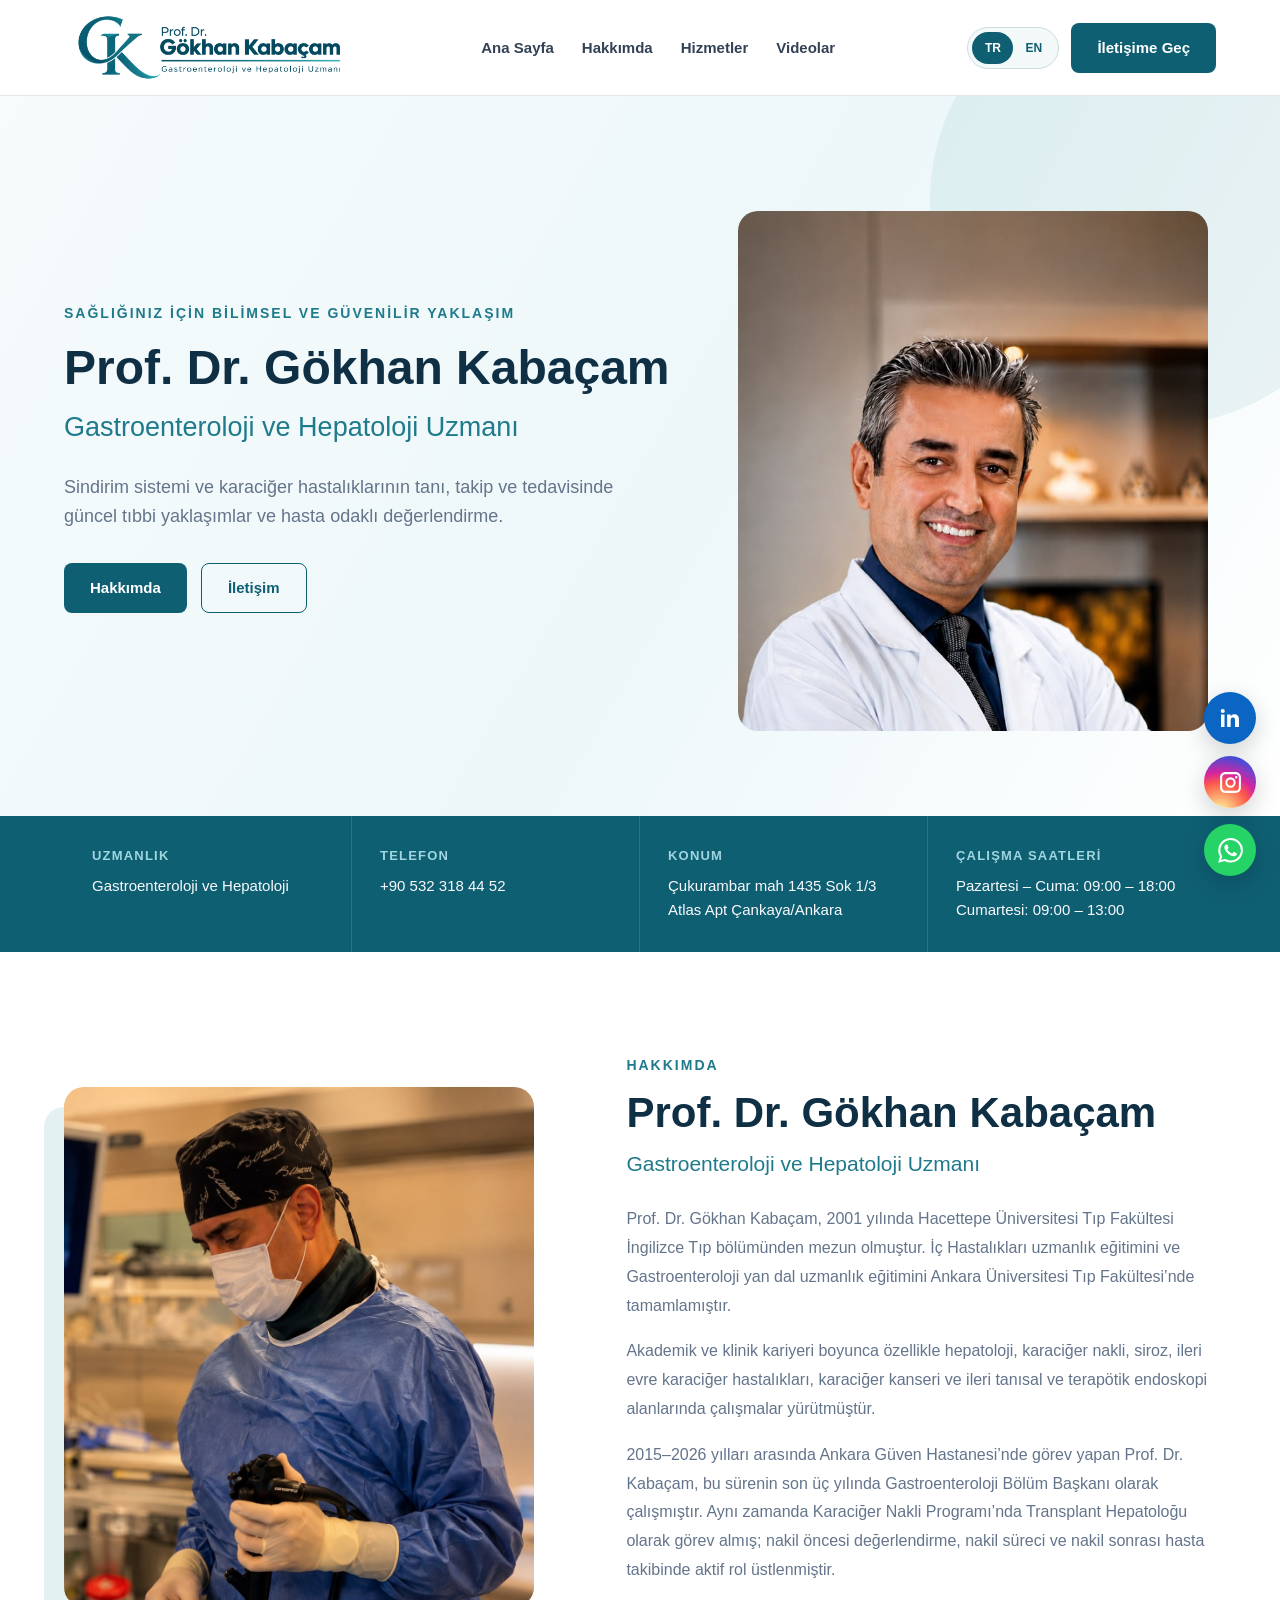
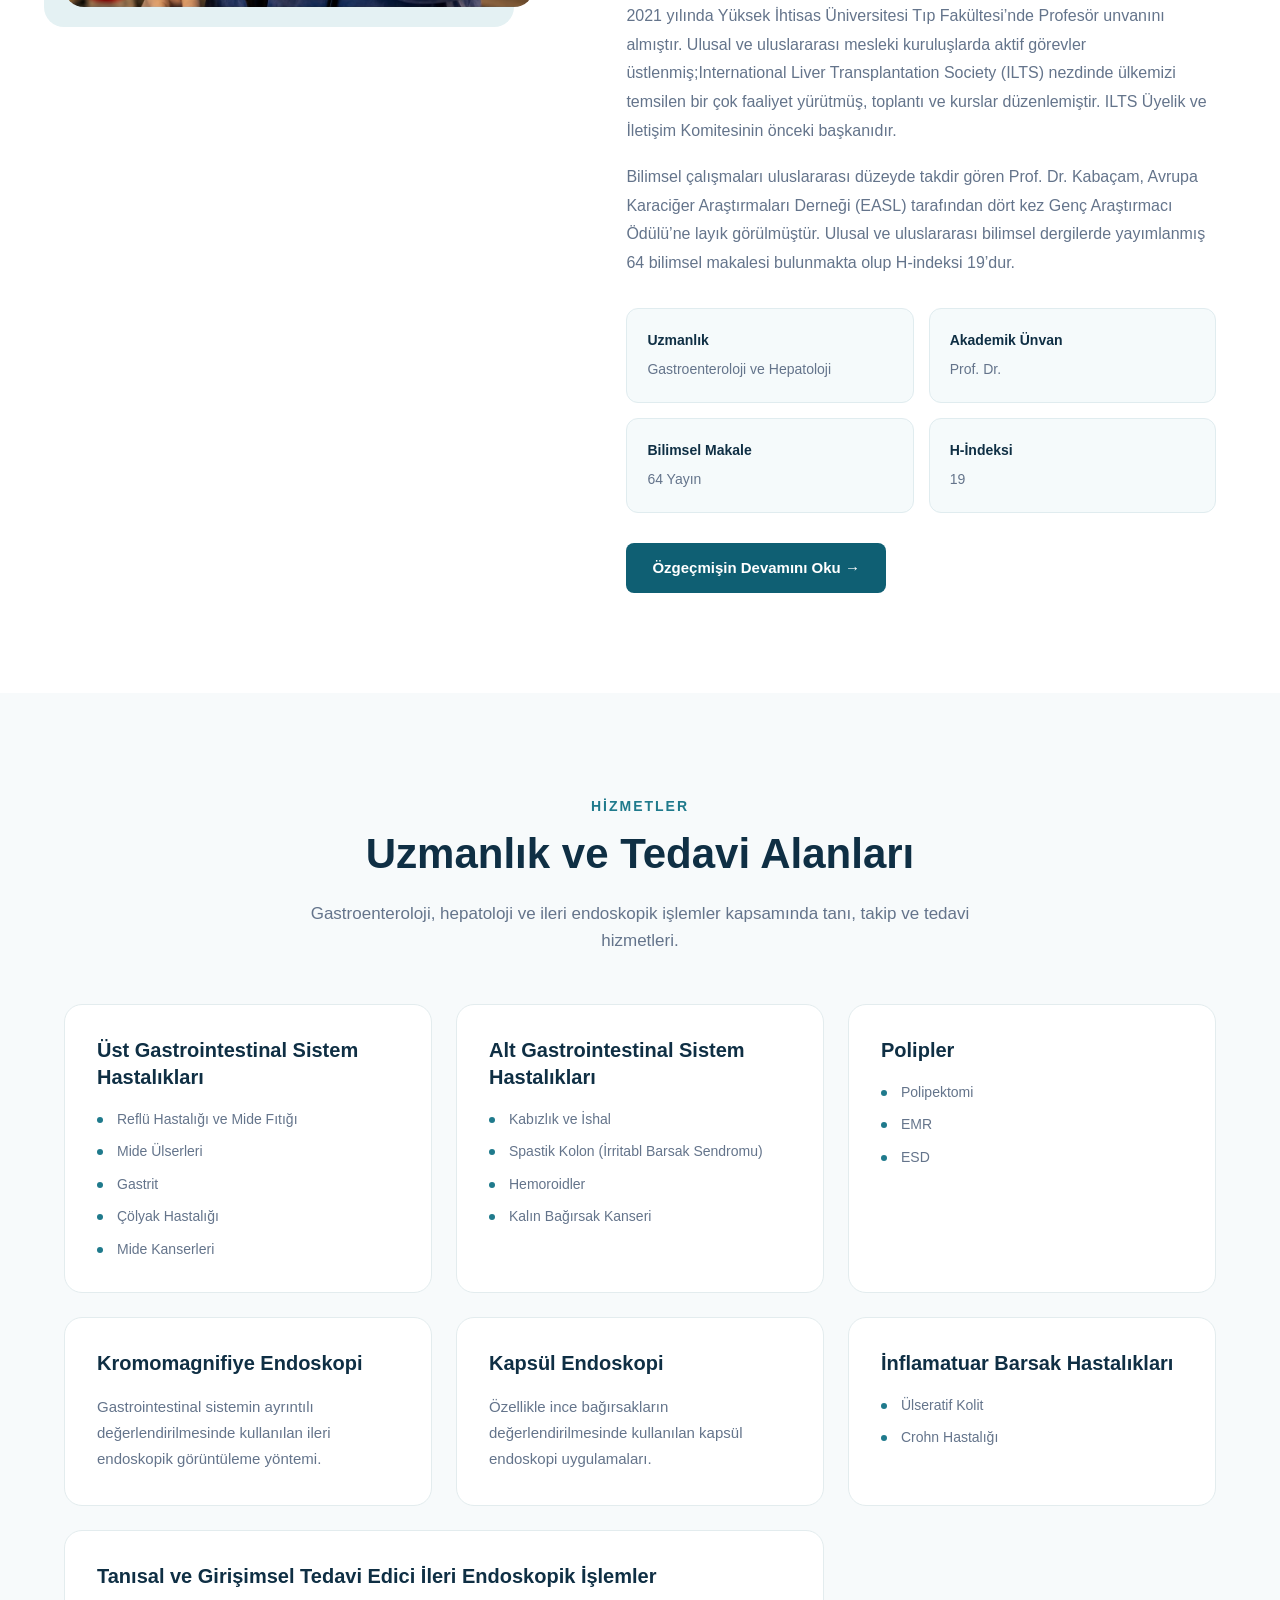
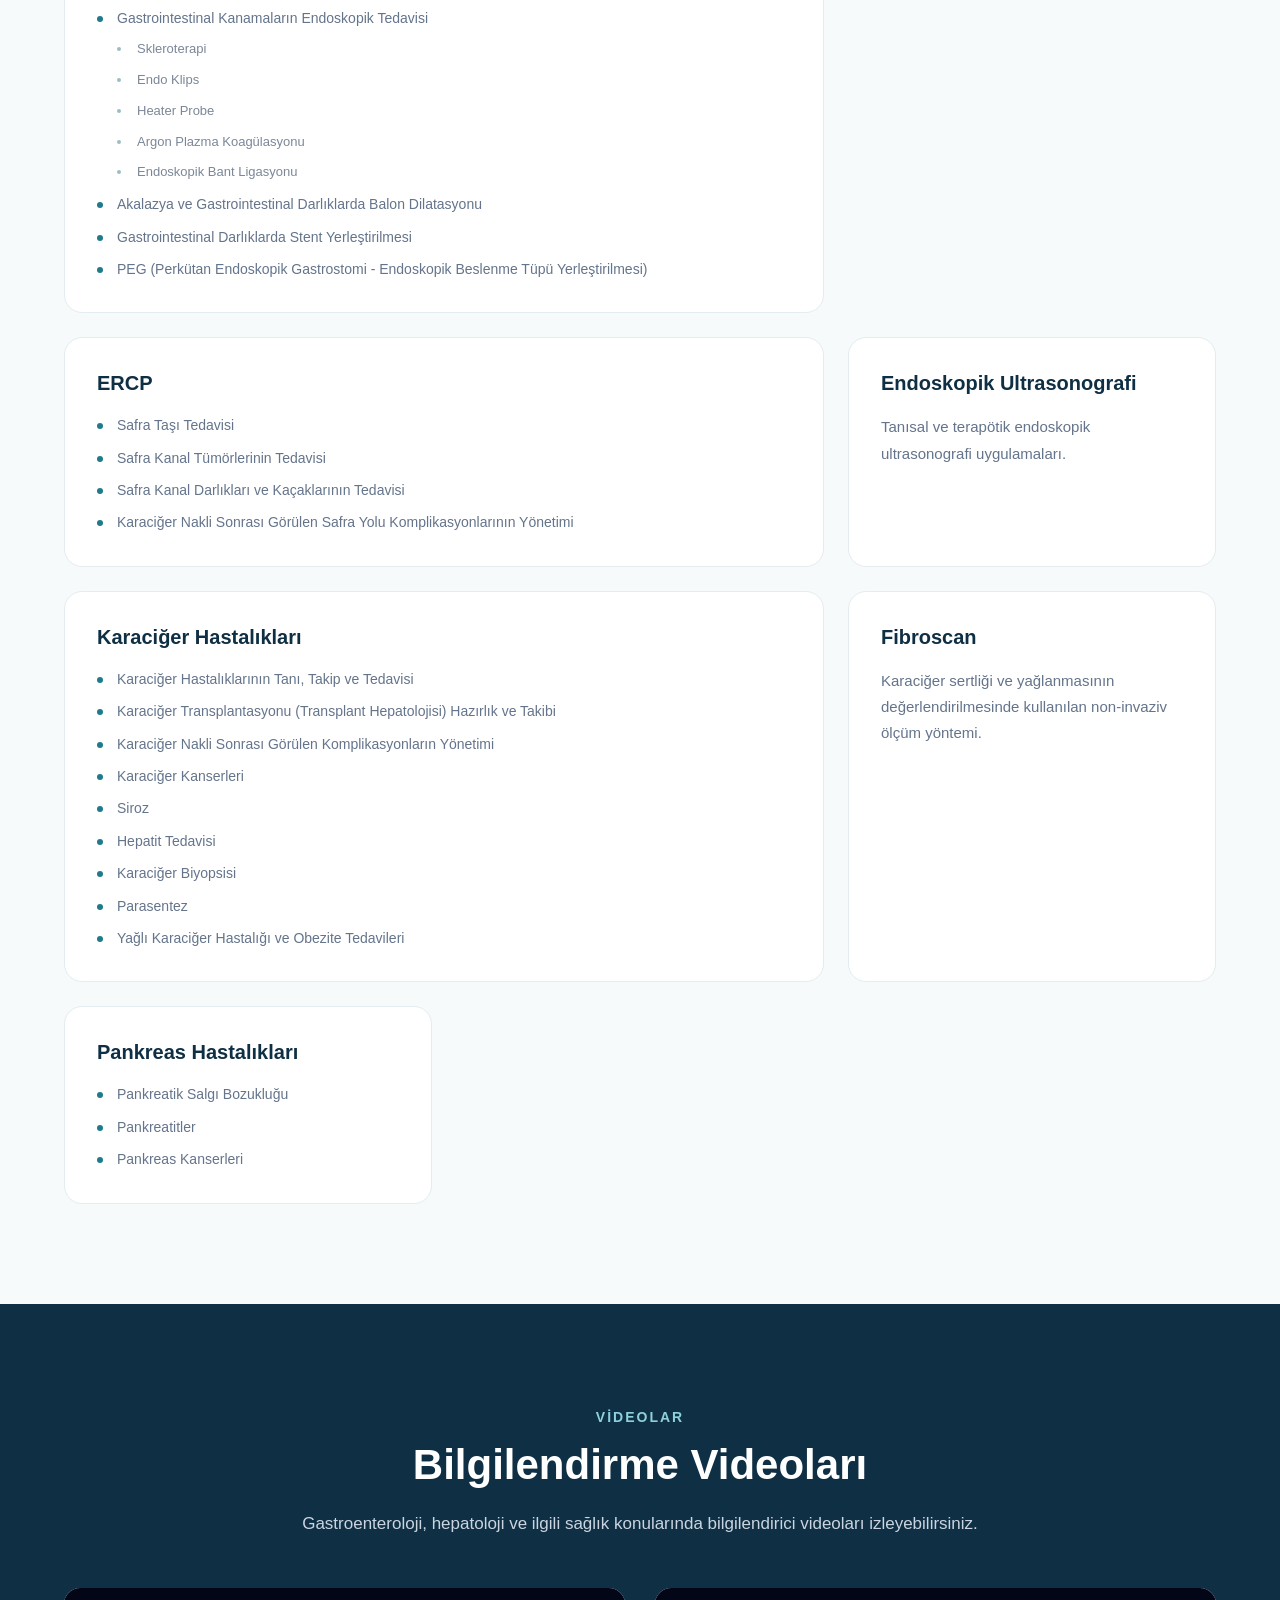
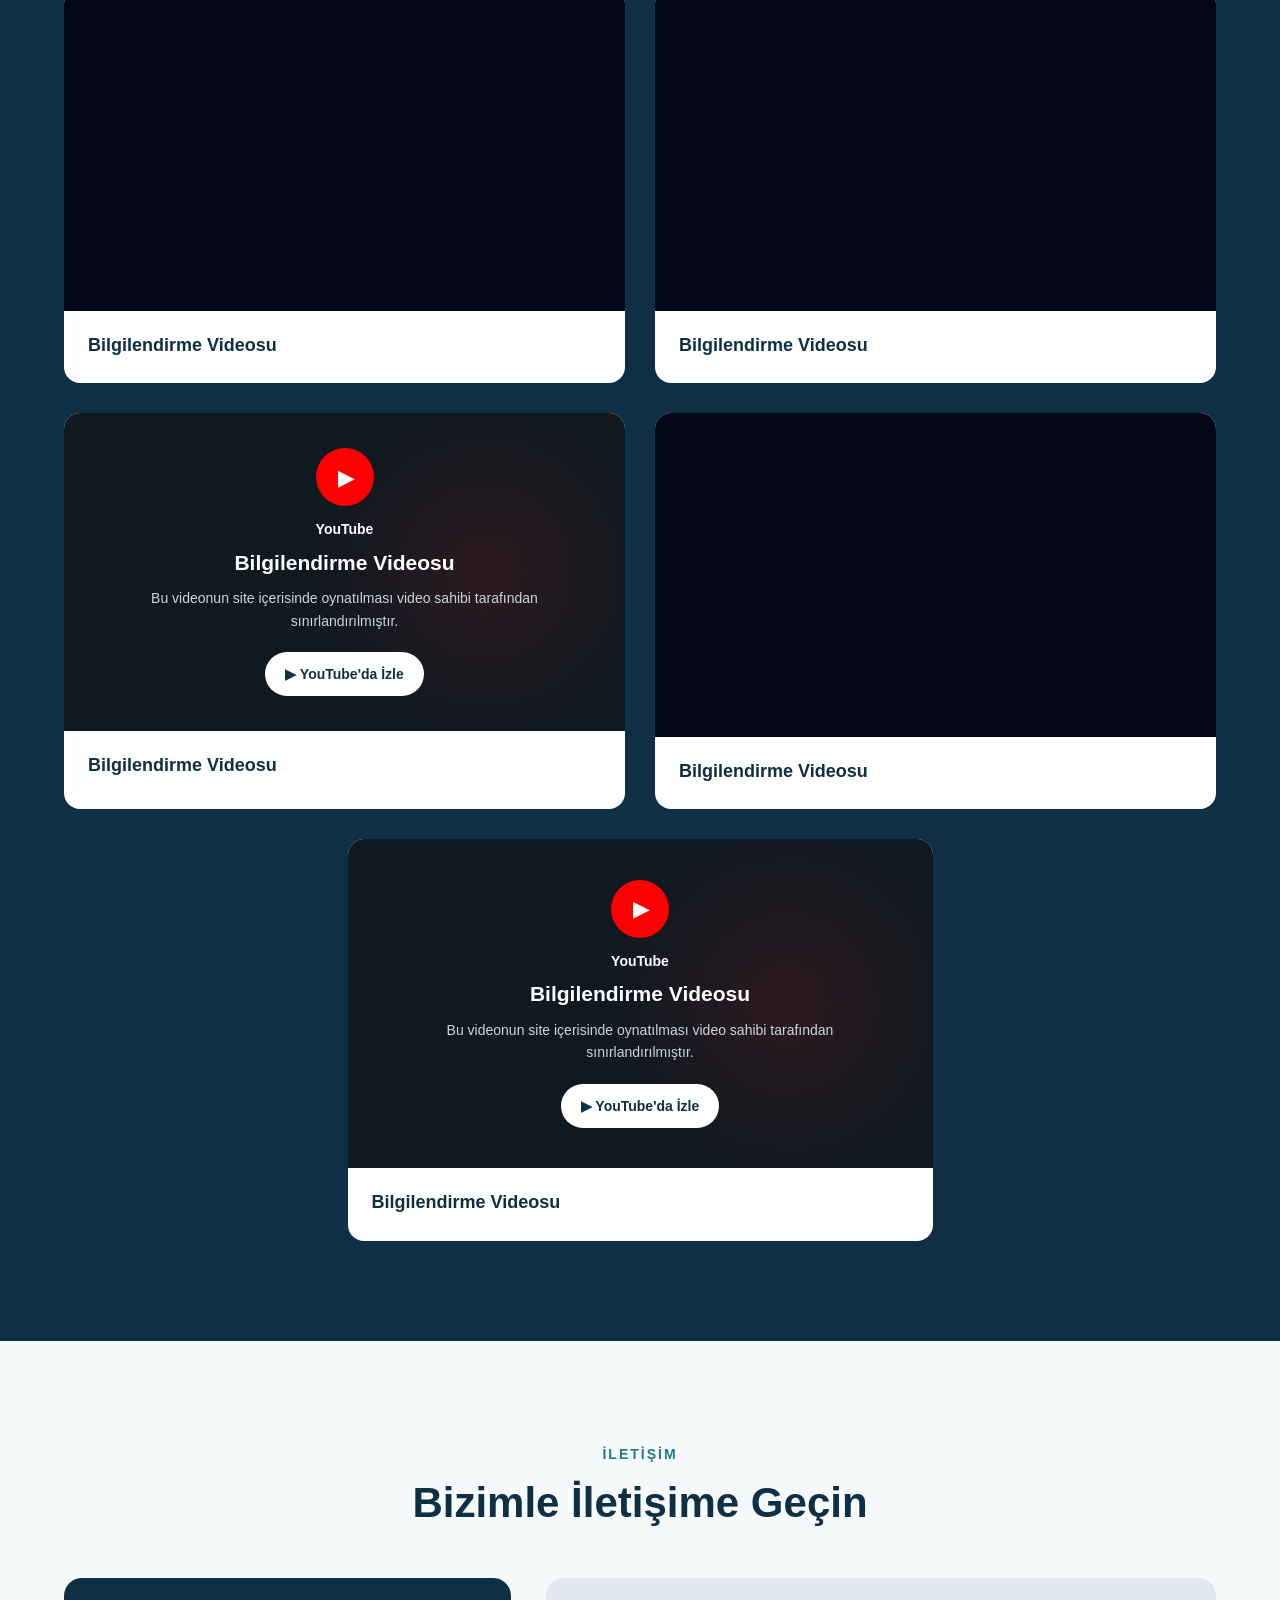
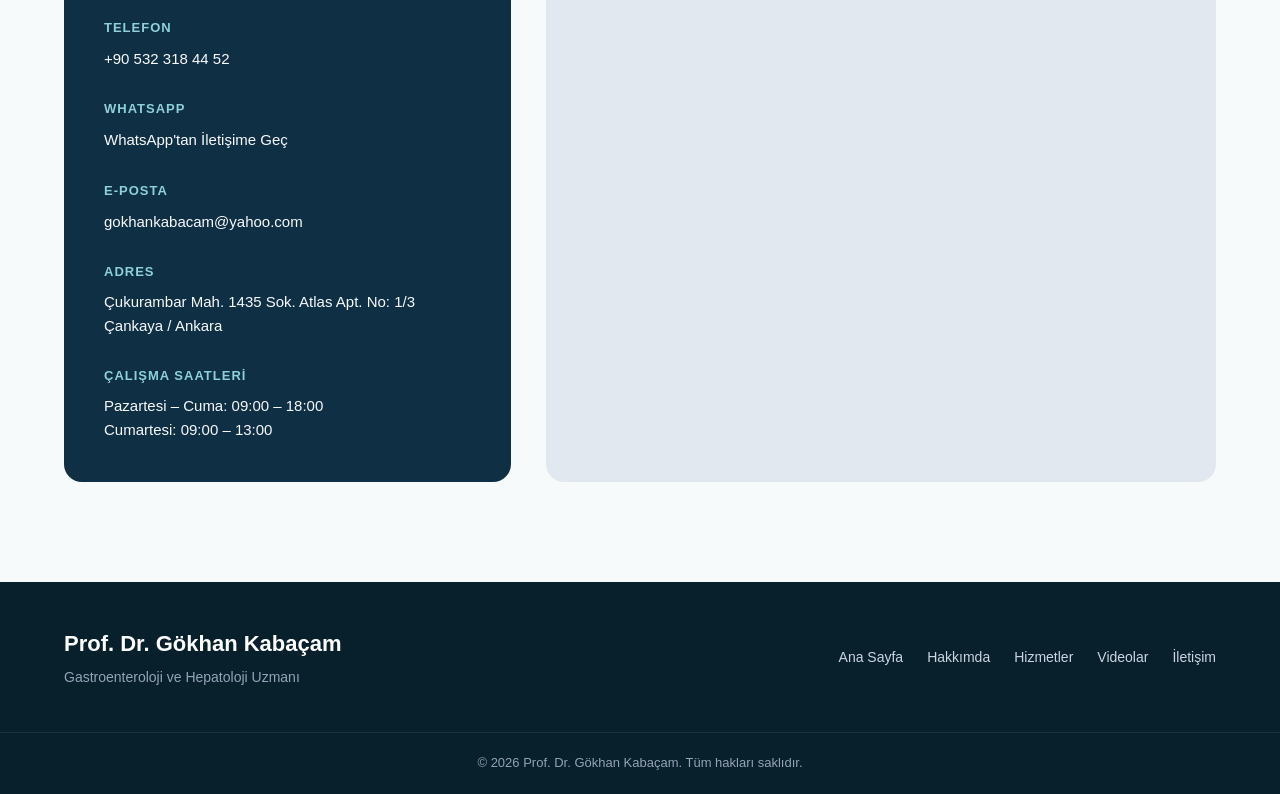
==== index.html @ c4853027 "Add files via upload" ====
<!DOCTYPE html>

<html lang="tr">
<head>
<meta charset="utf-8"/>
<meta content="width=device-width, initial-scale=1.0" name="viewport"/>
<meta content="Prof. Dr. Gökhan Kabaçam; gastroenteroloji, hepatoloji, karaciğer nakli, siroz, karaciğer kanseri ve ileri endoskopi alanlarında hizmet vermektedir. ERCP, Endosonografi, ESD, EMR, Fibroscan, kolonoskopi ve karaciğer biyopsisi hakkında bilgi alın." name="description"/>
<title>Prof. Dr. Gökhan Kabaçam | Gastroenteroloji, Hepatoloji ve İleri Endoskopi </title>
<link href="css/style.css" rel="stylesheet"/>
<link href="css/responsive.css" rel="stylesheet"/>
</head>
<body>
<!-- HEADER / NAVBAR -->
<header class="header">
<div class="container navbar">
<a class="logo" href="#home">
<img alt="Prof. Dr. Gökhan Kabaçam" src="images/logo.png"/>
</a>
<nav class="nav-menu" id="navMenu">
<a href="#home">Ana Sayfa</a>
<a href="#about">Hakkımda</a>
<a href="#services">Hizmetler</a>
<a href="#videos">Videolar</a>

</nav>

<div class="navbar-actions"><button aria-label="Dili değiştir" aria-pressed="false" class="language-switch" id="languageSwitch" type="button"><span aria-hidden="true" class="language-switch-slider"></span><span class="language-label language-tr">TR</span><span class="language-label language-en">EN</span></button><a class="nav-contact-button" href="#contact">
                İletişime Geç
            </a></div><button class="mobile-menu-button" id="mobileMenuButton">
                ☰
            </button>
</div>
</header>
<main>
<!-- HERO -->
<section class="hero" id="home">
<div class="container hero-wrapper">
<div class="hero-content">
<span class="hero-small-title">
                  SAĞLIĞINIZ İÇİN BİLİMSEL VE GÜVENİLİR YAKLAŞIM
                    </span>
<h1>
                                 Prof. Dr. Gökhan Kabaçam
                            </h1>
<h2>
                                 Gastroenteroloji ve Hepatoloji Uzmanı
                            </h2>
<p>
                                 Sindirim sistemi ve karaciğer hastalıklarının tanı,
                                takip ve tedavisinde güncel tıbbi yaklaşımlar ve
                                  hasta odaklı değerlendirme.
                            </p>
<div class="hero-buttons">
<a class="primary-button" href="#about">
                            Hakkımda
                        </a>
<a class="secondary-button" href="#contact">
                            İletişim
                        </a>
</div>
</div>
<div class="hero-image">
<img alt="Prof. Dr. Gökhan Kabaçam" src="images/doctor.jpg"/>
</div>
</div>
</section>
<!-- KISA BİLGİLER -->
<section class="quick-info">
<div class="container quick-info-wrapper">
<div class="info-item">
<h3>Uzmanlık</h3>
<p>Gastroenteroloji ve Hepatoloji</p>
</div>
<div class="info-item">
<h3>Telefon</h3>
<p>+90 532 318 44 52</p>
</div>
<div class="info-item">
<h3>Konum</h3>
<p>Çukurambar mah 1435 Sok 1/3 Atlas Apt Çankaya/Ankara</p>
</div>
<div class="info-item">
<h3>Çalışma Saatleri</h3>
<p>Pazartesi – Cuma: 09:00 – 18:00
Cumartesi: 09:00 – 13:00</p>
</div>
</div>
</section>
<!-- HAKKIMDA -->
<!-- HAKKIMDA -->
<section class="about section" id="about">
<div class="container about-wrapper">
<div class="about-image">
<img alt="Prof. Dr. Gökhan Kabaçam" src="images/doctor-about.jpg"/>
</div>
<div class="about-content">
<span class="section-small-title">
                Hakkımda
            </span>
<h2>
                Prof. Dr. Gökhan Kabaçam
            </h2>
<h3 class="about-specialty">
                Gastroenteroloji ve Hepatoloji Uzmanı
            </h3>
<p>
    Prof. Dr. Gökhan Kabaçam, 2001 yılında Hacettepe Üniversitesi
    Tıp Fakültesi İngilizce Tıp bölümünden mezun olmuştur. İç Hastalıkları uzmanlık
    eğitimini ve Gastroenteroloji yan dal uzmanlık eğitimini
    Ankara Üniversitesi Tıp Fakültesi’nde tamamlamıştır.
</p>
<p>
    Akademik ve klinik kariyeri boyunca özellikle hepatoloji,
    karaciğer nakli, siroz, ileri evre karaciğer hastalıkları,
    karaciğer kanseri ve ileri tanısal ve terapötik endoskopi
    alanlarında çalışmalar yürütmüştür.
</p>
<p>
    2015–2026 yılları arasında Ankara Güven Hastanesi’nde görev
    yapan Prof. Dr. Kabaçam, bu sürenin son üç yılında
    Gastroenteroloji Bölüm Başkanı olarak çalışmıştır. Aynı zamanda
    Karaciğer Nakli Programı’nda Transplant Hepatoloğu olarak görev
    almış; nakil öncesi değerlendirme, nakil süreci ve nakil sonrası
    hasta takibinde aktif rol üstlenmiştir.
</p>
<p>
    2021 yılında Yüksek İhtisas Üniversitesi Tıp Fakültesi’nde
    Profesör unvanını almıştır. Ulusal ve uluslararası mesleki
    kuruluşlarda aktif görevler üstlenmiş;International Liver Transplantation Society (ILTS) nezdinde ülkemizi temsilen bir çok faaliyet yürütmüş, toplantı ve kurslar düzenlemiştir. ILTS Üyelik ve İletişim Komitesinin önceki başkanıdır.
</p>
<p>
    Bilimsel çalışmaları uluslararası düzeyde takdir gören
    Prof. Dr. Kabaçam, Avrupa Karaciğer Araştırmaları Derneği
    (EASL) tarafından dört kez Genç Araştırmacı Ödülü’ne layık
    görülmüştür. Ulusal ve uluslararası bilimsel dergilerde
    yayımlanmış 64 bilimsel makalesi bulunmakta olup H-indeksi 19’dur.
</p>
<div class="about-summary">
<div class="about-summary-item">
<strong>Uzmanlık</strong>
<span>Gastroenteroloji ve Hepatoloji</span>
</div>
<div class="about-summary-item">
<strong>Akademik Ünvan</strong>
<span>Prof. Dr.</span>
</div>
<div class="about-summary-item">
<strong>Bilimsel Makale</strong>
<span>64 Yayın</span>
</div>
<div class="about-summary-item">
<strong>H-İndeksi</strong>
<span>19</span>
</div>
</div>
<a class="primary-button" href="about.html">
    Özgeçmişin Devamını Oku →
</a>
</div></div></section>
<!-- =========================
     HİZMETLER
========================= -->
<section class="services section" id="services">
<div class="container">
<div class="section-heading">
<span class="section-small-title">
                Hizmetler
            </span>
<h2>
                Uzmanlık ve Tedavi Alanları
            </h2>
<p>
                Gastroenteroloji, hepatoloji ve ileri endoskopik işlemler
                kapsamında tanı, takip ve tedavi hizmetleri.
            </p>
</div>
<div class="services-grid">
<!-- 01 -->
<article class="service-card">
<h3>
                    Üst Gastrointestinal Sistem Hastalıkları
                </h3>
<ul class="service-list">
<li>
                        Reflü Hastalığı ve Mide Fıtığı
                    </li>
<li>
                        Mide Ülserleri
                    </li>
<li>
                        Gastrit
                    </li>
<li>
                        Çölyak Hastalığı
                    </li>
<li>
                        Mide Kanserleri
                    </li>
</ul>
</article>
<!-- 02 -->
<article class="service-card">
<h3>
                    Alt Gastrointestinal Sistem Hastalıkları
                </h3>
<ul class="service-list">
<li>
                        Kabızlık ve İshal
                    </li>
<li>
                        Spastik Kolon
                        (İrritabl Barsak Sendromu)
                    </li>
<li>
                        Hemoroidler
                    </li>
<li>
                        Kalın Bağırsak Kanseri
                    </li>
</ul>
</article>
<!-- 03 -->
<article class="service-card">
<h3>
                    Polipler
                </h3>
<ul class="service-list">
<li>
                        Polipektomi
                    </li>
<li>
                        EMR
                    </li>
<li>
                        ESD
                    </li>
</ul>
</article>
<!-- 04 -->
<article class="service-card">
<h3>
                    Kromomagnifiye Endoskopi
                </h3>
<p class="service-description">
                    Gastrointestinal sistemin ayrıntılı değerlendirilmesinde
                    kullanılan ileri endoskopik görüntüleme yöntemi.
                </p>
</article>
<!-- 05 -->
<article class="service-card">
<h3>
                    Kapsül Endoskopi
                </h3>
<p class="service-description">
                    Özellikle ince bağırsakların değerlendirilmesinde
                    kullanılan kapsül endoskopi uygulamaları.
                </p>
</article>
<!-- 06 -->
<article class="service-card">
<h3>
                    İnflamatuar Barsak Hastalıkları
                </h3>
<ul class="service-list">
<li>
                        Ülseratif Kolit
                    </li>
<li>
                        Crohn Hastalığı
                    </li>
</ul>
</article>
<!-- 07 -->
<article class="service-card service-card-wide">
<h3>
                    Tanısal ve Girişimsel Tedavi Edici
                    İleri Endoskopik İşlemler
                </h3>
<ul class="service-list">
<li>
                        Gastrointestinal Kanamaların
                        Endoskopik Tedavisi
                    </li>
<li class="service-sub-item">
                        Skleroterapi
                    </li>
<li class="service-sub-item">
                        Endo Klips
                    </li>
<li class="service-sub-item">
                        Heater Probe
                    </li>
<li class="service-sub-item">
                        Argon Plazma Koagülasyonu
                    </li>
<li class="service-sub-item">
                        Endoskopik Bant Ligasyonu
                    </li>
<li>
                        Akalazya ve Gastrointestinal Darlıklarda
                        Balon Dilatasyonu
                    </li>
<li>
                        Gastrointestinal Darlıklarda
                        Stent Yerleştirilmesi
                    </li>
<li>
                        PEG
                        (Perkütan Endoskopik Gastrostomi -
                        Endoskopik Beslenme Tüpü Yerleştirilmesi)
                    </li>
</ul>
</article>
<!-- 08 -->
<article class="service-card service-card-wide">
<h3>
                    ERCP
                </h3>
<ul class="service-list">
<li>
                        Safra Taşı Tedavisi
                    </li>
<li>
                        Safra Kanal Tümörlerinin Tedavisi
                    </li>
<li>
                        Safra Kanal Darlıkları ve
                        Kaçaklarının Tedavisi
                    </li>
<li>
                        Karaciğer Nakli Sonrası Görülen
                        Safra Yolu Komplikasyonlarının Yönetimi
                    </li>
</ul>
</article>
<!-- 09 -->
<article class="service-card">
<h3>
                    Endoskopik Ultrasonografi
                </h3>
<p class="service-description">
                    Tanısal ve terapötik endoskopik
                    ultrasonografi uygulamaları.
                </p>
</article>
<!-- 10 -->
<article class="service-card service-card-wide">
<h3>
                    Karaciğer Hastalıkları
                </h3>
<ul class="service-list">
<li>
                        Karaciğer Hastalıklarının
                        Tanı, Takip ve Tedavisi
                    </li>
<li>
                        Karaciğer Transplantasyonu
                        (Transplant Hepatolojisi)
                        Hazırlık ve Takibi
                    </li>
<li>
                        Karaciğer Nakli Sonrası Görülen
                        Komplikasyonların Yönetimi
                    </li>
<li>
                        Karaciğer Kanserleri
                    </li>
<li>
                        Siroz
                    </li>
<li>
                        Hepatit Tedavisi
                    </li>
<li>
                        Karaciğer Biyopsisi
                    </li>
<li>
                        Parasentez
                    </li>
<li>
                        Yağlı Karaciğer Hastalığı
                        ve Obezite Tedavileri
                    </li>
</ul>
</article>
<!-- 11 -->
<article class="service-card">
<h3>
                    Fibroscan
                </h3>
<p class="service-description">
                    Karaciğer sertliği ve yağlanmasının
                    değerlendirilmesinde kullanılan
                    non-invaziv ölçüm yöntemi.
                </p>
</article>
<!-- 12 -->
<article class="service-card">
<h3>
                    Pankreas Hastalıkları
                </h3>
<ul class="service-list">
<li>
                        Pankreatik Salgı Bozukluğu
                    </li>
<li>
                        Pankreatitler
                    </li>
<li>
                        Pankreas Kanserleri
                    </li>
</ul>
</article>
</div>
</div>
</section>

<!-- KLİNİK -->

<!-- =========================
     VİDEOLAR
========================= -->
<section class="videos section" id="videos">
<div class="container">
<div class="section-heading">
<span class="section-small-title">
                Videolar
            </span>
<h2>
                Bilgilendirme Videoları
            </h2>
<p>
                Gastroenteroloji, hepatoloji ve ilgili sağlık konularında
                bilgilendirici videoları izleyebilirsiniz.
            </p>
</div>
<div class="videos-grid">
<!-- VIDEO 1 - SİTE İÇİNDE OYNUYOR -->
<article class="video-card">
<div class="video-wrapper">
<iframe allow="accelerometer; autoplay; clipboard-write; encrypted-media; gyroscope; picture-in-picture; web-share" allowfullscreen="" loading="lazy" referrerpolicy="strict-origin-when-cross-origin" src="https://www.youtube.com/embed/Z7I0paHWc9M" title="Bilgilendirme Videosu 1">
</iframe>
</div>
<h3>
                    Bilgilendirme Videosu
                </h3>
</article>
<!-- VIDEO 2 - SİTE İÇİNDE OYNUYOR -->
<article class="video-card">
<div class="video-wrapper">
<iframe allow="accelerometer; autoplay; clipboard-write; encrypted-media; gyroscope; picture-in-picture; web-share" allowfullscreen="" loading="lazy" referrerpolicy="strict-origin-when-cross-origin" src="https://www.youtube.com/embed/Ah2cKz8bl5M" title="Bilgilendirme Videosu 2">
</iframe>
</div>
<h3>
                    Bilgilendirme Videosu
                </h3>
</article>
<!-- VIDEO 3 - EMBED KAPALI -->
<article class="video-card">
<div class="video-external-card">
<div class="video-external-icon">
                        ▶
                    </div>
<span class="video-external-label">
                        YouTube
                    </span>
<h3>
                        Bilgilendirme Videosu
                    </h3>
<p>
                        Bu videonun site içerisinde oynatılması
                        video sahibi tarafından sınırlandırılmıştır.
                    </p>
<a class="video-youtube-button" href="https://youtu.be/-DAQrNzc30g" rel="noopener noreferrer" target="_blank">
                        ▶ YouTube'da İzle
                    </a>
</div>
<h3 class="video-card-title">
                    Bilgilendirme Videosu
                </h3>
</article>
<!-- VIDEO 4 - SİTE İÇİNDE OYNUYOR -->
<article class="video-card">
<div class="video-wrapper">
<iframe allow="accelerometer; autoplay; clipboard-write; encrypted-media; gyroscope; picture-in-picture; web-share" allowfullscreen="" loading="lazy" referrerpolicy="strict-origin-when-cross-origin" src="https://www.youtube.com/embed/IPCVziuyAxE" title="Bilgilendirme Videosu 4">
</iframe>
</div>
<h3>
                    Bilgilendirme Videosu
                </h3>
</article>
<!-- VIDEO 5 - EMBED KAPALI -->
<article class="video-card">
<div class="video-external-card">
<div class="video-external-icon">
                        ▶
                    </div>
<span class="video-external-label">
                        YouTube
                    </span>
<h3>
                        Bilgilendirme Videosu
                    </h3>
<p>
                        Bu videonun site içerisinde oynatılması
                        video sahibi tarafından sınırlandırılmıştır.
                    </p>
<a class="video-youtube-button" href="https://youtu.be/R8i_RCQdVRA" rel="noopener noreferrer" target="_blank">
                        ▶ YouTube'da İzle
                    </a>
</div>
<h3 class="video-card-title">
                    Bilgilendirme Videosu
                </h3>
</article>
</div>
</div>
</section>

<!-- İLETİŞİM -->
<section class="contact section" id="contact">
<div class="container">
<div class="section-heading">
<span class="section-small-title">
                        İletişim
                    </span>
<h2>
                        Bizimle İletişime Geçin
                    </h2>
</div>
<div class="contact-wrapper">
<div class="contact-info">
<div class="contact-item">
<h3>Telefon</h3>
<a href="tel:+905323184452">+90 532 318 44 52</a>
</div>
<div class="contact-item">
<h3>WhatsApp</h3>
<a href="https://wa.me/905323184452" target="_blank">
                                WhatsApp'tan İletişime Geç
                            </a>
</div>
<div class="contact-item">
<h3>E-Posta</h3>
<a href="mailto:gokhankabacam@yahoo.com">gokhankabacam@yahoo.com</a>
</div>
<div class="contact-item">
<h3>Adres</h3>
<p>Çukurambar Mah. 1435 Sok. Atlas Apt. No: 1/3 Çankaya / Ankara</p>
</div>
<div class="contact-item">
<h3>Çalışma Saatleri</h3>
<p>
                                Pazartesi – Cuma: 09:00 – 18:00<br>
Cumartesi: 09:00 – 13:00
                            </p>
</div>
</div>
<div class="contact-map">
<iframe src="https://www.google.com/maps/embed?pb=!1m18!1m12!1m3!1d3060.712622062172!2d32.805715899999996!3d39.903065999999995!2m3!1f0!2f0!3f0!3m2!1i1024!2i768!4f13.1!3m3!1m2!1s0x14d349cbf86bff85%3A0x5d261319b64fec1d!2sAtlas%20Apartman%C4%B1!5e0!3m2!1str!2str!4v1787495798401!5m2!1str!2str" width="600" height="450" style="border:0;" allowfullscreen="" loading="lazy" referrerpolicy="strict-origin-when-cross-origin"></iframe>

</div>
</div>
</div>
</section>
</main>
<!-- INSTAGRAM -->
<a aria-label="Instagram" class="instagram-floating-button" href="https://www.instagram.com/drgokhankabacam/" rel="noopener noreferrer" target="_blank">
<svg aria-hidden="true" viewbox="0 0 24 24">
<path d="M7 2C4.24 2 2 4.24 2 7v10c0 2.76 2.24 5 5 5h10c2.76 0 5-2.24 5-5V7c0-2.76-2.24-5-5-5H7zm10 2c1.66 0 3 1.34 3 3v10c0 1.66-1.34 3-3 3H7c-1.66 0-3-1.34-3-3V7c0-1.66 1.34-3 3-3h10zm-5 3a5 5 0 100 10 5 5 0 000-10zm0 2a3 3 0 110 6 3 3 0 010-6zm5.5-3.25a1.25 1.25 0 100 2.5 1.25 1.25 0 000-2.5z"></path>
</svg>
</a>
<!-- LINKEDIN -->
<a aria-label="LinkedIn" class="linkedin-floating-button" href="https://www.linkedin.com/in/gokhan-kabacam-b1a57033" rel="noopener noreferrer" target="_blank">
<svg aria-hidden="true" viewbox="0 0 24 24">
<path d="M6.5 8.5H3V21h3.5V8.5zM4.75 3A2.05 2.05 0 104.75 7.1 2.05 2.05 0 004.75 3zM21 13.8c0-3.77-2.01-5.52-4.69-5.52a4.05 4.05 0 00-3.66 2.01V8.5H9.15V21h3.5v-6.19c0-1.63.31-3.21 2.33-3.21 1.99 0 2.02 1.86 2.02 3.32V21H21v-7.2z"></path>
</svg>
</a>
<a aria-label="WhatsApp" class="whatsapp-button" href="https://wa.me/905323184452" rel="noopener noreferrer" target="_blank">
<svg aria-hidden="true" viewbox="0 0 24 24">
<path d="M20.52 3.48A11.82 11.82 0 0012.08 0C5.56 0 .25 5.3.25 11.82c0 2.08.54 4.11 1.57 5.9L.15 23.82l6.24-1.64a11.8 11.8 0 005.68 1.45h.01c6.52 0 11.83-5.3 11.83-11.82a11.76 11.76 0 00-3.39-8.33zM12.08 21.63h-.01a9.79 9.79 0 01-4.99-1.37l-.36-.21-3.7.97.99-3.61-.23-.37a9.78 9.78 0 01-1.5-5.22c0-5.42 4.41-9.82 9.83-9.82a9.76 9.76 0 016.95 2.88 9.76 9.76 0 012.87 6.95c-.01 5.41-4.42 9.81-9.85 9.81zm5.39-7.35c-.3-.15-1.75-.86-2.02-.96-.27-.1-.47-.15-.67.15-.2.3-.76.96-.93 1.16-.17.2-.34.22-.64.07-.3-.15-1.25-.46-2.38-1.47-.88-.78-1.47-1.75-1.64-2.05-.17-.3-.02-.46.13-.61.13-.13.3-.34.44-.52.15-.17.2-.3.3-.49.1-.2.05-.37-.02-.52-.07-.15-.67-1.61-.91-2.2-.24-.58-.49-.5-.67-.51h-.57c-.2 0-.52.07-.79.37-.27.3-1.04 1.01-1.04 2.47 0 1.46 1.06 2.87 1.21 3.07.15.2 2.09 3.19 5.06 4.47.71.31 1.26.49 1.69.63.71.23 1.36.2 1.87.12.57-.08 1.75-.72 2-1.41.25-.69.25-1.29.17-1.41-.07-.12-.27-.2-.57-.35z"></path>
</svg>
</a>
<!-- FOOTER -->
<footer class="footer">
<div class="container footer-wrapper">
<div class="footer-brand">
<h3>Prof. Dr. Gökhan Kabaçam</h3>
<p>Gastroenteroloji ve Hepatoloji Uzmanı</p>
</div>
<div class="footer-links">
<a href="#home">Ana Sayfa</a>
<a href="#about">Hakkımda</a>
<a href="#services">Hizmetler</a>
<a href="#videos">Videolar</a>
<a href="#contact">İletişim</a>
</div>
</div>
<div class="footer-bottom">
<p>© 2026 Prof. Dr. Gökhan Kabaçam. Tüm hakları saklıdır.</p>
</div>
</footer>
<script src="js/script.js"></script>
</body>
</html>
---- css/style.css ----
/* =========================
   GENEL AYARLAR
========================= */

* {
    margin: 0;
    padding: 0;
    box-sizing: border-box;
}

:root {
    /* Sticky navbar yüksekliği. Anchor linkler bu değeri hesaba katar. */
    --header-offset: 96px;
}

html {
    scroll-behavior: smooth;
}

/* Sticky navbar, anchor hedeflerinin üstünü kapatmasın. */
section[id] {
    scroll-margin-top: var(--header-offset);
}

body {
    font-family: Arial, Helvetica, sans-serif;
    background-color: #ffffff;
    color: #1f2937;
    line-height: 1.6;
}

img {
    width: 100%;
    display: block;
}

a {
    text-decoration: none;
    color: inherit;
}

button {
    font-family: inherit;
}

.container {
    width: 90%;
    max-width: 1200px;
    margin: 0 auto;
}

.section {
    padding: 100px 0;
}


/* =========================
   ORTAK BAŞLIKLAR
========================= */

.section-heading {
    max-width: 700px;
    margin: 0 auto 50px;
    text-align: center;
}

.section-heading h2,
.about-content h2,
.clinic-content h2 {
    font-size: 42px;
    line-height: 1.2;
    color: #0f2f44;
    margin-bottom: 20px;
}

.section-heading p {
    color: #64748b;
    font-size: 17px;
}

.section-small-title {
    display: inline-block;
    color: #1f7a8c;
    font-size: 14px;
    font-weight: 700;
    letter-spacing: 2px;
    text-transform: uppercase;
    margin-bottom: 12px;
}


/* =========================
   BUTONLAR
========================= */

.primary-button,
.secondary-button,
.nav-contact-button {
    display: inline-flex;
    align-items: center;
    justify-content: center;
    min-height: 50px;
    padding: 0 26px;
    border-radius: 8px;
    font-size: 15px;
    font-weight: 700;
    transition: 0.3s ease;
}

.primary-button,
.nav-contact-button {
    background-color: #0f5f73;
    color: white;
}

.primary-button:hover,
.nav-contact-button:hover {
    background-color: #0b4857;
    transform: translateY(-2px);
}

.secondary-button {
    border: 1px solid #0f5f73;
    color: #0f5f73;
    background-color: transparent;
}

.secondary-button:hover {
    background-color: #0f5f73;
    color: white;
}


/* =========================
   HEADER / NAVBAR
========================= */

.header {
    width: 100%;
    background-color: rgba(255, 255, 255, 0.96);
    border-bottom: 1px solid #e5e7eb;
    position: sticky;
    top: 0;
    z-index: 1000;
    backdrop-filter: blur(10px);
}

.navbar {
    min-height: 90px;
    display: flex;
    align-items: center;
    justify-content: space-between;
    gap: 25px;
}


.logo {
    display: flex;
    align-items: center;
}

.logo img {
    width: auto;
    height: 95px;
    object-fit: contain;
    display: block;
}

.nav-menu {
    display: flex;
    align-items: center;
    gap: 28px;
}

.nav-menu a {
    font-size: 15px;
    font-weight: 600;
    color: #334155;
    transition: 0.25s ease;
    position: relative;
}

.nav-menu a::after {
    content: "";
    position: absolute;
    width: 0;
    height: 2px;
    left: 0;
    bottom: -7px;
    background-color: #1f7a8c;
    transition: 0.25s ease;
}

.nav-menu a:hover {
    color: #0f5f73;
}

.nav-menu a:hover::after {
    width: 100%;
}

.mobile-menu-button {
    display: none;
    border: none;
    background: none;
    font-size: 28px;
    color: #0f2f44;
    cursor: pointer;
}


/* =========================
   HERO
========================= */

.hero {
    position: relative;
    overflow: hidden;
    background:
        linear-gradient(
            120deg,
            #f6fbfc 0%,
            #edf7f9 55%,
            #ffffff 100%
        );
    padding: 70px 0 0;
}

.hero::before {
    content: "";
    position: absolute;
    width: 450px;
    height: 450px;
    border-radius: 50%;
    background-color: rgba(31, 122, 140, 0.08);
    right: -100px;
    top: -120px;
}

.hero-wrapper {
    display: grid;
    grid-template-columns: 1fr 0.8fr;
    align-items: center;
    gap: 60px;
    min-height: 650px;
}

.hero-content {
    position: relative;
    z-index: 2;
    padding-bottom: 70px;
}

.hero-small-title {
    display: inline-block;
    color: #1f7a8c;
    font-size: 14px;
    font-weight: 700;
    text-transform: uppercase;
    letter-spacing: 2px;
    margin-bottom: 18px;
}

.hero-content h1 {
    font-size: 48px;
    line-height: 1.08;
    color: #0f2f44;
    margin-bottom: 12px;
    max-width: 650px;
}

.hero-content h2 {
    color: #1f7a8c;
    font-size: 27px;
    font-weight: 500;
    margin-bottom: 24px;
}

.hero-content p {
    max-width: 620px;
    color: #64748b;
    font-size: 18px;
    margin-bottom: 32px;
}

.hero-buttons {
    display: flex;
    gap: 14px;
}

.hero-image {
    position: relative;
    z-index: 2;
    display: flex;
    align-items: center;
    justify-content: center;
    height: 100%;
    padding-bottom: 40px;
}

.hero-image img {
    width: 470px;
    height: 520px;
    object-fit: cover;
    object-position: center top;
    border-radius: 20px;
    display: block;
}


/* =========================
   KISA BİLGİLER
========================= */

.quick-info {
    background-color: #0f5f73;
    color: white;
}

.quick-info-wrapper {
    display: grid;
    grid-template-columns: repeat(4, 1fr);
}

.info-item {
    padding: 30px 28px;
    border-right: 1px solid rgba(255, 255, 255, 0.12);
}

.info-item:last-child {
    border-right: none;
}

.info-item h3 {
    color: #9fd6df;
    font-size: 13px;
    text-transform: uppercase;
    letter-spacing: 1.2px;
    margin-bottom: 7px;
}

.info-item p {
    font-size: 15px;
    color: #f8fafc;
}


/* =========================
   HAKKIMDA
========================= */

/* =========================
   HAKKIMDA
========================= */

.about {
    background-color: #ffffff;
}

.about-wrapper {
    display: grid;
    grid-template-columns: 0.9fr 1.1fr;
    gap: 80px;
    align-items: start;
}

.about-image {
    position: relative;
    max-width: 470px;
    margin-top: 35px;
}

.about-image::before {
    content: "";
    position: absolute;
    width: 100%;
    height: 100%;
    left: -20px;
    top: 20px;
    background-color: #e4f1f3;
    border-radius: 20px;
    z-index: 0;
}

.about-image img {
    position: relative;
    z-index: 1;

    width: 100%;
    height: 520px;

    object-fit: cover;
    object-position: center top;

    border-radius: 20px;
}

.about-content h2 {
    margin-bottom: 8px;
}

.about-specialty {
    color: #1f7a8c;
    font-size: 21px;
    font-weight: 500;
    margin-bottom: 25px;
}

.about-content > p {
    color: #64748b;
    font-size: 16px;
    line-height: 1.8;
    margin-bottom: 17px;
}

.about-summary {
    display: grid;
    grid-template-columns: 1fr 1fr;
    gap: 15px;

    margin-top: 30px;
    margin-bottom: 30px;
}

.about-summary-item {
    padding: 20px;

    background-color: #f5fafb;

    border: 1px solid #e0ecef;
    border-radius: 12px;
}

.about-summary-item strong {
    display: block;

    color: #0f2f44;

    font-size: 14px;

    margin-bottom: 5px;
}

.about-summary-item span {
    color: #64748b;
    font-size: 14px;
}


/* =========================
   KLİNİK
========================= */

.clinic {
    background-color: white;
}

.clinic-wrapper {
    display: grid;
    grid-template-columns: 0.9fr 1.1fr;
    gap: 70px;
    align-items: center;
}

.clinic-content p {
    color: #64748b;
    margin-bottom: 18px;
}

.clinic-content .primary-button {
    margin-top: 15px;
}

.clinic-images {
    display: grid;
    grid-template-columns: 1.2fr 0.8fr;
    gap: 18px;
    align-items: end;
}

.clinic-images img {
    object-fit: cover;
    border-radius: 16px;
}

.clinic-images img:first-child {
    height: 460px;
}

.clinic-images img:last-child {
    height: 340px;
}


/* =========================
   VİDEOLAR
========================= */

.videos {
    background-color: #0f2f44;
}

.videos .section-small-title {
    color: #8ed0dc;
}

.videos .section-heading h2 {
    color: white;
}

.videos .section-heading p {
    color: #cbd5e1;
}

.videos-grid {
    display: grid;
    grid-template-columns: repeat(2, 1fr);
    gap: 30px;
}

.videos-grid .video-card:last-child {
    grid-column: 1 / -1;
    width: 100%;
    max-width: 585px;
    justify-self: center;
}

.video-card {
    background-color: white;
    border-radius: 16px;
    overflow: hidden;
}

.video-wrapper {
    position: relative;
    width: 100%;
    aspect-ratio: 16 / 9;
    background-color: #020617;
}

.video-wrapper iframe {
    width: 100%;
    height: 100%;
    border: none;
}

.video-card h3 {
    color: #0f2f44;
    padding: 20px 24px 24px;
    font-size: 18px;
}


/* =========================
   MAKALELER
========================= */

.articles {
    background-color: #f7fafb;
}

.articles-grid {
    display: grid;
    grid-template-columns: repeat(3, 1fr);
    gap: 25px;
}

.article-card {
    background-color: white;
    border-radius: 16px;
    overflow: hidden;
    border: 1px solid #e7edef;
    transition: 0.3s ease;
}

.article-card:hover {
    transform: translateY(-6px);
    box-shadow: 0 18px 40px rgba(15, 47, 68, 0.08);
}

.article-card img {
    height: 220px;
    object-fit: cover;
}

.article-content {
    padding: 26px;
}

.article-content > span {
    display: inline-block;
    color: #1f7a8c;
    font-size: 12px;
    font-weight: 700;
    text-transform: uppercase;
    letter-spacing: 1px;
    margin-bottom: 10px;
}

.article-content h3 {
    color: #0f2f44;
    font-size: 20px;
    margin-bottom: 12px;
}

.article-content p {
    color: #64748b;
    font-size: 15px;
    margin-bottom: 18px;
}

.article-content a {
    color: #0f5f73;
    font-weight: 700;
    font-size: 14px;
}


/* =========================
   SSS
========================= */

.faq {
    background-color: white;
}

.faq-list {
    max-width: 850px;
    margin: 0 auto;
}

.faq-item {
    border-bottom: 1px solid #e2e8f0;
}

.faq-question {
    width: 100%;
    border: none;
    background: transparent;
    padding: 24px 0;
    text-align: left;
    font-size: 17px;
    font-weight: 700;
    color: #0f2f44;
    display: flex;
    align-items: center;
    justify-content: space-between;
    cursor: pointer;
}

.faq-question span {
    font-size: 24px;
    color: #1f7a8c;
}

.faq-answer {
    display: none;
    padding: 0 0 24px;
}

.faq-answer p {
    color: #64748b;
}


/* =========================
   İLETİŞİM
========================= */

.contact {
    background-color: #f7fafb;
}

.contact-wrapper {
    display: grid;
    grid-template-columns: 0.8fr 1.2fr;
    gap: 35px;
    align-items: stretch;
}

.contact-info {
    background-color: #0f2f44;
    border-radius: 18px;
    padding: 40px;
    color: white;
}

.contact-item {
    margin-bottom: 28px;
}

.contact-item:last-child {
    margin-bottom: 0;
}

.contact-item h3 {
    color: #8ed0dc;
    font-size: 13px;
    text-transform: uppercase;
    letter-spacing: 1px;
    margin-bottom: 7px;
}

.contact-item a,
.contact-item p {
    color: #f8fafc;
    font-size: 15px;
}

.contact-map {
    border-radius: 18px;
    overflow: hidden;
    min-height: 450px;
    background-color: #e2e8f0;
}

.contact-map iframe {
    display: block;
}


/* =========================
   WHATSAPP
========================= */

.whatsapp-button {
    position: fixed;

    right: 24px;
    bottom: 24px;

    z-index: 999;

    width: 52px;
    height: 52px;

    display: flex;
    align-items: center;
    justify-content: center;

    border-radius: 50%;

    background-color: #25d366;
    color: #ffffff;

    box-shadow: 0 8px 25px rgba(0, 0, 0, 0.18);

    transition: 0.3s ease;
}

.whatsapp-button svg {
    width: 25px;
    height: 25px;

    fill: currentColor;
}

.whatsapp-button:hover {
    transform: translateY(-4px);
}


/* =========================
   FOOTER
========================= */

.footer {
    background-color: #081f2c;
    color: white;
}

.footer-wrapper {
    min-height: 150px;
    display: flex;
    align-items: center;
    justify-content: space-between;
    gap: 30px;
}

.footer-brand h3 {
    font-size: 22px;
    margin-bottom: 5px;
}

.footer-brand p {
    color: #94a3b8;
    font-size: 14px;
}

.footer-links {
    display: flex;
    flex-wrap: wrap;
    gap: 24px;
}

.footer-links a {
    color: #cbd5e1;
    font-size: 14px;
    transition: 0.2s ease;
}

.footer-links a:hover {
    color: white;
}

.footer-bottom {
    border-top: 1px solid rgba(255, 255, 255, 0.08);
    text-align: center;
    padding: 20px;
}

.footer-bottom p {
    color: #94a3b8;
    font-size: 13px;
}


/* =========================
   SEÇİM RENGİ
========================= */

::selection {
    background-color: #0f5f73;
    color: white;
}
/* =========================
   HİZMETLER
========================= */

/* =====================================================
   HİZMETLER
===================================================== */

.services {
    background-color: #f7fafb;
}


/* KART GRID */

.services-grid {
    display: grid;

    grid-template-columns:
        repeat(3, minmax(0, 1fr));

    gap: 24px;

    align-items: stretch;
}


/* KART */

.service-card {
    display: flex;
    flex-direction: column;

    padding: 32px;

    background-color: #ffffff;

    border: 1px solid #e3ecee;
    border-radius: 18px;

    transition:
        transform 0.3s ease,
        box-shadow 0.3s ease,
        border-color 0.3s ease;
}


.service-card:hover {
    transform: translateY(-6px);

    border-color: #bddde3;

    box-shadow:
        0 18px 45px rgba(15, 47, 68, 0.08);
}


/* BÜYÜK KART */

.service-card-wide {
    grid-column: span 2;
}


/* NUMARA */

.service-icon {
    width: 50px;
    height: 50px;

    display: flex;
    align-items: center;
    justify-content: center;

    flex-shrink: 0;

    margin-bottom: 20px;

    border-radius: 12px;

    background-color: #e3f1f3;

    color: #0f5f73;

    font-size: 13px;
    font-weight: 800;
}


/* BAŞLIK */

.service-card h3 {
    color: #0f2f44;

    font-size: 20px;
    line-height: 1.35;

    margin-bottom: 17px;
}


/* AÇIKLAMA */

.service-description {
    color: #64748b;

    font-size: 15px;
    line-height: 1.75;

    margin: 0;
}


/* HİZMET LİSTESİ */

.service-list {
    list-style: none;

    padding: 0;
    margin: 0;

    display: flex;
    flex-direction: column;

    gap: 10px;
}


.service-list li {
    position: relative;

    padding-left: 20px;

    color: #64748b;

    font-size: 14px;
    line-height: 1.6;
}


.service-list li::before {
    content: "";

    position: absolute;

    left: 0;
    top: 9px;

    width: 6px;
    height: 6px;

    border-radius: 50%;

    background-color: #1f7a8c;
}


/* ALT DETAYLAR */

.service-list .service-sub-item {
    margin-left: 20px;

    color: #7b8798;

    font-size: 13px;
}


.service-list .service-sub-item::before {
    width: 4px;
    height: 4px;

    top: 8px;

    background-color: #9bbec5;
}


/* =====================================================
   ABOUT HERO
===================================================== */

.about-page-hero {
    background:
        linear-gradient(
            120deg,
            #f2f9fa 0%,
            #ffffff 100%
        );

    min-height: calc(100vh - 220px);

    display: flex;
    align-items: center;

    padding: 35px 0;
}

.about-page-hero-wrapper {
    display: grid;
    grid-template-columns: 1.1fr 0.9fr;
    align-items: center;

    gap: 70px;

    max-width: 1100px;
    width: 90%;
    margin: 0 auto;
}


/* SOL YAZILAR */

.about-page-hero-content {
    max-width: 600px;
}

.about-page-hero-content h1 {
    color: #0f2f44;

    font-size: 50px;
    line-height: 1.08;

    margin-bottom: 16px;
}

.about-page-hero-content h2 {
    color: #1f7a8c;

    font-size: 23px;
    font-weight: 500;

    margin-bottom: 22px;
}

.about-page-hero-content p {
    max-width: 560px;

    color: #64748b;

    font-size: 16px;
    line-height: 1.8;

    margin-bottom: 28px;
}

.cv-hero-buttons {
    display: flex;
    gap: 14px;
}


/* SAĞ FOTOĞRAF */

.about-page-hero-image {
    display: flex;
    justify-content: center;
    align-items: center;
}

.about-page-hero-image img {
    width: 360px;
    height: 440px;

    object-fit: cover;
    object-position: center top;

    border-radius: 22px;

    box-shadow:
        0 18px 45px rgba(15, 47, 68, 0.12);
}


/* =====================================================
   AKADEMİK İSTATİSTİKLER
===================================================== */

.cv-stats {
    background-color: #0f5f73;
}

.cv-stats-grid {
    display: grid;
    grid-template-columns: repeat(4, 1fr);

    max-width: 1100px;

    text-align: center;
}

.cv-stat-item {
    padding: 32px 20px;

    border-right:
        1px solid rgba(255, 255, 255, 0.15);
}

.cv-stat-item:last-child {
    border-right: none;
}

.cv-stat-item strong {
    display: block;

    color: #ffffff;

    font-size: 33px;

    margin-bottom: 5px;
}

.cv-stat-item span {
    color: #c6e6eb;

    font-size: 13px;
}


/* =====================================================
   ORTAK CV BÖLÜMLERİ
===================================================== */

.cv-section {
    padding: 90px 0;

    background-color: #ffffff;
}

.cv-light-section {
    background-color: #f6fafb;
}

.cv-page-container {
    max-width: 1100px;
}


/* BÖLÜM BAŞLIKLARI */

.cv-section-heading {
    display: flex;
    align-items: center;

    gap: 20px;

    max-width: 1100px;

    margin: 0 auto 45px;
}

.cv-section-heading > span {
    width: 52px;
    height: 52px;

    flex-shrink: 0;

    display: flex;
    align-items: center;
    justify-content: center;

    border-radius: 12px;

    background-color: #e3f1f3;

    color: #0f5f73;

    font-weight: 800;
}

.cv-section-heading h2 {
    color: #0f2f44;

    font-size: 35px;

    margin: 0;
}

.cv-section-heading .section-small-title {
    margin-bottom: 5px;
}


/* =====================================================
   GENEL PROFİL KARTLARI
===================================================== */

.cv-profile-grid {
    display: grid;
    grid-template-columns: repeat(2, 1fr);

    gap: 18px;
}

.cv-profile-card {
    padding: 25px 28px;

    background-color: #f8fbfc;

    border: 1px solid #e1ecef;
    border-radius: 14px;
}

.cv-profile-card span {
    display: block;

    color: #1f7a8c;

    font-size: 12px;
    font-weight: 700;

    text-transform: uppercase;
    letter-spacing: 1px;

    margin-bottom: 7px;
}

.cv-profile-card strong {
    color: #0f2f44;

    font-size: 17px;
}


/* =====================================================
   EĞİTİM ZAMAN ÇİZELGESİ
===================================================== */

.cv-timeline {
    max-width: 950px;

    margin: 0 auto;
}

.cv-timeline-item {
    display: grid;

    grid-template-columns: 150px 1fr;

    gap: 30px;

    position: relative;

    padding-bottom: 38px;
}

.cv-timeline-item:last-child {
    padding-bottom: 0;
}

.cv-timeline-year {
    color: #0f5f73;

    font-size: 15px;
    font-weight: 800;

    padding-top: 4px;

    text-align: right;
}

.cv-timeline-content {
    position: relative;

    padding-left: 30px;

    border-left: 2px solid #dcebed;
}

.cv-timeline-content::before {
    content: "";

    position: absolute;

    width: 12px;
    height: 12px;

    border-radius: 50%;

    background-color: #0f5f73;

    left: -7px;
    top: 7px;
}

.cv-timeline-content h3 {
    color: #0f2f44;

    font-size: 20px;

    margin-bottom: 6px;
}

.cv-timeline-content strong {
    color: #334155;

    font-size: 16px;
}

.cv-timeline-content p {
    color: #64748b;

    margin-top: 5px;
}

.cv-timeline-content small {
    display: block;

    color: #1f7a8c;

    margin-top: 5px;
}


/* =====================================================
   İŞ TECRÜBESİ
===================================================== */

.experience-list {
    display: grid;
    grid-template-columns: repeat(2, 1fr);

    gap: 18px;
}

.experience-card {
    padding: 26px;

    background-color: #ffffff;

    border: 1px solid #e1eaed;
    border-radius: 15px;

    transition: 0.3s ease;
}

.experience-card:hover {
    transform: translateY(-4px);

    box-shadow:
        0 15px 35px rgba(15, 47, 68, 0.07);
}

.experience-date {
    display: inline-block;

    color: #0f5f73;

    font-size: 13px;
    font-weight: 800;

    margin-bottom: 10px;
}

.experience-card h3 {
    color: #0f2f44;

    font-size: 18px;

    margin-bottom: 7px;
}

.experience-card p {
    color: #64748b;

    font-size: 14px;
}


/* =====================================================
   ÜYELİKLER
===================================================== */

.membership-grid {
    display: grid;
    grid-template-columns: repeat(2, 1fr);

    gap: 18px;
}

.membership-card {
    padding: 24px;

    background-color: #ffffff;

    border: 1px solid #dfeaec;
    border-radius: 14px;

    color: #0f2f44;

    font-weight: 600;
}

.membership-card strong {
    display: block;

    margin-bottom: 5px;
}

.membership-card span {
    display: block;

    color: #64748b;

    font-size: 14px;
}

.membership-card small {
    display: block;

    color: #1f7a8c;

    margin-top: 7px;
}


/* =====================================================
   ÖDÜLLER
===================================================== */

.award-list {
    display: grid;

    grid-template-columns: repeat(2, 1fr);

    gap: 18px;
}

.award-card {
    display: flex;

    gap: 20px;

    padding: 24px;

    border: 1px solid #e1eaed;
    border-radius: 14px;

    background-color: #ffffff;
}

.award-card > span {
    min-width: 60px;

    color: #0f5f73;

    font-size: 16px;
    font-weight: 800;
}

.award-card h3 {
    color: #0f2f44;

    font-size: 17px;

    margin-bottom: 6px;
}

.award-card p {
    color: #64748b;

    font-size: 14px;
}


/* =====================================================
   AKADEMİK ÇALIŞMALAR
===================================================== */

.cv-academic-section {
    background-color: #f8fbfc;
}

.academic-intro {
    max-width: 850px;

    margin: 0 auto 35px;

    text-align: center;
}

.academic-intro p {
    color: #64748b;

    font-size: 16px;
    line-height: 1.8;
}

.academic-stat-grid {
    display: grid;

    grid-template-columns: repeat(3, 1fr);

    gap: 18px;

    max-width: 800px;

    margin: 0 auto 55px;
}

.academic-stat-grid > div {
    padding: 25px;

    background-color: #ffffff;

    border: 1px solid #dfeaec;
    border-radius: 14px;

    text-align: center;
}

.academic-stat-grid strong {
    display: block;

    color: #0f5f73;

    font-size: 30px;
}

.academic-stat-grid span {
    color: #64748b;

    font-size: 13px;
}


/* SEÇİLİ YAYINLAR */

.selected-publications {
    max-width: 900px;

    margin: 0 auto;
}

.selected-publications > h3 {
    color: #0f2f44;

    font-size: 24px;

    margin-bottom: 25px;

    text-align: center;
}

.publication-item {
    display: grid;

    grid-template-columns: 70px 1fr;

    gap: 20px;

    padding: 20px 0;

    border-bottom: 1px solid #dde8ea;
}

.publication-item > span {
    color: #0f5f73;

    font-weight: 800;
}

.publication-item p {
    color: #64748b;

    line-height: 1.7;
}

.publication-content {
    display: flex;
    flex-direction: column;
    gap: 10px;
}

.publication-links {
    display: flex;
    flex-wrap: wrap;
    gap: 12px;
}

.publication-links a {
    color: #0f5f73;
    font-size: 13px;
    font-weight: 700;
}

.publication-links a:hover {
    text-decoration: underline;
}


/* =====================================================
   KİTAP BÖLÜMLERİ
===================================================== */

.book-list {
    max-width: 900px;

    margin: 0 auto;
}

.book-list article {
    display: grid;

    grid-template-columns: 80px 1fr;

    gap: 20px;

    padding: 20px;

    background-color: #ffffff;

    border-bottom: 1px solid #e0e9eb;
}

.book-list article span {
    color: #0f5f73;

    font-weight: 800;
}

.book-list article p {
    color: #334155;
}


/* =====================================================
   EDİTÖRLÜK
===================================================== */

.academic-role-grid {
    display: grid;

    grid-template-columns: repeat(3, 1fr);

    gap: 18px;

    margin-bottom: 45px;
}

.academic-role-grid article {
    padding: 24px;

    border: 1px solid #e0eaec;
    border-radius: 14px;

    background-color: #ffffff;
}

.academic-role-grid article > span {
    display: block;

    color: #1f7a8c;

    font-size: 12px;
    font-weight: 700;

    margin-bottom: 9px;
}

.academic-role-grid h3 {
    color: #0f2f44;

    font-size: 17px;

    margin-bottom: 6px;
}

.academic-role-grid p {
    color: #64748b;

    font-size: 14px;
}


/* HAKEMLİK */

.reviewer-box {
    max-width: 900px;

    margin: 0 auto;

    padding: 30px;

    background-color: #f6fafb;

    border-radius: 16px;
}

.reviewer-box h3 {
    color: #0f2f44;

    margin-bottom: 20px;

    text-align: center;
}

.reviewer-tags {
    display: flex;

    flex-wrap: wrap;

    justify-content: center;

    gap: 10px;
}

.reviewer-tags span {
    padding: 9px 14px;

    border-radius: 50px;

    background-color: #e4f1f3;

    color: #0f5f73;

    font-size: 13px;
    font-weight: 600;
}


/* =====================================================
   KONGRELER
===================================================== */

.event-timeline {
    max-width: 900px;

    margin: 0 auto;
}

.event-timeline article {
    display: grid;

    grid-template-columns: 80px 1fr;

    gap: 24px;

    padding: 22px 0;

    border-bottom: 1px solid #dfe8ea;
}

.event-timeline article > span {
    color: #0f5f73;

    font-weight: 800;
}

.event-timeline h3 {
    color: #0f2f44;

    font-size: 17px;

    margin-bottom: 5px;
}

.event-timeline p {
    color: #64748b;
}


/* =====================================================
   DAVETLİ KONUŞMALAR
===================================================== */

.talk-list {
    display: grid;

    grid-template-columns: repeat(2, 1fr);

    gap: 18px;
}

.talk-list article {
    padding: 24px;

    border: 1px solid #e0e9eb;
    border-radius: 14px;
}

.talk-list article > span {
    display: block;

    color: #0f5f73;

    font-weight: 800;

    margin-bottom: 9px;
}

.talk-list h3 {
    color: #0f2f44;

    font-size: 17px;

    margin-bottom: 7px;
}

.talk-list p {
    color: #64748b;

    font-size: 14px;
}


/* =====================================================
   İLETİŞİM CTA
===================================================== */

.cv-contact-cta {
    padding: 65px 0;

    background-color: #0f2f44;
}

.cv-contact-cta-wrapper {
    display: flex;

    align-items: center;
    justify-content: space-between;

    gap: 40px;

    max-width: 1100px;
}

.cv-contact-cta span {
    color: #8ed0dc;

    font-size: 13px;
    font-weight: 700;

    text-transform: uppercase;
    letter-spacing: 1.5px;
}

.cv-contact-cta h2 {
    color: #ffffff;

    font-size: 30px;

    margin: 7px 0;
}

.cv-contact-cta p {
    color: #cbd5e1;
}

.cv-contact-buttons {
    display: flex;

    gap: 12px;
}

.cv-contact-cta .secondary-button {
    border-color: #ffffff;

    color: #ffffff;
}

.cv-contact-cta .secondary-button:hover {
    background-color: #ffffff;

    color: #0f5f73;
}
/* =====================================================
   YOUTUBE'DA AÇILAN VİDEOLAR
===================================================== */

.video-external-card {
    width: 100%;
    aspect-ratio: 16 / 9;

    display: flex;
    flex-direction: column;

    align-items: center;
    justify-content: center;

    text-align: center;

    padding: 35px;

    background:
        radial-gradient(
            circle at 75% 50%,
            rgba(127, 29, 29, 0.25),
            transparent 38%
        ),
        #101820;

    color: #ffffff;
}


/* PLAY İKONU */

.video-external-icon {
    width: 58px;
    height: 58px;

    display: flex;
    align-items: center;
    justify-content: center;

    margin-bottom: 12px;

    border-radius: 50%;

    background-color: #ff0000;

    color: #ffffff;

    font-size: 22px;

    padding-left: 3px;
}


/* YOUTUBE YAZISI */

.video-external-label {
    color: #ffffff;

    font-size: 14px;
    font-weight: 700;

    margin-bottom: 5px;
}


/* İÇ BAŞLIK */

.video-external-card h3 {
    padding: 0;

    color: #ffffff;

    font-size: 21px;

    margin-bottom: 8px;
}


/* AÇIKLAMA */

.video-external-card p {
    max-width: 390px;

    color: #cbd5e1;

    font-size: 14px;
    line-height: 1.6;

    margin-bottom: 20px;
}


/* YOUTUBE BUTONU */

.video-youtube-button {
    display: inline-flex;

    align-items: center;
    justify-content: center;

    min-height: 44px;

    padding: 0 20px;

    border-radius: 50px;

    background-color: #ffffff;

    color: #0f2f44;

    font-size: 14px;
    font-weight: 700;

    transition: 0.3s ease;
}

.video-youtube-button:hover {
    transform: translateY(-2px);

    background-color: #edf7f9;

    color: #0f5f73;
}


/* KARTIN ALTINDAKİ BAŞLIK */

.video-card-title {
    padding: 20px 24px 24px !important;

    color: #0f2f44 !important;

    font-size: 18px !important;

    margin: 0 !important;
}
/* INSTAGRAM SABİT BUTON */

.instagram-floating-button {
    position: fixed;

    right: 24px;
    bottom: 92px;

    z-index: 999;

    width: 52px;
    height: 52px;

    display: flex;
    align-items: center;
    justify-content: center;

    border-radius: 50%;

    color: #ffffff;

    background:
        radial-gradient(
            circle at 30% 110%,
            #fdf497 0%,
            #fdf497 5%,
            #fd5949 45%,
            #d6249f 60%,
            #285aeb 90%
        );

    box-shadow: 0 8px 25px rgba(0, 0, 0, 0.18);

    transition: 0.3s ease;
}

.instagram-floating-button svg {
    width: 25px;
    height: 25px;

    fill: currentColor;
}

.instagram-floating-button:hover {
    transform: translateY(-4px);
}


/* LINKEDIN SABİT BUTON */

.linkedin-floating-button {
    position: fixed;

    right: 24px;
    bottom: 156px;

    z-index: 999;

    width: 52px;
    height: 52px;

    display: flex;
    align-items: center;
    justify-content: center;

    border-radius: 50%;

    background-color: #0a66c2;

    color: #ffffff;

    box-shadow: 0 8px 25px rgba(0, 0, 0, 0.18);

    transition: 0.3s ease;
}

.linkedin-floating-button svg {
    width: 24px;
    height: 24px;

    fill: currentColor;
}

.linkedin-floating-button:hover {
    transform: translateY(-4px);
}

/* =====================================================
   TR / EN DİL DEĞİŞTİRİCİ
===================================================== */

.navbar-actions { display:flex; align-items:center; gap:12px; flex-shrink:0; }
.language-switch { position:relative; width:92px; height:42px; display:grid; grid-template-columns:1fr 1fr; align-items:center; padding:4px; border:1px solid #cbdde1; border-radius:50px; background:#f3f8f9; cursor:pointer; overflow:hidden; transition:border-color .25s ease, background-color .25s ease; }
.language-switch-slider { position:absolute; top:4px; left:4px; width:calc(50% - 4px); height:calc(100% - 8px); border-radius:50px; background:#0f5f73; transition:transform .3s ease; }
.language-switch.is-en .language-switch-slider { transform:translateX(100%); }
.language-label { position:relative; z-index:2; display:flex; align-items:center; justify-content:center; font-size:12px; font-weight:800; line-height:1; user-select:none; transition:color .3s ease; }
.language-tr { color:#fff; }
.language-en { color:#0f5f73; }
.language-switch.is-en .language-tr { color:#0f5f73; }
.language-switch.is-en .language-en { color:#fff; }
.language-switch:hover, .language-switch:focus-visible { border-color:#0f5f73; }
.language-switch:focus-visible { outline:3px solid rgba(31,122,140,.22); outline-offset:2px; }


/* =====================================================
   UZUN LİSTELER / DEVAMINI OKU
===================================================== */

.collapsible-hidden {
    display: none !important;
}

.collapsible-toggle-wrap {
    width: 100%;
    margin-top: 28px;
    text-align: center;
}

.content-toggle-button {
    min-width: 180px;
    min-height: 46px;
    padding: 0 22px;

    display: inline-flex;
    align-items: center;
    justify-content: center;
    gap: 10px;

    border: 1px solid #0f5f73;
    border-radius: 999px;

    background-color: #ffffff;
    color: #0f5f73;

    font-size: 14px;
    font-weight: 700;

    cursor: pointer;
    transition:
        background-color 0.25s ease,
        color 0.25s ease,
        transform 0.25s ease;
}

.content-toggle-button:hover {
    background-color: #0f5f73;
    color: #ffffff;
    transform: translateY(-2px);
}

.content-toggle-button .toggle-arrow {
    display: inline-block;
    font-size: 14px;
    transition: transform 0.25s ease;
}

.content-toggle-button.is-open .toggle-arrow {
    transform: rotate(180deg);
}

.publication-content,
.publication-item p {
    min-width: 0;
    overflow-wrap: anywhere;
}

/* Doktor adının CV içerisindeki vurgusu */
.doctor-name-highlight {
    color: #0f5f73;
    font-weight: 700;
    text-decoration: underline;
    text-decoration-thickness: 1.5px;
    text-underline-offset: 3px;
}
---- css/responsive.css ----
/* =========================
   TABLET
========================= */

@media (max-width: 1024px) {

    .container {
        width: 92%;
    }

    .section {
        padding: 80px 0;
    }

    .section-heading h2,
    .about-content h2,
    .clinic-content h2 {
        font-size: 36px;
    }
    .services-grid {
    grid-template-columns: repeat(2, 1fr);
}

    /* NAVBAR */

    .nav-menu {
        gap: 18px;
    }

    .nav-menu a {
        font-size: 14px;
    }

    .nav-contact-button {
        padding: 0 18px;
    }

    /* HERO */

    .hero-wrapper {
        grid-template-columns: 1fr 1fr;
        gap: 30px;
        min-height: 580px;
    }

    .hero-content h1 {
        font-size: 43px;
    }

    .hero-content h2 {
        font-size: 24px;
    }

    .hero-content p {
        font-size: 16px;
    }

    /* QUICK INFO */

    .quick-info-wrapper {
        grid-template-columns: repeat(2, 1fr);
    }

    .info-item {
        border-bottom: 1px solid rgba(255, 255, 255, 0.12);
    }

    /* HAKKIMDA */

    .about-wrapper {
        gap: 45px;
    }

    .about-image img {
        height: 480px;
    }

    /* HİZMETLER */

    .services-grid {
        grid-template-columns: repeat(2, 1fr);
    }

    /* KLİNİK */

    .clinic-wrapper {
        gap: 40px;
    }

    /* MAKALELER */

    .articles-grid {
        grid-template-columns: repeat(2, 1fr);
    }

    /* İLETİŞİM */

    .contact-wrapper {
        grid-template-columns: 1fr 1fr;
    }

}


/* =========================
   MOBİL / KÜÇÜK TABLET
========================= */

@media (max-width: 768px) {

    :root {
        --header-offset: 72px;
    }

    body {
        overflow-x: hidden;
    }

    .container {
        width: 90%;
    }

    .section {
        padding: 65px 0;
    }

    .section-heading {
        margin-bottom: 35px;
    }

    .section-heading h2,
    .about-content h2,
    .clinic-content h2 {
        font-size: 31px;
    }

    .section-heading p {
        font-size: 15px;
    }

    /* =========================
       NAVBAR
    ========================= */

    .navbar {
        min-height: 72px;
        position: relative;
    }

    .logo img {
        height: 62px;
    }

    .logo-title {
        font-size: 19px;
    }

    .logo-subtitle {
        font-size: 11px;
    }

    .nav-menu {
        position: absolute;
        top: 72px;
        left: 0;

        width: 100%;

        background-color: white;

        display: none;
        flex-direction: column;
        align-items: flex-start;

        gap: 0;

        padding: 15px 5% 20px;

        border-top: 1px solid #e5e7eb;
        border-bottom: 1px solid #e5e7eb;

        box-shadow: 0 12px 20px rgba(0, 0, 0, 0.06);
    }

    .nav-menu.active {
        display: flex;
    }

    .nav-menu a {
        width: 100%;
        padding: 14px 0;
        font-size: 15px;
    }

    .nav-menu a::after {
        display: none;
    }

    .nav-contact-button {
        display: none;
    }

    .mobile-menu-button {
        display: block;
    }

    /* =========================
       HERO
    ========================= */

    .hero {
        padding-top: 50px;
    }

    .hero-wrapper {
        grid-template-columns: 1fr;
        min-height: auto;
        gap: 25px;
        text-align: center;
    }

    .hero-content {
        padding-bottom: 15px;
    }

    .hero-small-title {
        font-size: 12px;
    }

    .hero-content h1 {
        font-size: 42px;
    }

    .hero-content h2 {
        font-size: 22px;
    }

    .hero-content p {
        font-size: 16px;
        margin-left: auto;
        margin-right: auto;
    }

    .hero-buttons {
        justify-content: center;
        flex-wrap: wrap;
    }

    .hero-image {
        width: 100%;
        max-width: 500px;
        margin: 0 auto;
    }

    .hero-image img {
    width: 100%;
    max-width: 400px;
    height: 500px;
    object-fit: cover;
    object-position: center top;
    border-radius: 16px;
}

    /* =========================
       QUICK INFO
    ========================= */

    .quick-info-wrapper {
        grid-template-columns: 1fr 1fr;
    }

    .info-item {
        padding: 24px 20px;
    }

    .info-item:nth-child(2) {
        border-right: none;
    }

    /* =========================
       HAKKIMDA
    ========================= */

    .about-wrapper {
        grid-template-columns: 1fr;
        gap: 55px;
    }

    .about-image {
        max-width: 500px;
        margin: 0 auto;
    }

    .about-image img {
        height: 500px;
    }

    .about-content {
        text-align: center;
    }

    .about-features {
        grid-template-columns: repeat(3, 1fr);
    }

    /* =========================
       HİZMETLER
    ========================= */

    .services-grid {
        grid-template-columns: 1fr;
    }

    .service-card-wide {
        grid-column: span 1;
    }

    .service-card {
        padding: 28px;
    }

    /* =========================
       KLİNİK
    ========================= */

    .clinic-wrapper {
        grid-template-columns: 1fr;
        gap: 45px;
    }

    .clinic-content {
        text-align: center;
    }

    .clinic-images {
        max-width: 600px;
        margin: 0 auto;
    }

    /* =========================
       VİDEOLAR
    ========================= */

    .videos-grid {
        grid-template-columns: 1fr;
    }

    .videos-grid .video-card:last-child {
        grid-column: auto;
        max-width: none;
    }

    /* =========================
       MAKALELER
    ========================= */

    .articles-grid {
        grid-template-columns: 1fr 1fr;
    }

    /* =========================
       İLETİŞİM
    ========================= */

    .contact-wrapper {
        grid-template-columns: 1fr;
    }

    .contact-info {
        padding: 32px;
    }

    .contact-map {
        min-height: 380px;
    }

    /* =========================
       FOOTER
    ========================= */

    .footer-wrapper {
        flex-direction: column;
        justify-content: center;
        text-align: center;
        padding: 40px 0;
    }

    .footer-links {
        justify-content: center;
    }

}


/* =========================
   TELEFON
========================= */

@media (max-width: 576px) {

    .section {
        padding: 55px 0;
    }

    .section-heading h2,
    .about-content h2,
    .clinic-content h2 {
        font-size: 28px;
    }
    .services-grid {
    grid-template-columns: 1fr;
}

.service-card {
    padding: 26px;
}

    /* HERO */

    .hero {
        padding-top: 40px;
    }

    .hero-content h1 {
        font-size: 30px;
    }

    .hero-content h2 {
        font-size: 20px;
    }

    .hero-content p {
        font-size: 15px;
    }

    .hero-buttons {
        flex-direction: column;
    }

    .hero-buttons a {
        width: 100%;
    }

    .hero-image img {
    width: 100%;
    max-width: 340px;
    height: 430px;
}

    /* QUICK INFO */

    .quick-info-wrapper {
        grid-template-columns: 1fr;
    }

    .info-item {
        border-right: none;
        border-bottom: 1px solid rgba(255, 255, 255, 0.12);
        text-align: center;
    }

    .info-item:last-child {
        border-bottom: none;
    }

    /* HAKKIMDA */

    .about-image::before {
        left: -10px;
        top: 10px;
    }

    .about-image img {
        height: 420px;
    }

    .about-summary {
        grid-template-columns: 1fr;
    }

    .about-features {
        grid-template-columns: 1fr;
    }

    /* HİZMETLER */

    .services-grid {
        grid-template-columns: 1fr;
    }

    .service-card-wide {
        grid-column: span 1;
    }

    .service-card {
        padding: 26px;
    }

    /* KLİNİK */

    .clinic-images {
        grid-template-columns: 1fr;
    }

    .clinic-images img:first-child,
    .clinic-images img:last-child {
        height: 300px;
    }

    /* MAKALELER */

    .articles-grid {
        grid-template-columns: 1fr;
    }

    .article-card img {
        height: 210px;
    }

    /* SSS */

    .faq-question {
        font-size: 15px;
        padding: 20px 0;
    }

    /* İLETİŞİM */

    .contact-info {
        padding: 28px 24px;
    }

    .contact-map {
        min-height: 320px;
    }

    .contact-map iframe {
        height: 320px;
    }

    /* SABİT SOSYAL MEDYA BUTONLARI */

    .whatsapp-button,
    .instagram-floating-button,
    .linkedin-floating-button {
        right: 15px;
        width: 46px;
        height: 46px;
    }

    .whatsapp-button {
        bottom: 15px;
    }

    .instagram-floating-button {
        bottom: 71px;
    }

    .linkedin-floating-button {
        bottom: 127px;
    }

    .whatsapp-button svg,
    .instagram-floating-button svg,
    .linkedin-floating-button svg {
        width: 21px;
        height: 21px;
    }

    /* FOOTER */

    .footer-links {
        flex-direction: column;
        gap: 12px;
    }

}


/* =========================
   ÇOK KÜÇÜK TELEFON
========================= */

@media (max-width: 380px) {

    .hero-content h1 {
        font-size: 31px;
    }

    .hero-content h2 {
        font-size: 18px;
    }

    .section-heading h2,
    .about-content h2,
    .clinic-content h2 {
        font-size: 25px;
    }

    .about-image img {
        height: 360px;
    }

    .service-card {
        padding: 22px;
    }

}
/* =====================================================
   ABOUT.HTML - RESPONSIVE
===================================================== */


/* =====================================================
   1200px VE ALTI
===================================================== */

@media (max-width: 1200px) {

    .about-page-hero-wrapper,
    .cv-page-container,
    .cv-stats-grid,
    .cv-contact-cta-wrapper {
        width: 92%;
    }

    .about-page-hero-wrapper {
        gap: 50px;
    }

    .about-page-hero-content h1 {
        font-size: 46px;
    }

    .about-page-hero-image img {
        width: 340px;
        height: 420px;
    }

}


/* =====================================================
   1024px VE ALTI
===================================================== */

@media (max-width: 1024px) {

    /* HERO */

    .about-page-hero {
        padding: 60px 0;
    }

    .about-page-hero-wrapper {
        grid-template-columns: 1fr 0.8fr;
        gap: 40px;
    }

    .about-page-hero-content h1 {
        font-size: 42px;
    }

    .about-page-hero-content h2 {
        font-size: 21px;
    }

    .about-page-hero-content p {
        font-size: 15px;
    }

    .about-page-hero-image img {
        width: 310px;
        height: 390px;
    }


    /* İSTATİSTİKLER */

    .cv-stat-item {
        padding: 28px 15px;
    }

    .cv-stat-item strong {
        font-size: 29px;
    }


    /* BÖLÜMLER */

    .cv-section {
        padding: 75px 0;
    }

    .cv-section-heading h2 {
        font-size: 32px;
    }


    /* PROFİL */

    .cv-profile-grid {
        gap: 15px;
    }


    /* İŞ TECRÜBESİ */

    .experience-list {
        gap: 15px;
    }


    /* AKADEMİK ROL */

    .academic-role-grid {
        grid-template-columns: repeat(2, 1fr);
    }

}


/* =====================================================
   900px VE ALTI
===================================================== */

@media (max-width: 900px) {

    /* =========================
       HERO
    ========================= */

    .about-page-hero-wrapper {
        grid-template-columns: 1fr;
        gap: 45px;

        text-align: center;
    }

    .about-page-hero-content {
        max-width: 650px;
        margin: 0 auto;
    }

    .about-page-hero-content p {
        margin-left: auto;
        margin-right: auto;
    }

    .cv-hero-buttons {
        justify-content: center;
    }

    .about-page-hero-image {
        width: 100%;
    }

    .about-page-hero-image img {
        width: 320px;
        height: 400px;
    }


    /* =========================
       İSTATİSTİKLER
    ========================= */

    .cv-stats-grid {
        grid-template-columns: repeat(2, 1fr);
    }

    .cv-stat-item:nth-child(2) {
        border-right: none;
    }

    .cv-stat-item:nth-child(1),
    .cv-stat-item:nth-child(2) {
        border-bottom:
            1px solid rgba(255, 255, 255, 0.15);
    }


    /* =========================
       PROFİL
    ========================= */

    .cv-profile-grid {
        grid-template-columns: repeat(2, 1fr);
    }


    /* =========================
       EĞİTİM
    ========================= */

    .cv-timeline {
        max-width: 800px;
    }

    .cv-timeline-item {
        grid-template-columns: 125px 1fr;
        gap: 25px;
    }


    /* =========================
       İŞ TECRÜBESİ
    ========================= */

    .experience-list {
        grid-template-columns: 1fr;
    }


    /* =========================
       ÜYELİKLER
    ========================= */

    .membership-grid {
        grid-template-columns: 1fr;
    }


    /* =========================
       ÖDÜLLER
    ========================= */

    .award-list {
        grid-template-columns: 1fr;
    }


    /* =========================
       DAVETLİ KONUŞMALAR
    ========================= */

    .talk-list {
        grid-template-columns: 1fr;
    }


    /* =========================
       İLETİŞİM CTA
    ========================= */

    .cv-contact-cta-wrapper {
        flex-direction: column;

        text-align: center;
    }

    .cv-contact-buttons {
        justify-content: center;
    }

}


/* =====================================================
   768px VE ALTI
===================================================== */

@media (max-width: 768px) {

    /* =================================================
       GENEL
    ================================================= */

    .cv-page-container {
        width: 90%;
    }


    /* =================================================
       HERO
    ================================================= */

    .about-page-hero {
        padding: 50px 0;
    }

    .about-page-hero-wrapper {
        width: 90%;
        gap: 35px;
    }

    .about-page-hero-content h1 {
        font-size: 38px;
        line-height: 1.1;
    }

    .about-page-hero-content h2 {
        font-size: 20px;
    }

    .about-page-hero-content p {
        font-size: 15px;
        line-height: 1.7;
    }

    .cv-hero-buttons {
        flex-wrap: wrap;
    }

    .about-page-hero-image img {
        width: 300px;
        height: 375px;

        border-radius: 18px;
    }


    /* =================================================
       AKADEMİK SAYILAR
    ================================================= */

    .cv-stat-item {
        padding: 25px 15px;
    }

    .cv-stat-item strong {
        font-size: 27px;
    }

    .cv-stat-item span {
        font-size: 12px;
    }


    /* =================================================
       CV BÖLÜMLERİ
    ================================================= */

    .cv-section {
        padding: 65px 0;
    }

    .cv-section-heading {
        gap: 15px;
        margin-bottom: 35px;
    }

    .cv-section-heading > span {
        width: 46px;
        height: 46px;

        min-width: 46px;
    }

    .cv-section-heading h2 {
        font-size: 28px;
    }

    .cv-section-heading .section-small-title {
        font-size: 12px;
    }


    /* =================================================
       PROFİL
    ================================================= */

    .cv-profile-grid {
        grid-template-columns: 1fr;
    }

    .cv-profile-card {
        padding: 22px;
    }


    /* =================================================
       EĞİTİM TIMELINE
    ================================================= */

    .cv-timeline {
        width: 100%;
    }

    .cv-timeline-item {
        grid-template-columns: 110px 1fr;

        gap: 20px;

        padding-bottom: 32px;
    }

    .cv-timeline-year {
        font-size: 13px;
    }

    .cv-timeline-content {
        padding-left: 22px;
    }

    .cv-timeline-content h3 {
        font-size: 18px;
    }

    .cv-timeline-content strong {
        font-size: 15px;
    }

    .cv-timeline-content p {
        font-size: 14px;
    }


    /* =================================================
       İŞ TECRÜBESİ
    ================================================= */

    .experience-card {
        padding: 22px;
    }

    .experience-card h3 {
        font-size: 17px;
    }


    /* =================================================
       ÜYELİKLER
    ================================================= */

    .membership-card {
        padding: 21px;
    }


    /* =================================================
       ÖDÜLLER
    ================================================= */

    .award-card {
        padding: 21px;
    }


    /* =================================================
       AKADEMİK ÇALIŞMALAR
    ================================================= */

    .academic-intro {
        text-align: left;
    }

    .academic-stat-grid {
        width: 100%;
    }

    .selected-publications {
        width: 100%;
    }

    .publication-item {
        grid-template-columns: 60px 1fr;
    }


    /* =================================================
       KİTAP BÖLÜMLERİ
    ================================================= */

    .book-list {
        width: 100%;
    }


    /* =================================================
       EDİTÖRLÜK
    ================================================= */

    .academic-role-grid {
        grid-template-columns: 1fr;
    }


    /* =================================================
       HAKEMLİK
    ================================================= */

    .reviewer-box {
        padding: 25px 20px;
    }


    /* =================================================
       KONGRE
    ================================================= */

    .event-timeline {
        width: 100%;
    }


    /* =================================================
       CTA
    ================================================= */

    .cv-contact-cta {
        padding: 55px 0;
    }

    .cv-contact-cta h2 {
        font-size: 26px;
    }

}


/* =====================================================
   576px VE ALTI - TELEFON
===================================================== */

@media (max-width: 576px) {

    /* =================================================
       HERO
    ================================================= */

    .about-page-hero {
        padding: 42px 0 50px;
    }

    .about-page-hero-wrapper {
        width: 90%;

        gap: 30px;
    }

    .about-page-hero-content h1 {
        font-size: 34px;

        margin-bottom: 12px;
    }

    .about-page-hero-content h2 {
        font-size: 18px;

        margin-bottom: 18px;
    }

    .about-page-hero-content p {
        font-size: 14px;

        line-height: 1.7;

        margin-bottom: 25px;
    }


    /* BUTONLAR */

    .cv-hero-buttons {
        flex-direction: column;

        width: 100%;
    }

    .cv-hero-buttons a {
        width: 100%;
    }


    /* FOTOĞRAF */

    .about-page-hero-image img {
        width: 100%;

        max-width: 290px;

        height: auto;

        aspect-ratio: 4 / 5;

        object-fit: cover;
        object-position: center top;
    }


    /* =================================================
       İSTATİSTİKLER
    ================================================= */

    .cv-stats-grid {
        width: 100%;

        grid-template-columns: 1fr;
    }

    .cv-stat-item {
        border-right: none;

        border-bottom:
            1px solid rgba(255, 255, 255, 0.15);
    }

    .cv-stat-item:last-child {
        border-bottom: none;
    }

    .cv-stat-item strong {
        font-size: 28px;
    }


    /* =================================================
       BÖLÜMLER
    ================================================= */

    .cv-section {
        padding: 55px 0;
    }

    .cv-section-heading {
        align-items: flex-start;

        margin-bottom: 30px;
    }

    .cv-section-heading > span {
        width: 42px;
        height: 42px;

        min-width: 42px;

        font-size: 13px;
    }

    .cv-section-heading h2 {
        font-size: 25px;

        line-height: 1.2;
    }


    /* =================================================
       PROFİL KARTLARI
    ================================================= */

    .cv-profile-card {
        padding: 20px;
    }

    .cv-profile-card strong {
        font-size: 15px;
    }


    /* =================================================
       EĞİTİM TIMELINE
    ================================================= */

    .cv-timeline-item {
        grid-template-columns: 1fr;

        gap: 10px;

        padding-bottom: 35px;
    }

    .cv-timeline-year {
        text-align: left;

        font-size: 14px;
    }

    .cv-timeline-content {
        padding-left: 20px;
    }

    .cv-timeline-content h3 {
        font-size: 18px;
    }


    /* =================================================
       İŞ TECRÜBESİ
    ================================================= */

    .experience-list {
        gap: 14px;
    }

    .experience-card {
        padding: 20px;
    }


    /* =================================================
       ÜYELİKLER
    ================================================= */

    .membership-grid {
        gap: 14px;
    }

    .membership-card {
        padding: 20px;
    }


    /* =================================================
       ÖDÜLLER
    ================================================= */

    .award-list {
        gap: 14px;
    }

    .award-card {
        flex-direction: column;

        gap: 8px;

        padding: 20px;
    }

    .award-card > span {
        min-width: auto;
    }


    /* =================================================
       AKADEMİK İSTATİSTİKLER
    ================================================= */

    .academic-intro {
        margin-bottom: 30px;
    }

    .academic-intro p {
        font-size: 14px;
    }

    .academic-stat-grid {
        grid-template-columns: 1fr;

        gap: 12px;

        margin-bottom: 40px;
    }

    .academic-stat-grid > div {
        padding: 20px;
    }


    /* =================================================
       YAYINLAR
    ================================================= */

    .selected-publications > h3 {
        text-align: left;

        font-size: 21px;
    }

    .publication-item {
        grid-template-columns: 1fr;

        gap: 7px;

        padding: 18px 0;
    }

    .publication-item p {
        font-size: 14px;
    }

    .publication-links {
        flex-wrap: wrap;
    }


    /* =================================================
       KİTAP BÖLÜMLERİ
    ================================================= */

    .book-list article {
        grid-template-columns: 1fr;

        gap: 7px;

        padding: 18px;
    }


    /* =================================================
       EDİTÖRLÜK
    ================================================= */

    .academic-role-grid {
        gap: 14px;
    }

    .academic-role-grid article {
        padding: 20px;
    }


    /* =================================================
       HAKEMLİK
    ================================================= */

    .reviewer-box {
        padding: 22px 18px;
    }

    .reviewer-box h3 {
        text-align: left;
    }

    .reviewer-tags {
        justify-content: flex-start;
    }

    .reviewer-tags span {
        font-size: 12px;
    }


    /* =================================================
       KONGRELER
    ================================================= */

    .event-timeline article {
        grid-template-columns: 1fr;

        gap: 7px;
    }


    /* =================================================
       DAVETLİ KONUŞMALAR
    ================================================= */

    .talk-list {
        gap: 14px;
    }

    .talk-list article {
        padding: 20px;
    }


    /* =================================================
       İLETİŞİM
    ================================================= */

    .cv-contact-cta {
        padding: 48px 0;
    }

    .cv-contact-cta-wrapper {
        width: 90%;

        gap: 25px;
    }

    .cv-contact-cta h2 {
        font-size: 24px;
    }

    .cv-contact-buttons {
        width: 100%;

        flex-direction: column;
    }

    .cv-contact-buttons a {
        width: 100%;
    }

}


/* =====================================================
   420px VE ALTI - KÜÇÜK TELEFONLAR
===================================================== */

@media (max-width: 420px) {

    .about-page-hero-content h1 {
        font-size: 30px;
    }

    .about-page-hero-content h2 {
        font-size: 17px;
    }

    .about-page-hero-image img {
        max-width: 260px;
    }


    .cv-section-heading {
        gap: 12px;
    }

    .cv-section-heading > span {
        width: 38px;
        height: 38px;

        min-width: 38px;
    }

    .cv-section-heading h2 {
        font-size: 22px;
    }


    .cv-profile-card,
    .experience-card,
    .membership-card,
    .award-card,
    .academic-role-grid article,
    .talk-list article {
        padding: 18px;
    }


    .cv-timeline-content {
        padding-left: 18px;
    }


    .cv-contact-cta h2 {
        font-size: 22px;
    }

}
@media (max-width: 576px) {

    .video-external-card {
        padding: 25px 20px;
    }

    .video-external-icon {
        width: 50px;
        height: 50px;

        font-size: 19px;
    }

    .video-external-card h3 {
        font-size: 18px;
    }

    .video-external-card p {
        font-size: 13px;
    }

    .video-youtube-button {
        width: 100%;

        max-width: 240px;
    }

}

/* =====================================================
   DİL SWITCH / NAVBAR RESPONSIVE
===================================================== */
@media (max-width:1150px) and (min-width:769px) {
  .navbar { gap:14px; }
  .nav-menu { gap:15px; }
  .navbar-actions .nav-contact-button { display:none; }
  .language-switch { width:82px; height:40px; }
}
@media (max-width:768px) {
  .navbar-actions { margin-left:auto; gap:8px; }
  .navbar-actions .nav-contact-button { display:none; }
  .language-switch { width:78px; height:38px; }
  .language-label { font-size:11px; }
}
@media (max-width:420px) { .language-switch { width:72px; height:36px; } }


/* =====================================================
   UZUN LİSTE BUTONLARI - MOBİL
===================================================== */

@media (max-width: 576px) {
    .collapsible-toggle-wrap {
        margin-top: 22px;
    }

    .content-toggle-button {
        width: 100%;
        max-width: 280px;
    }
}
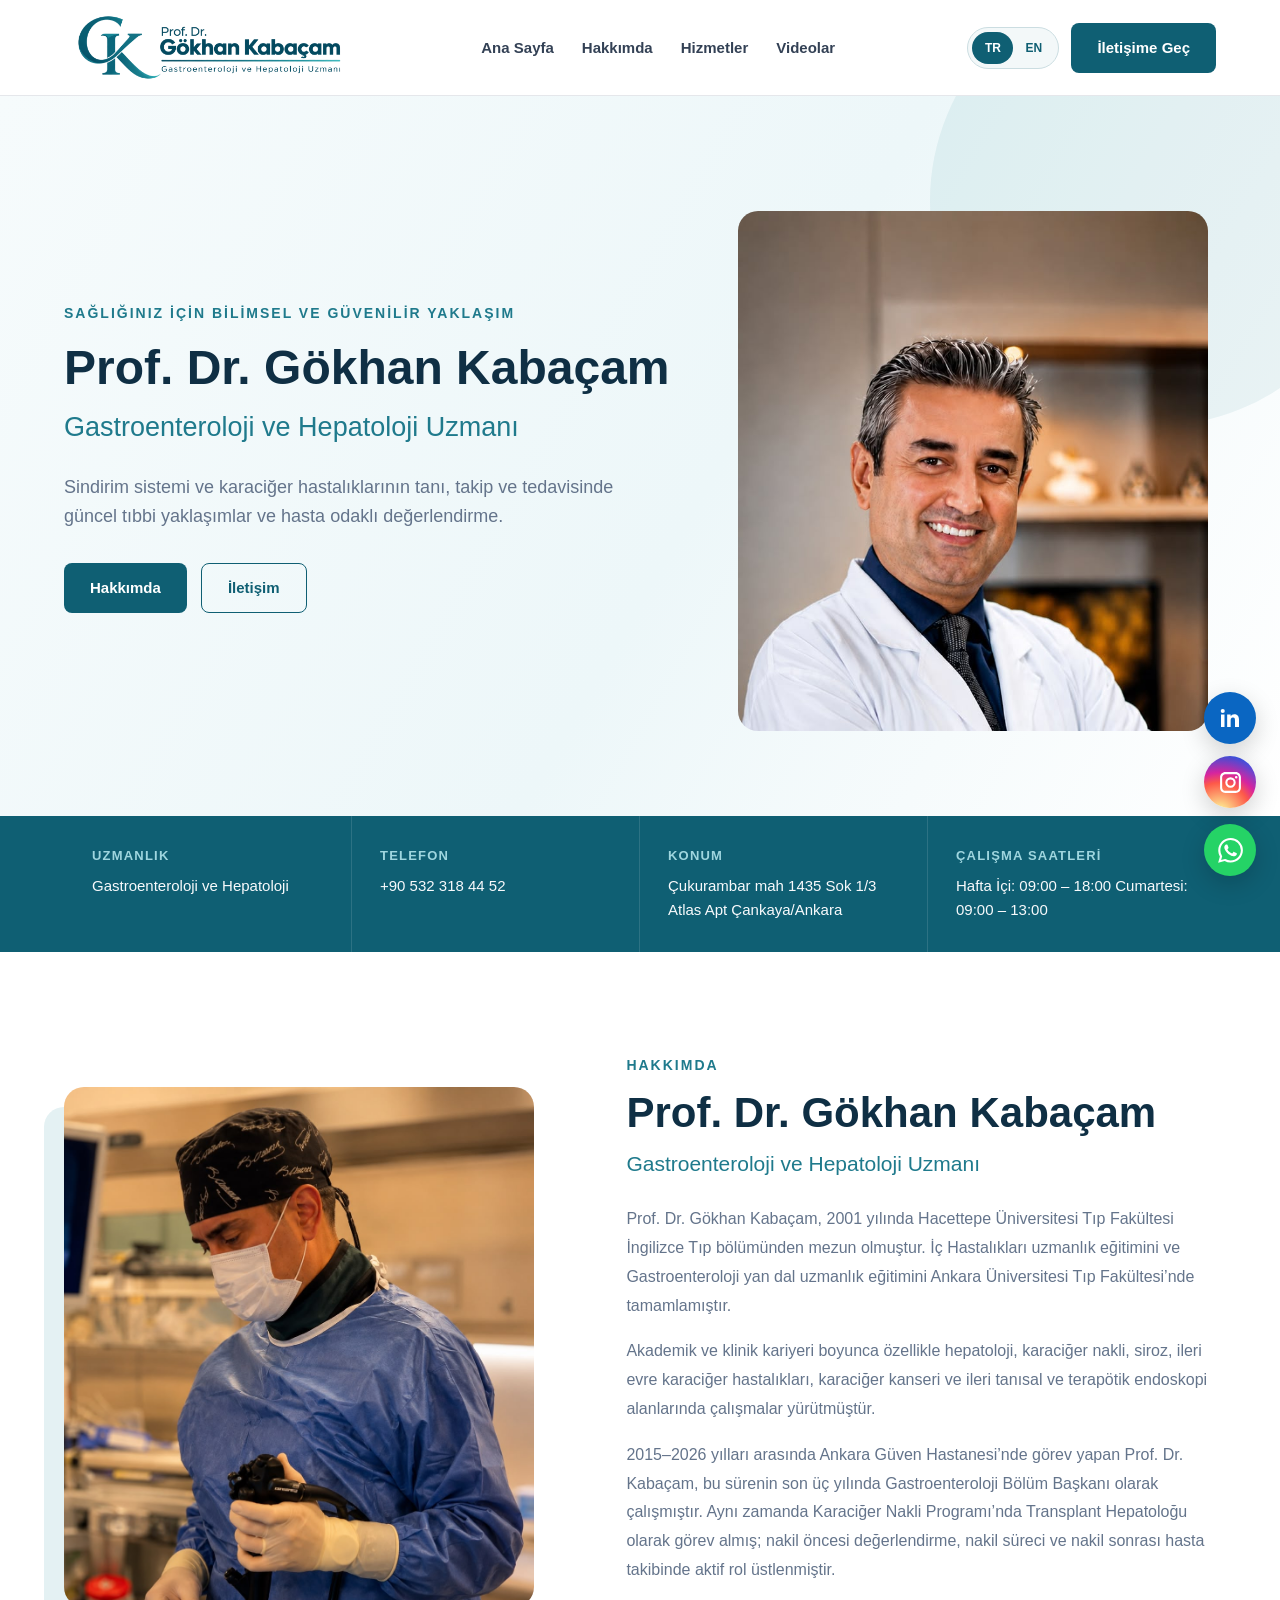
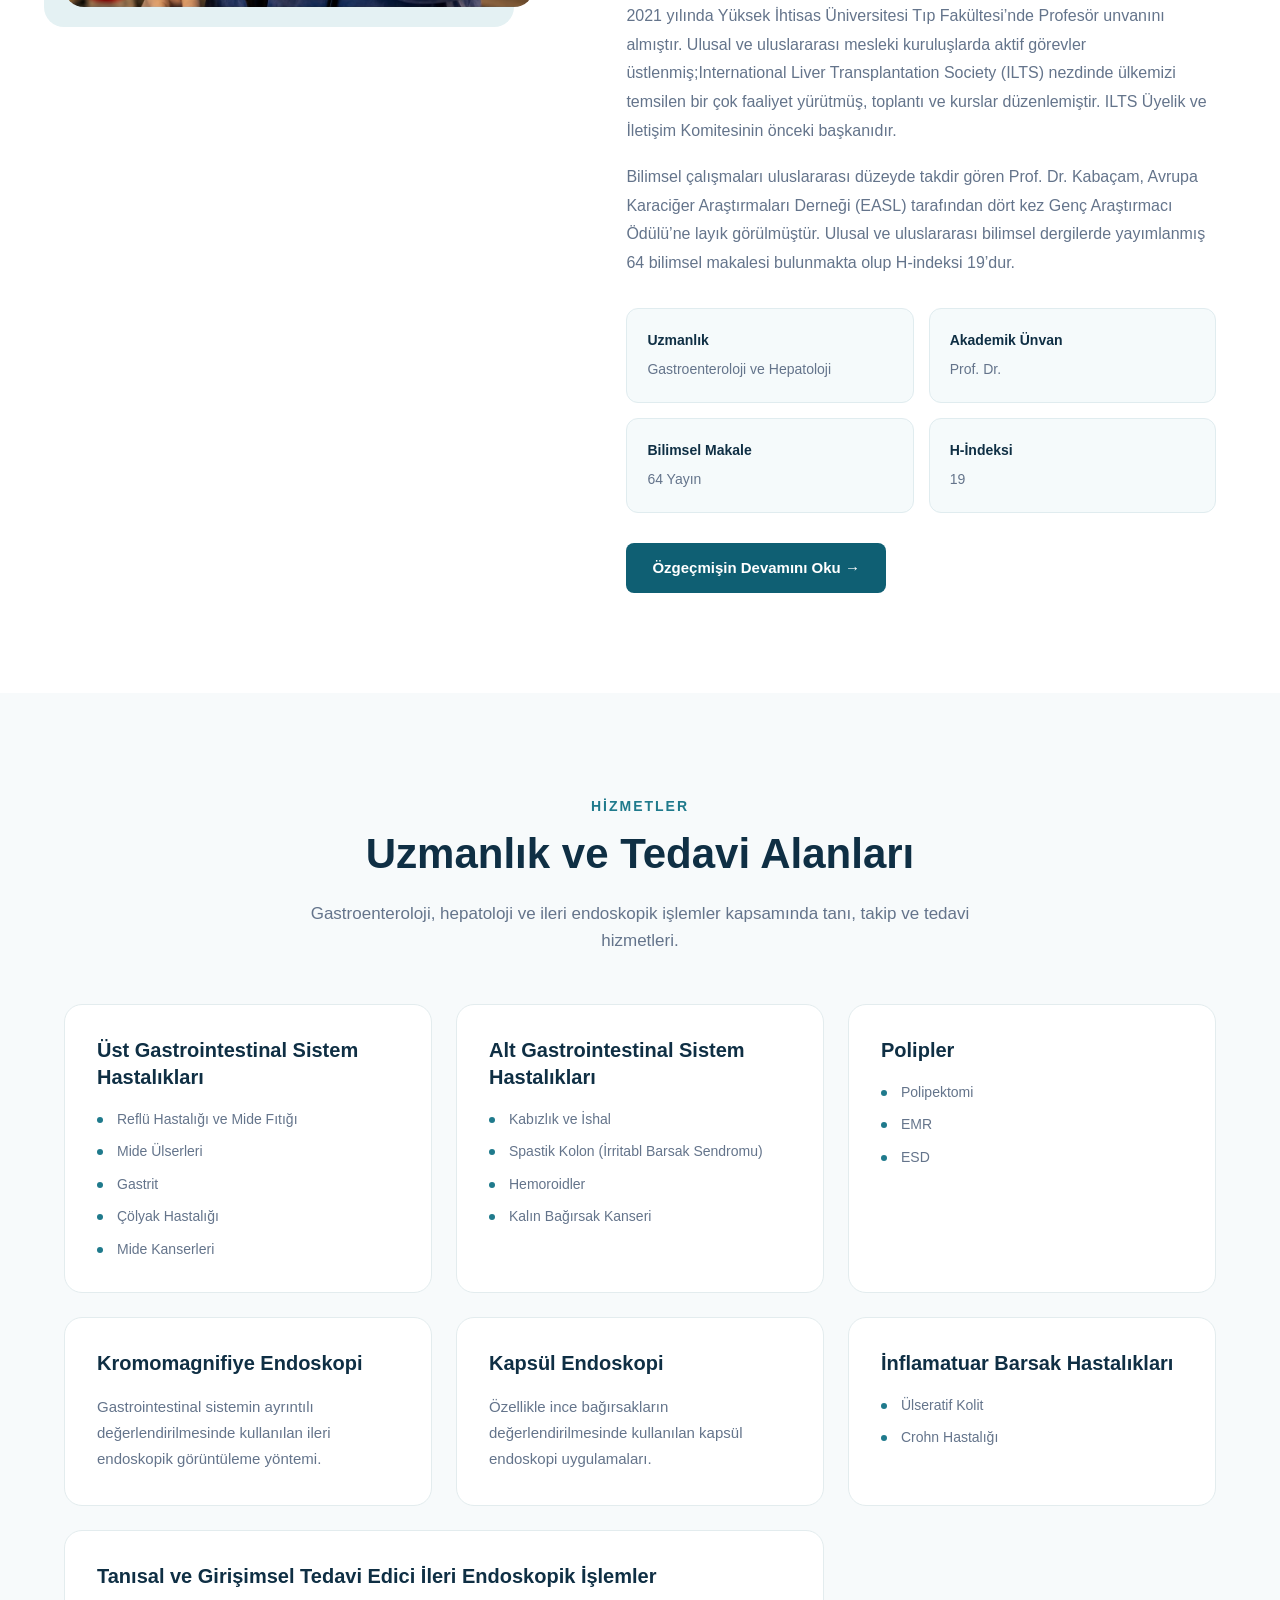
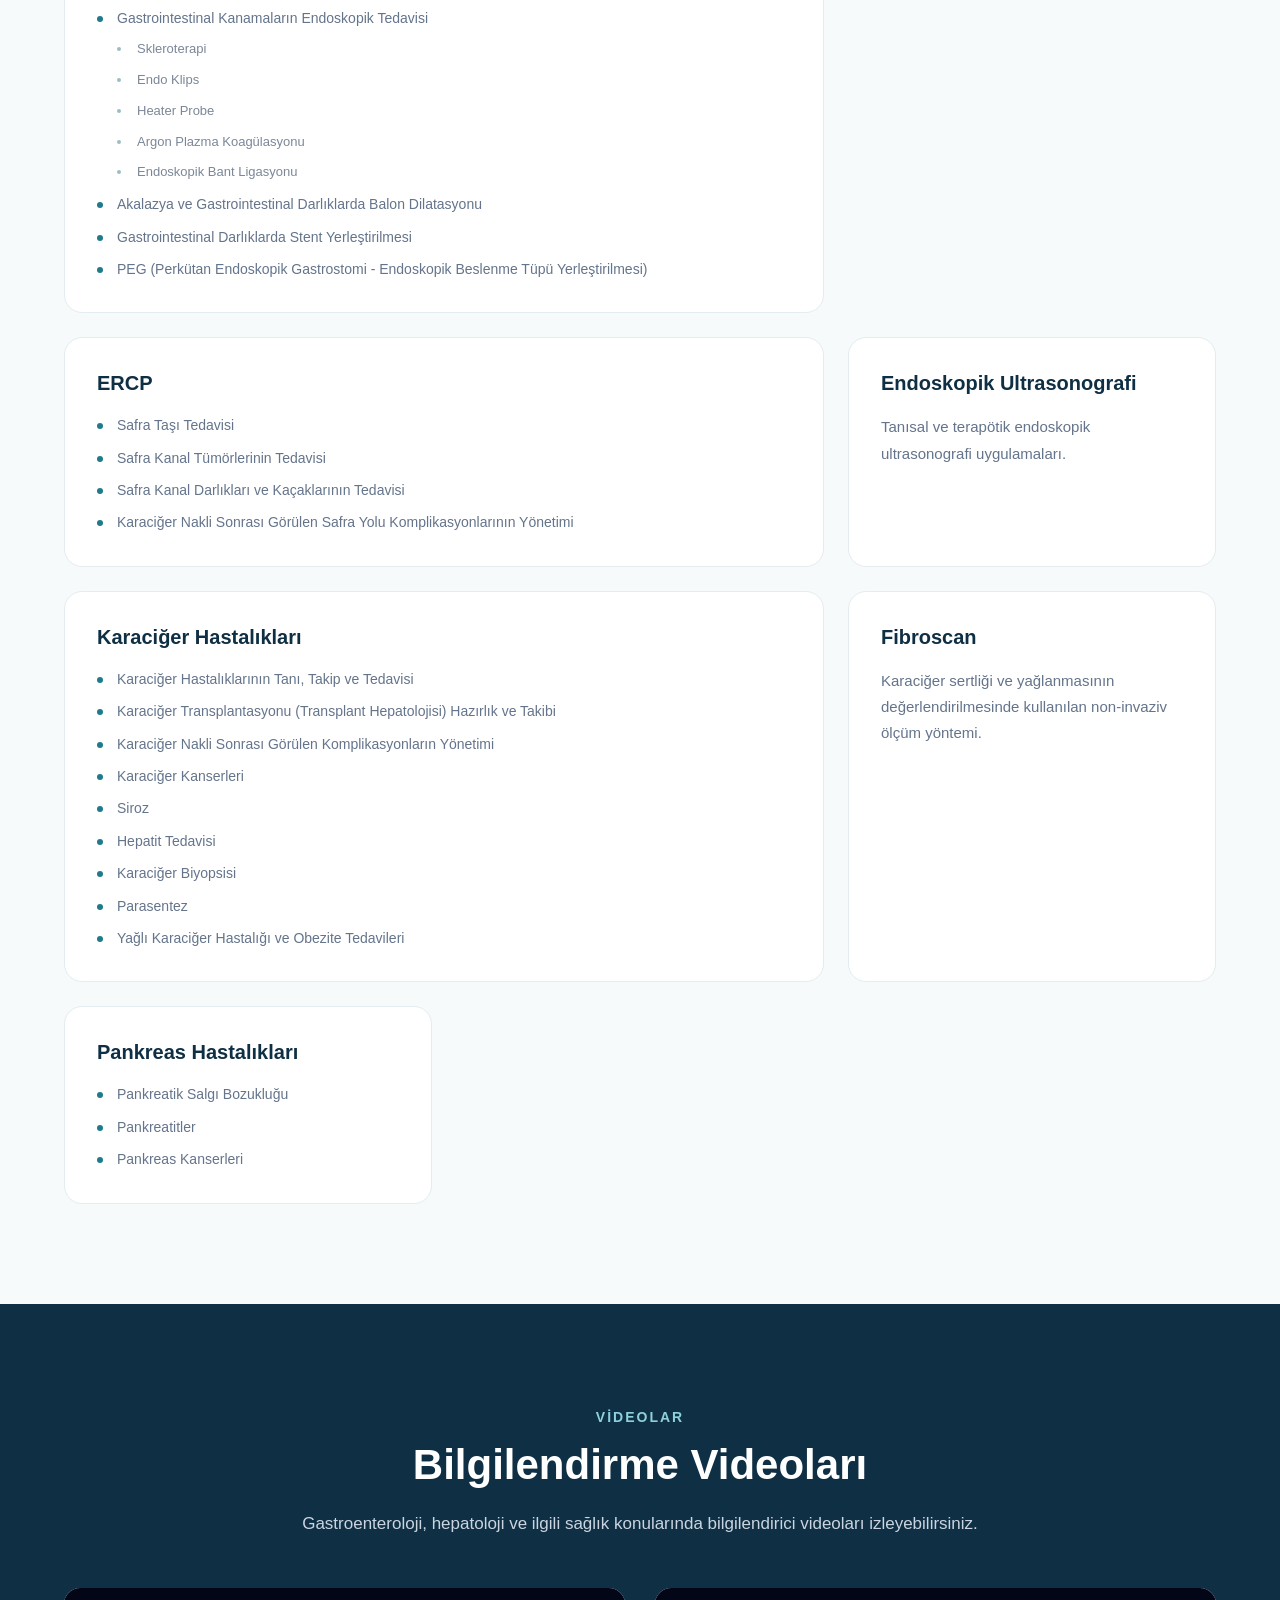
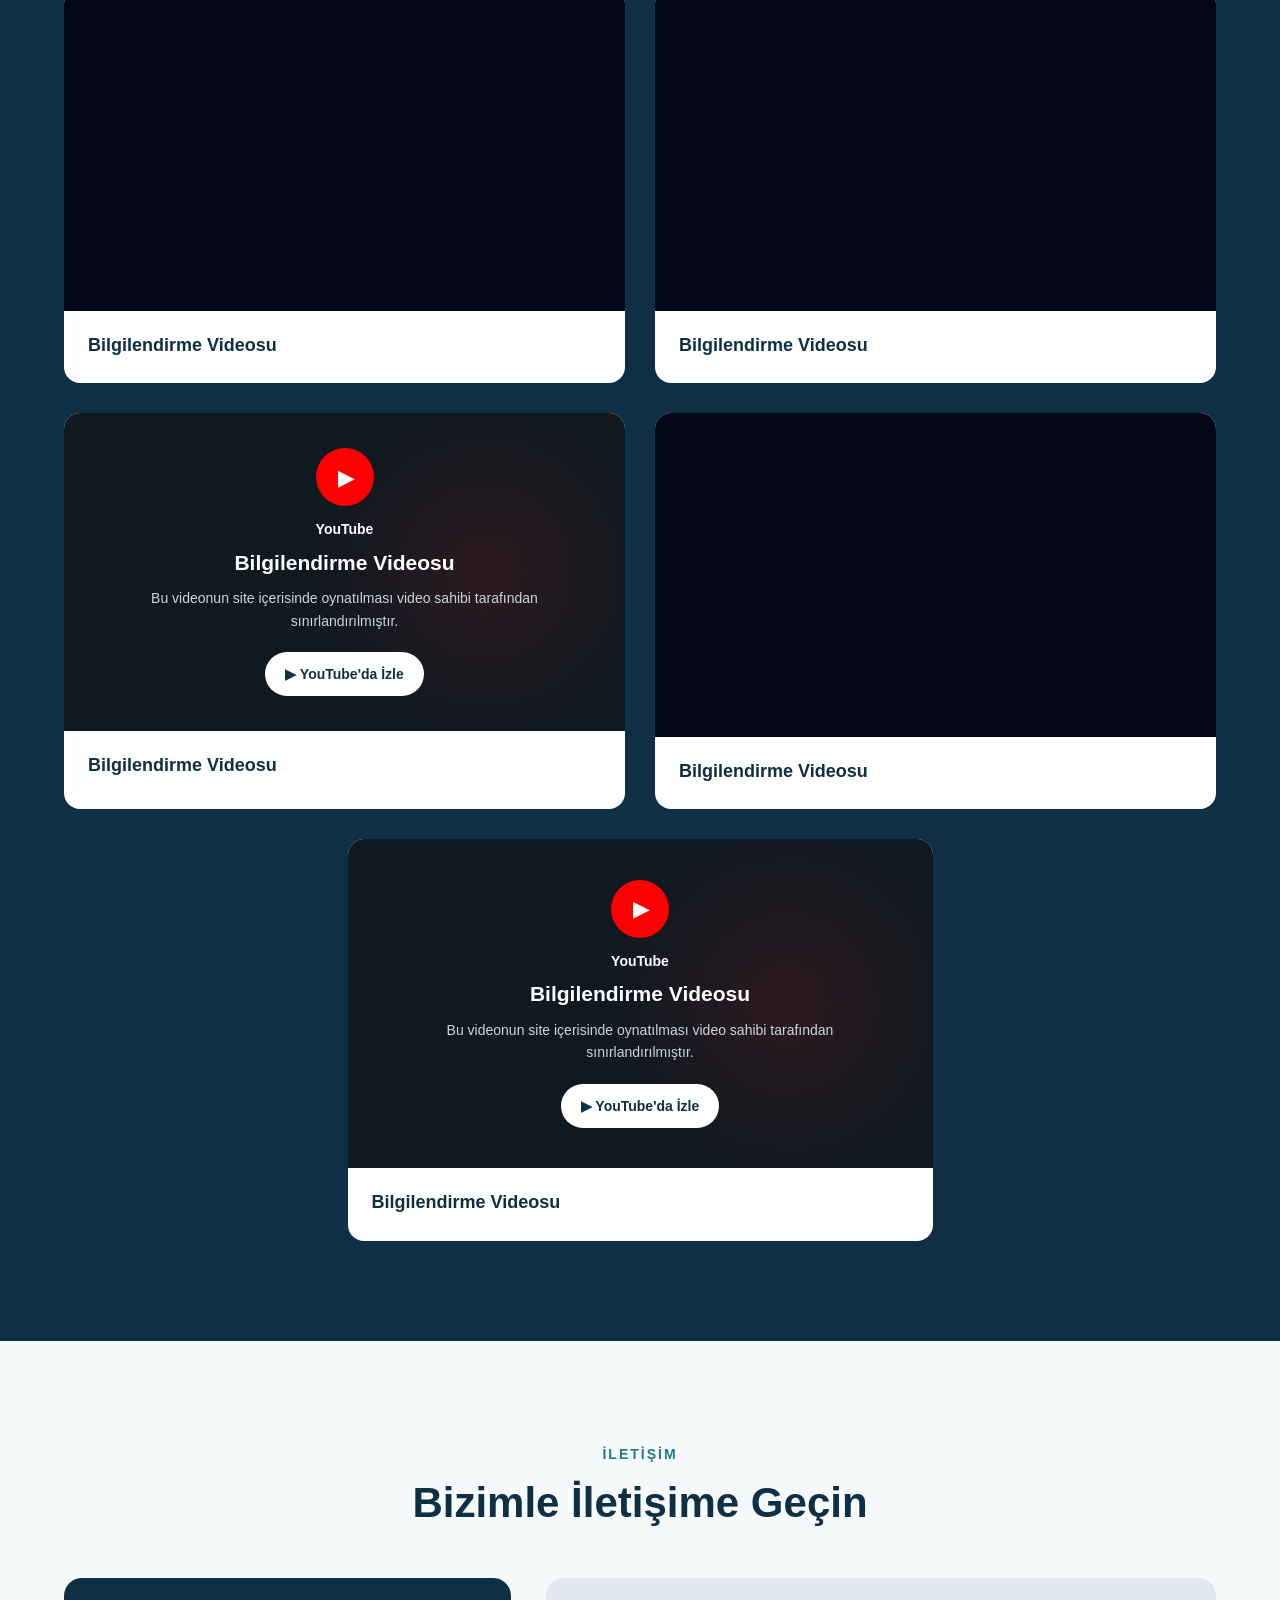
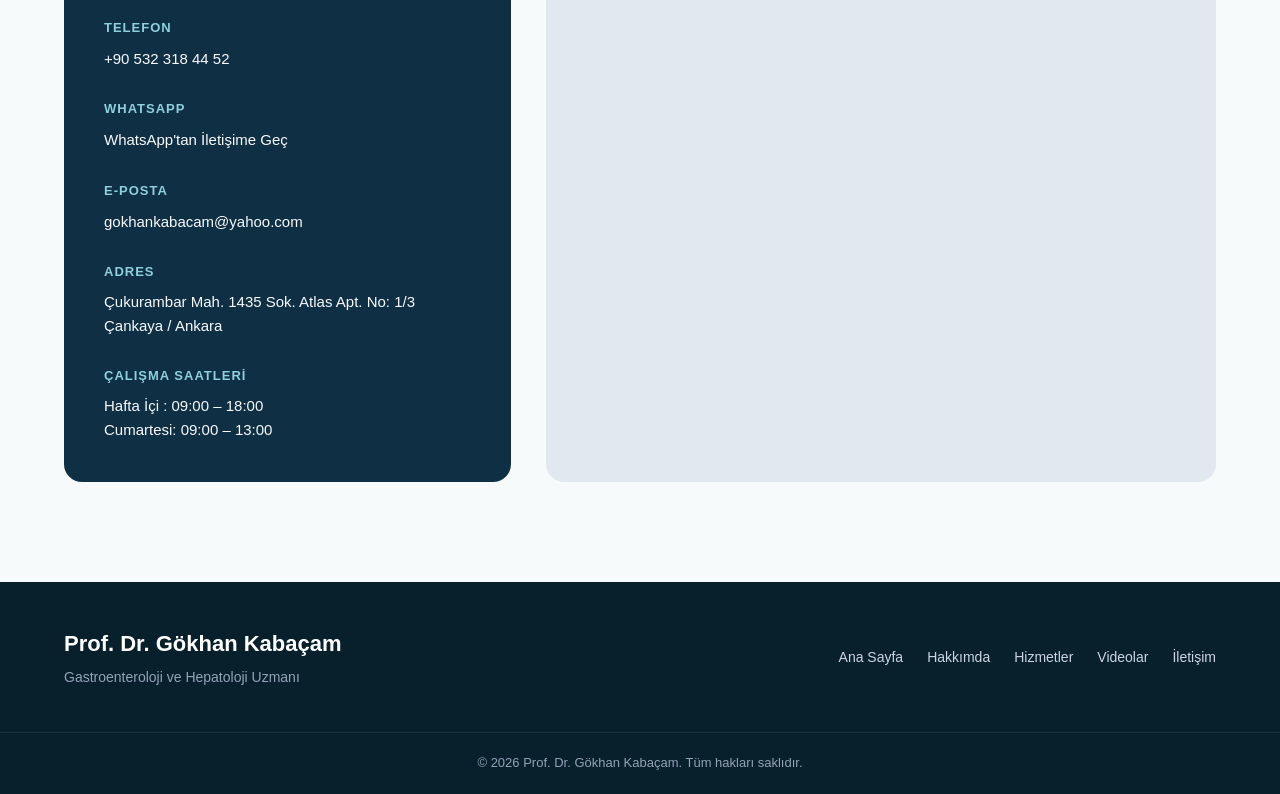
==== commit 1377baea: "Update working hours text in index.html" ====
--- a/index.html
+++ b/index.html
@@ -81,7 +81,7 @@
 </div>
 <div class="info-item">
 <h3>Çalışma Saatleri</h3>
-<p>Pazartesi – Cuma: 09:00 – 18:00
+<p>Hafta İçi: 09:00 – 18:00
 Cumartesi: 09:00 – 13:00</p>
 </div>
 </div>
@@ -551,7 +551,7 @@
 <div class="contact-item">
 <h3>Çalışma Saatleri</h3>
 <p>
-                                Pazartesi – Cuma: 09:00 – 18:00<br>
+                                Hafta İçi : 09:00 – 18:00<br>
 Cumartesi: 09:00 – 13:00
                             </p>
 </div>
@@ -602,4 +602,4 @@
 </footer>
 <script src="js/script.js"></script>
 </body>
-</html>+</html>
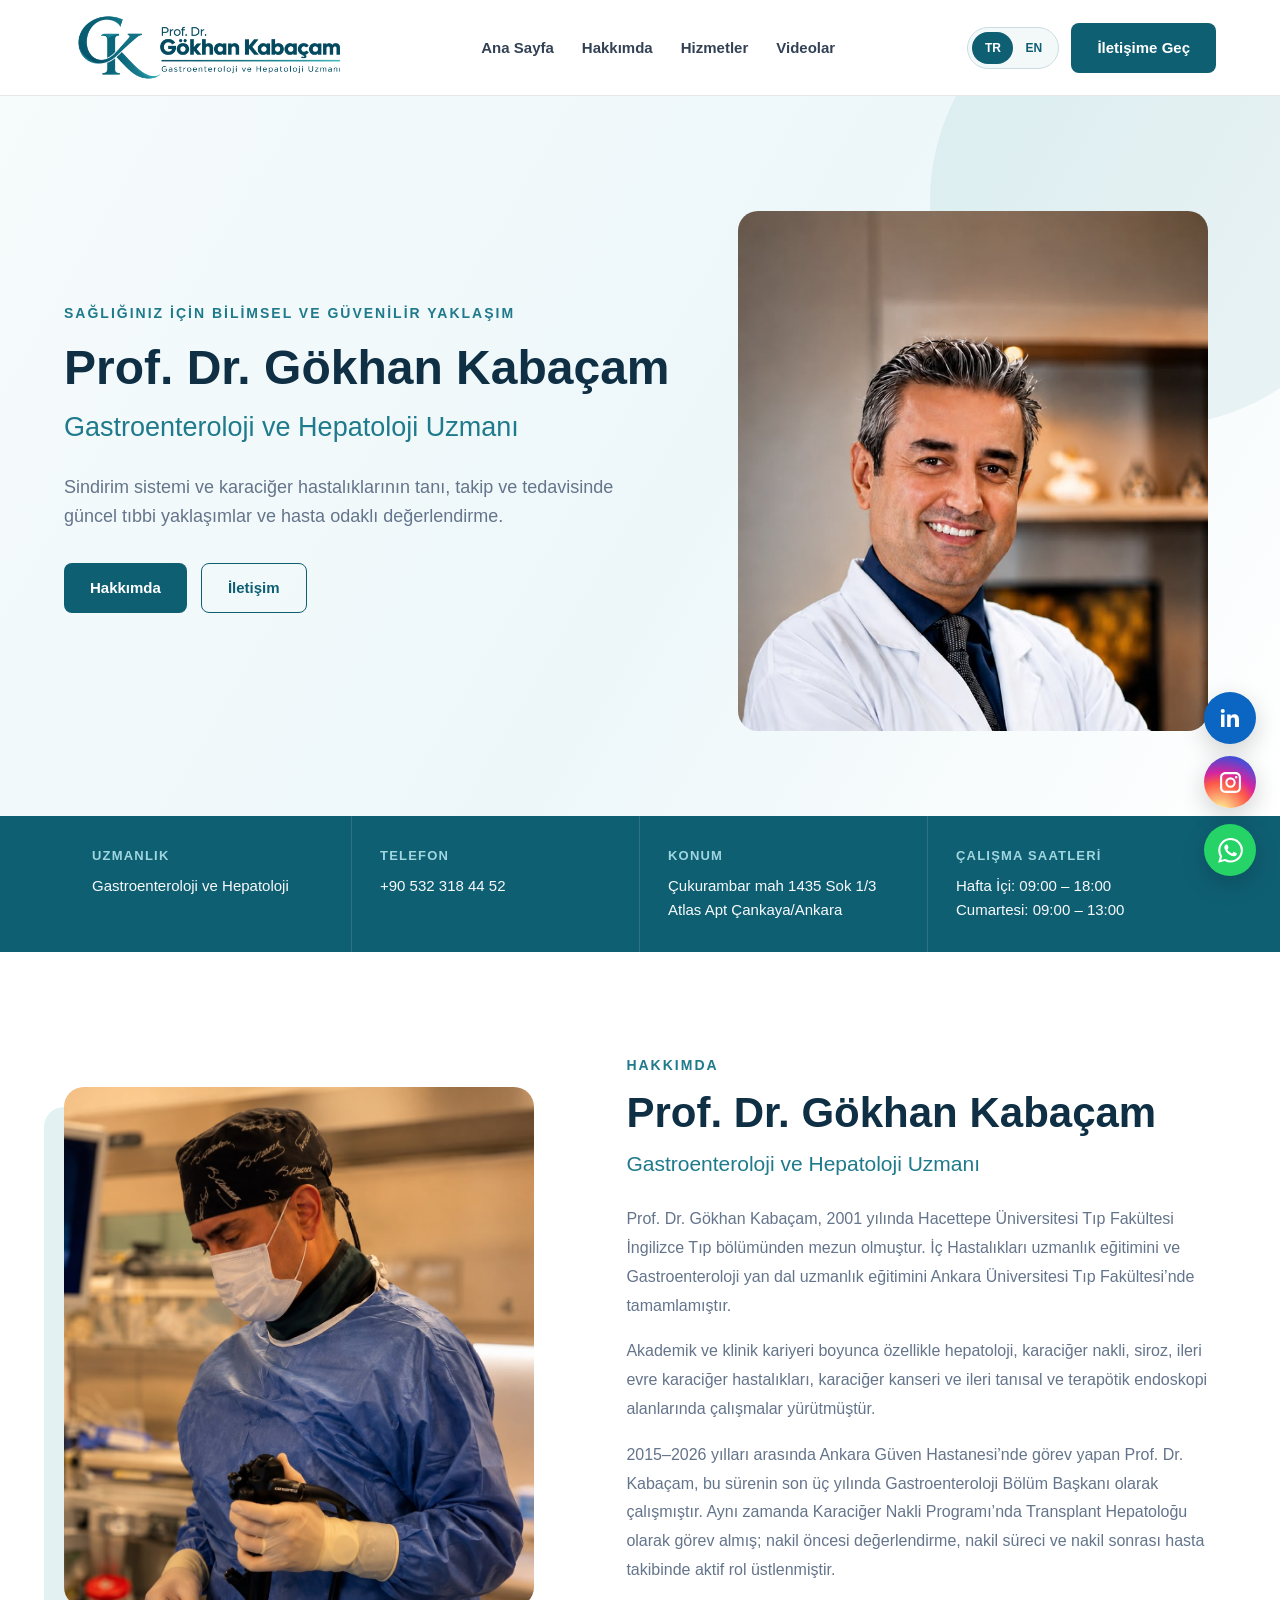
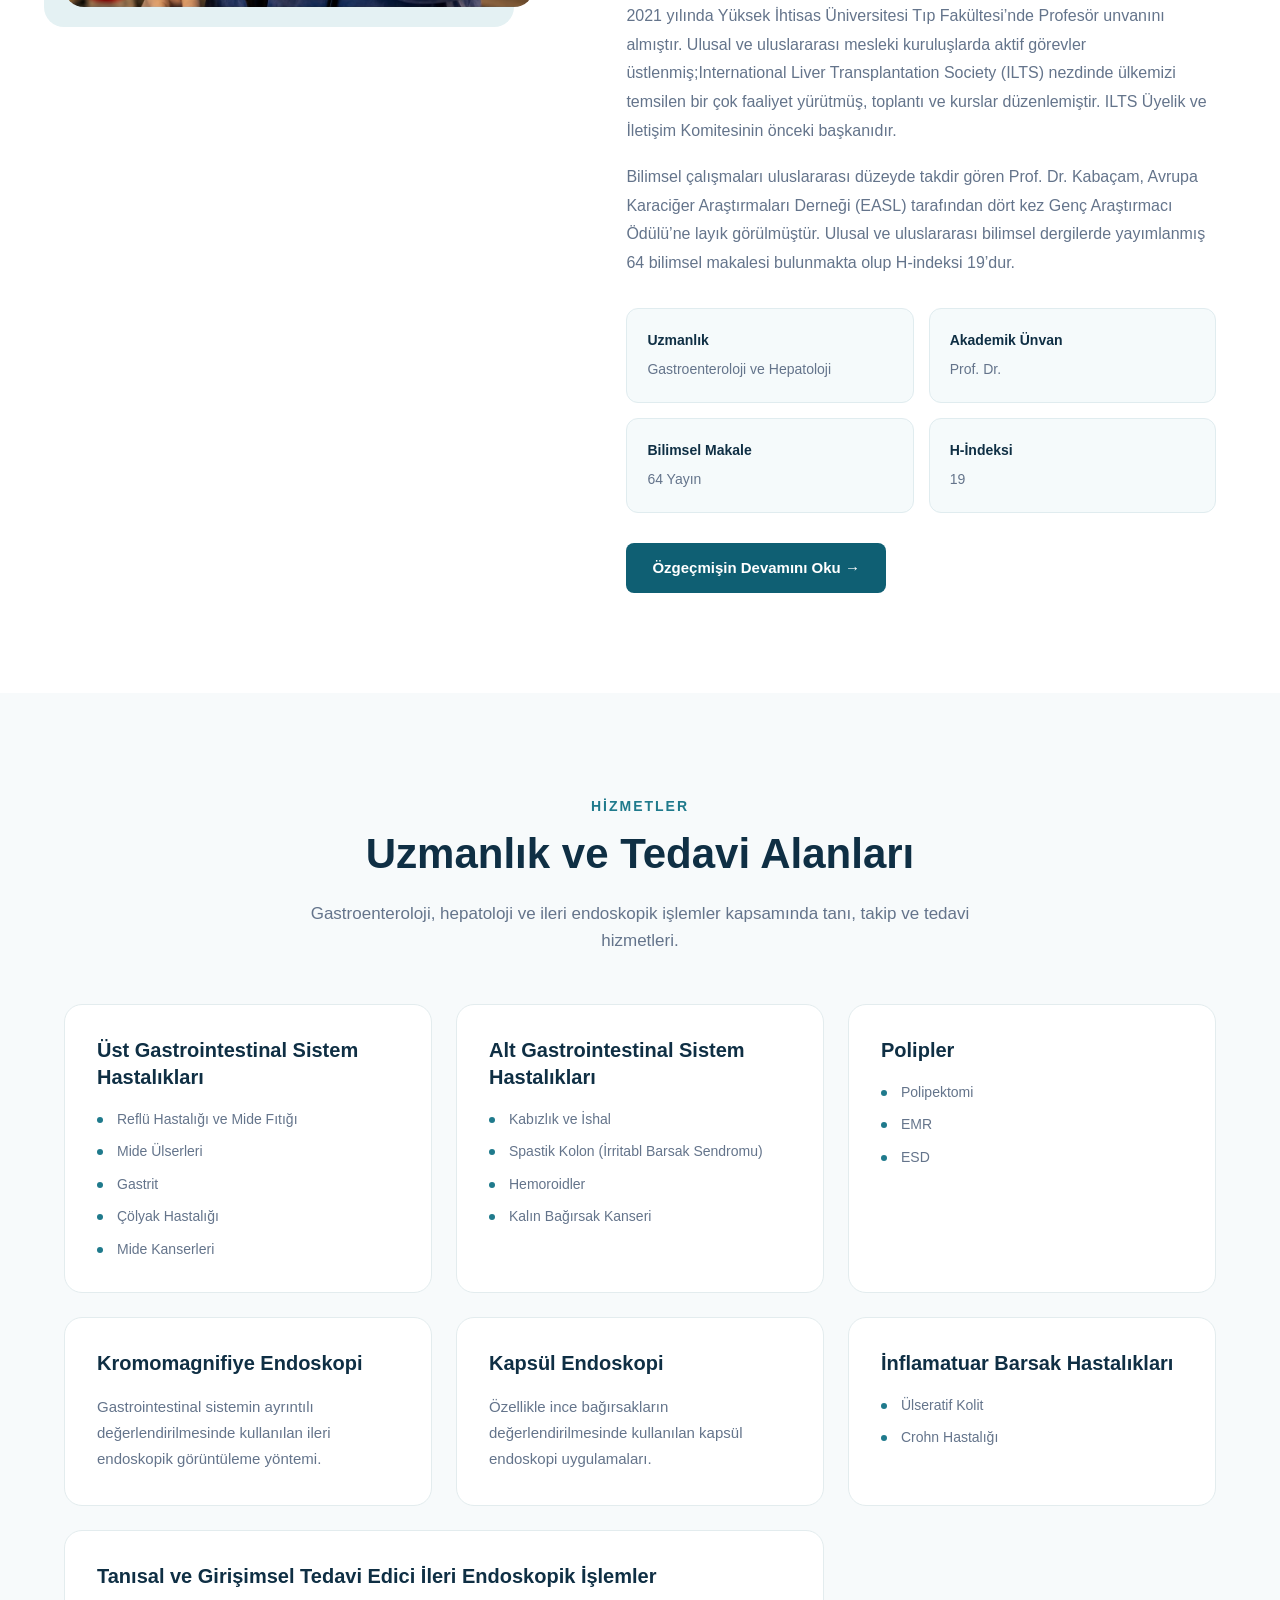
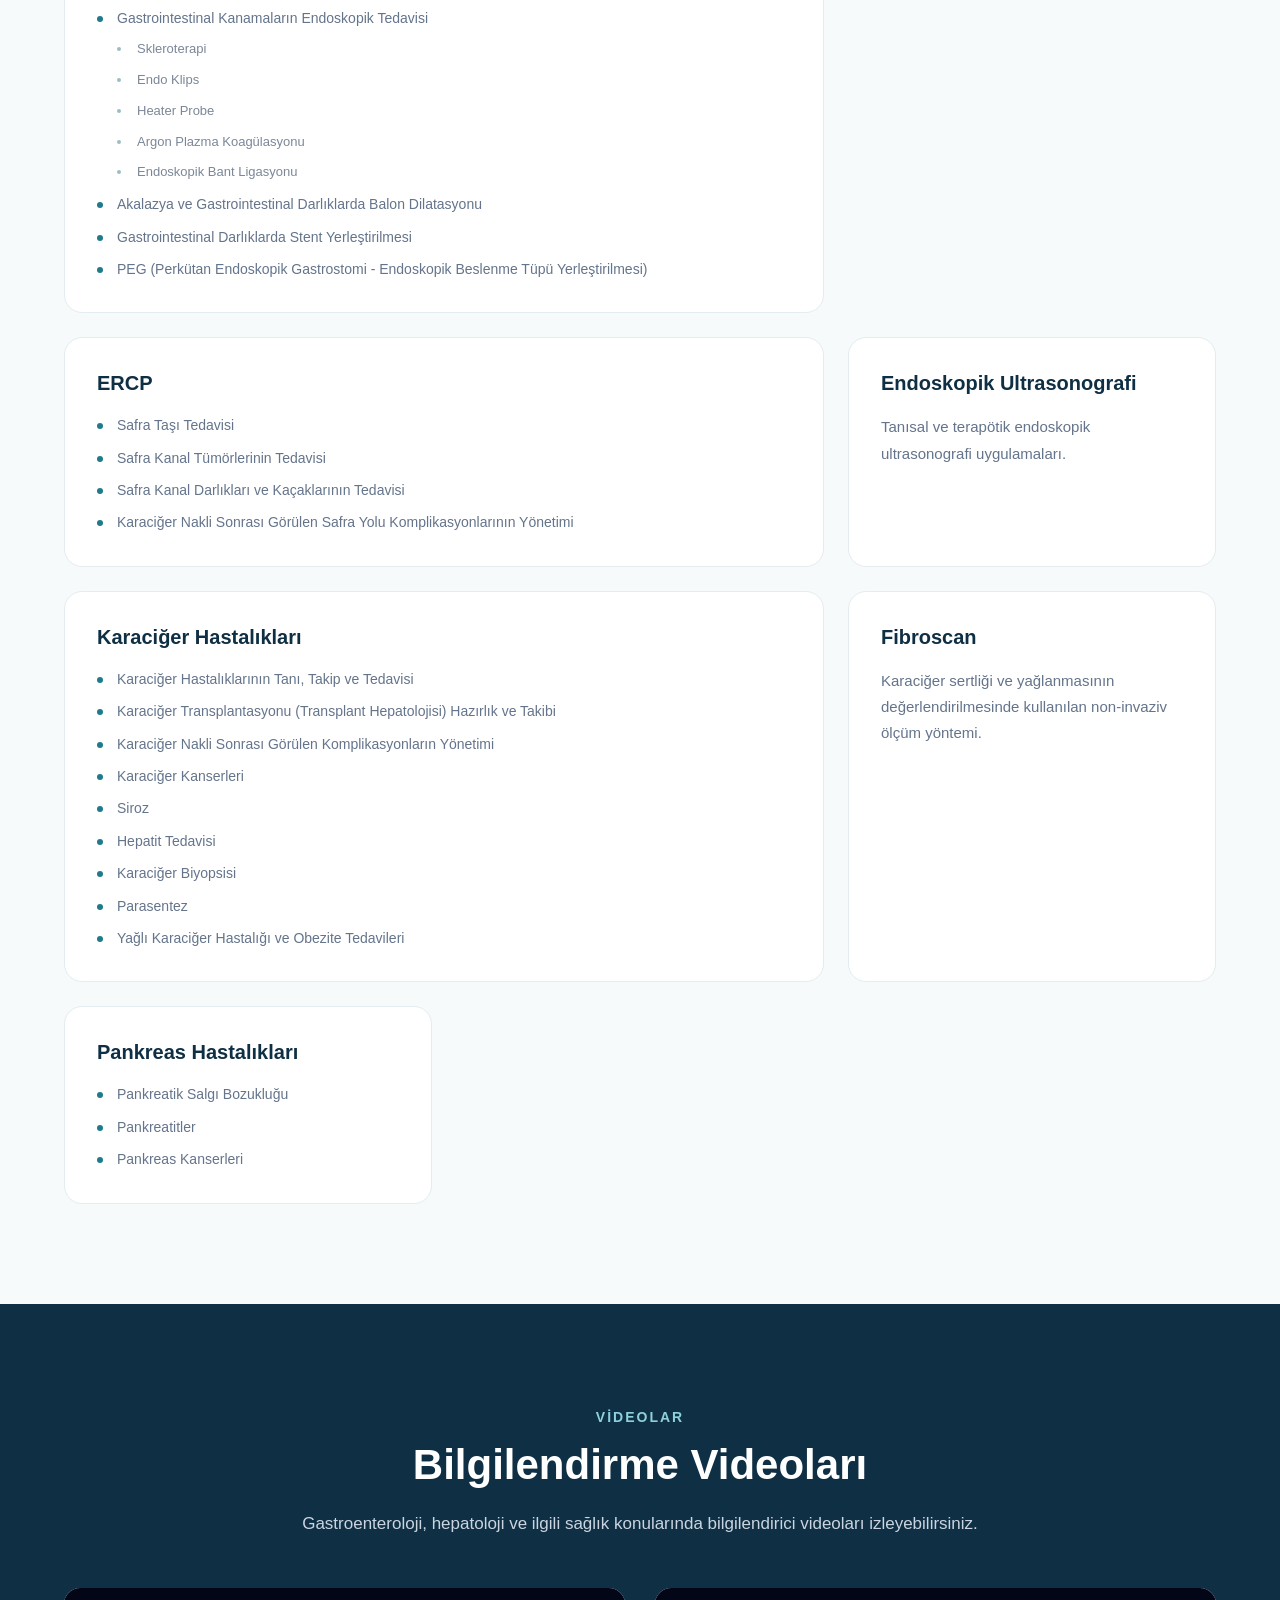
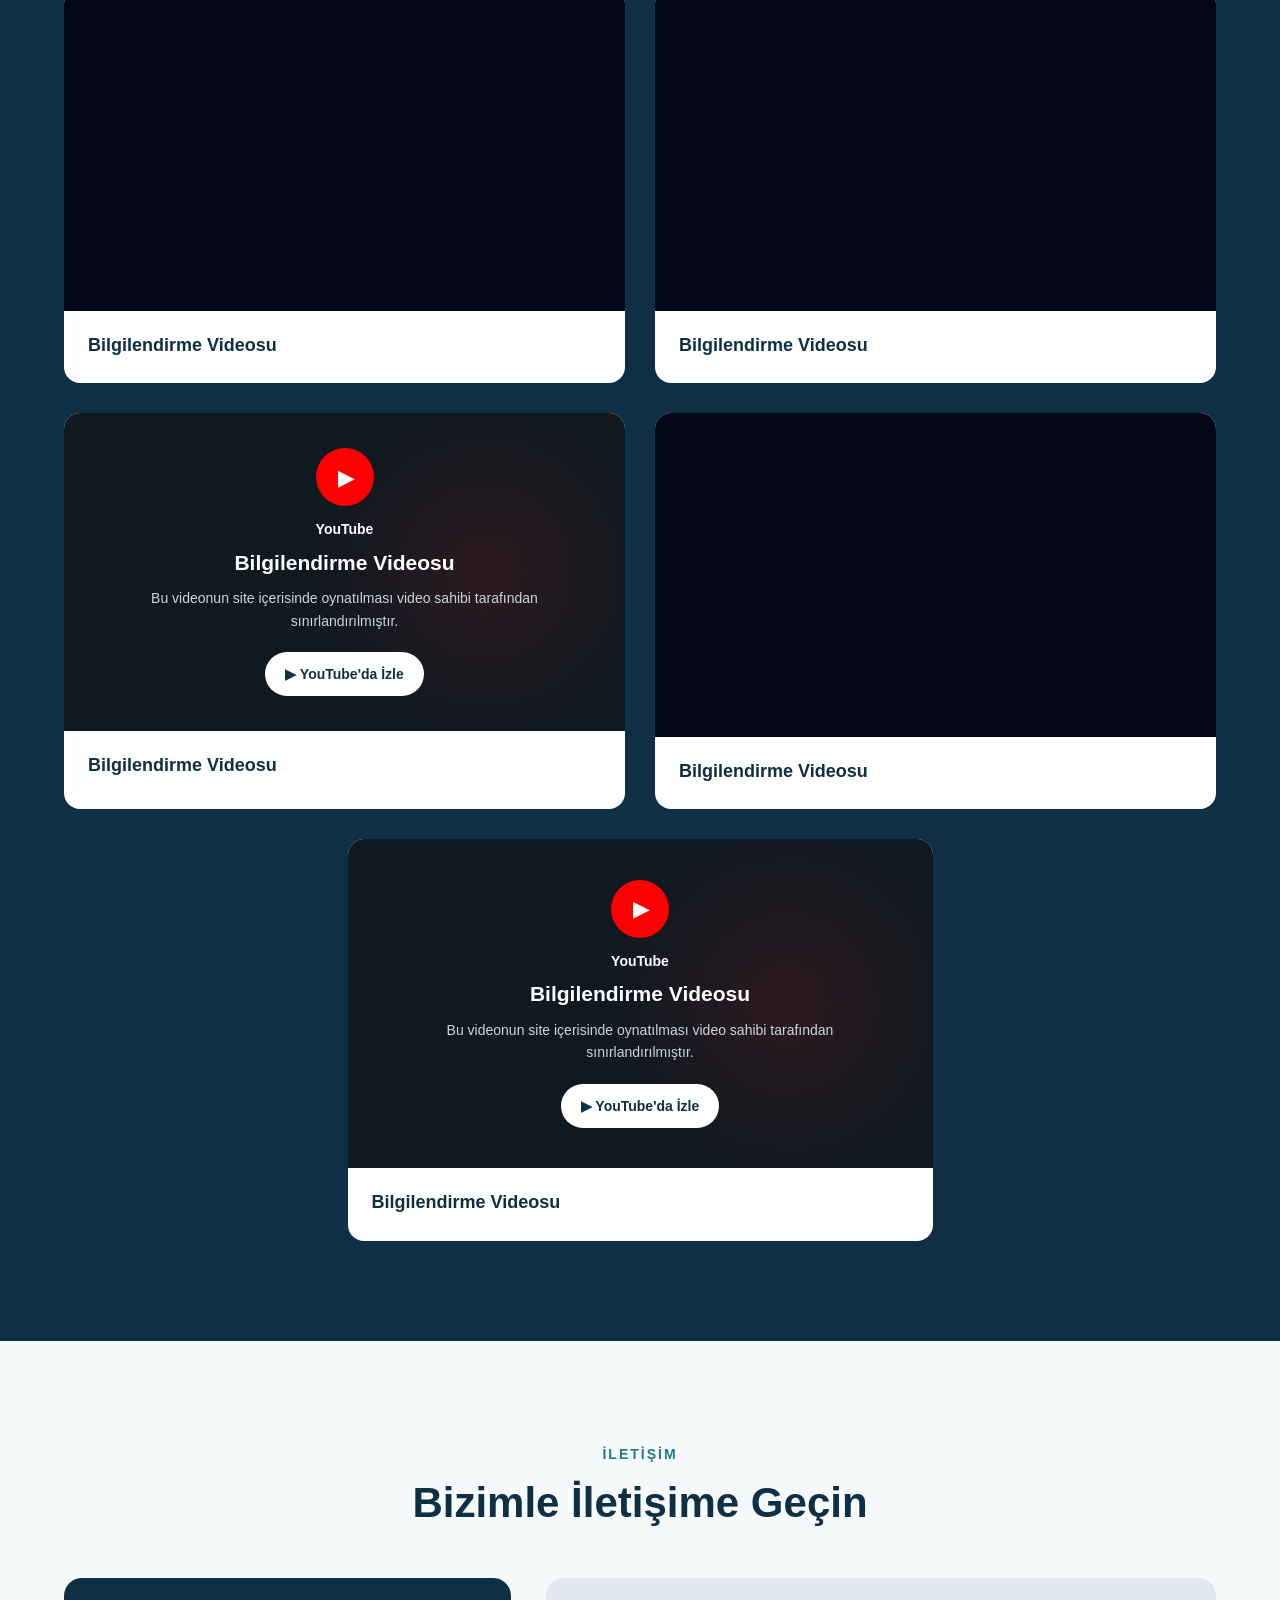
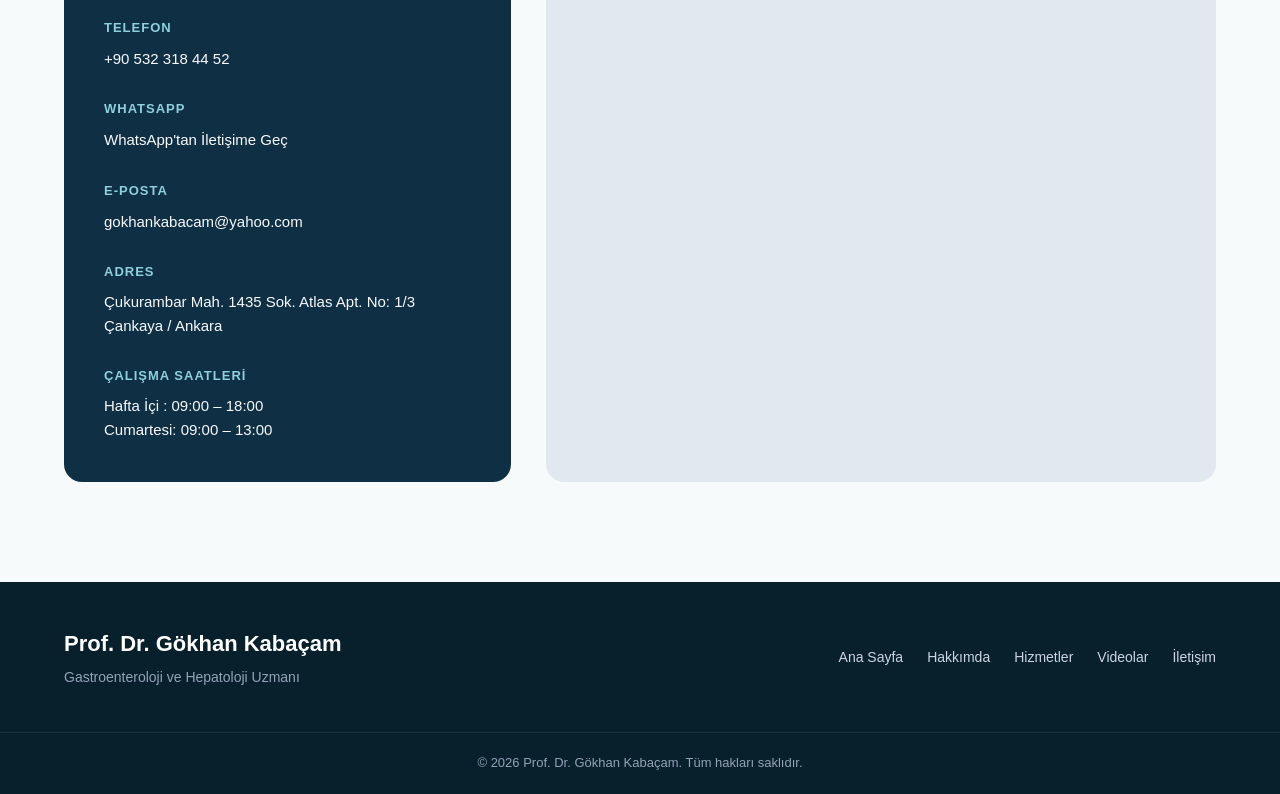
==== commit 64418404: "Fix working hours formatting in index.html" ====
--- a/index.html
+++ b/index.html
@@ -81,7 +81,7 @@
 </div>
 <div class="info-item">
 <h3>Çalışma Saatleri</h3>
-<p>Hafta İçi: 09:00 – 18:00
+<p>Hafta İçi: 09:00 – 18:00 <br>
 Cumartesi: 09:00 – 13:00</p>
 </div>
 </div>
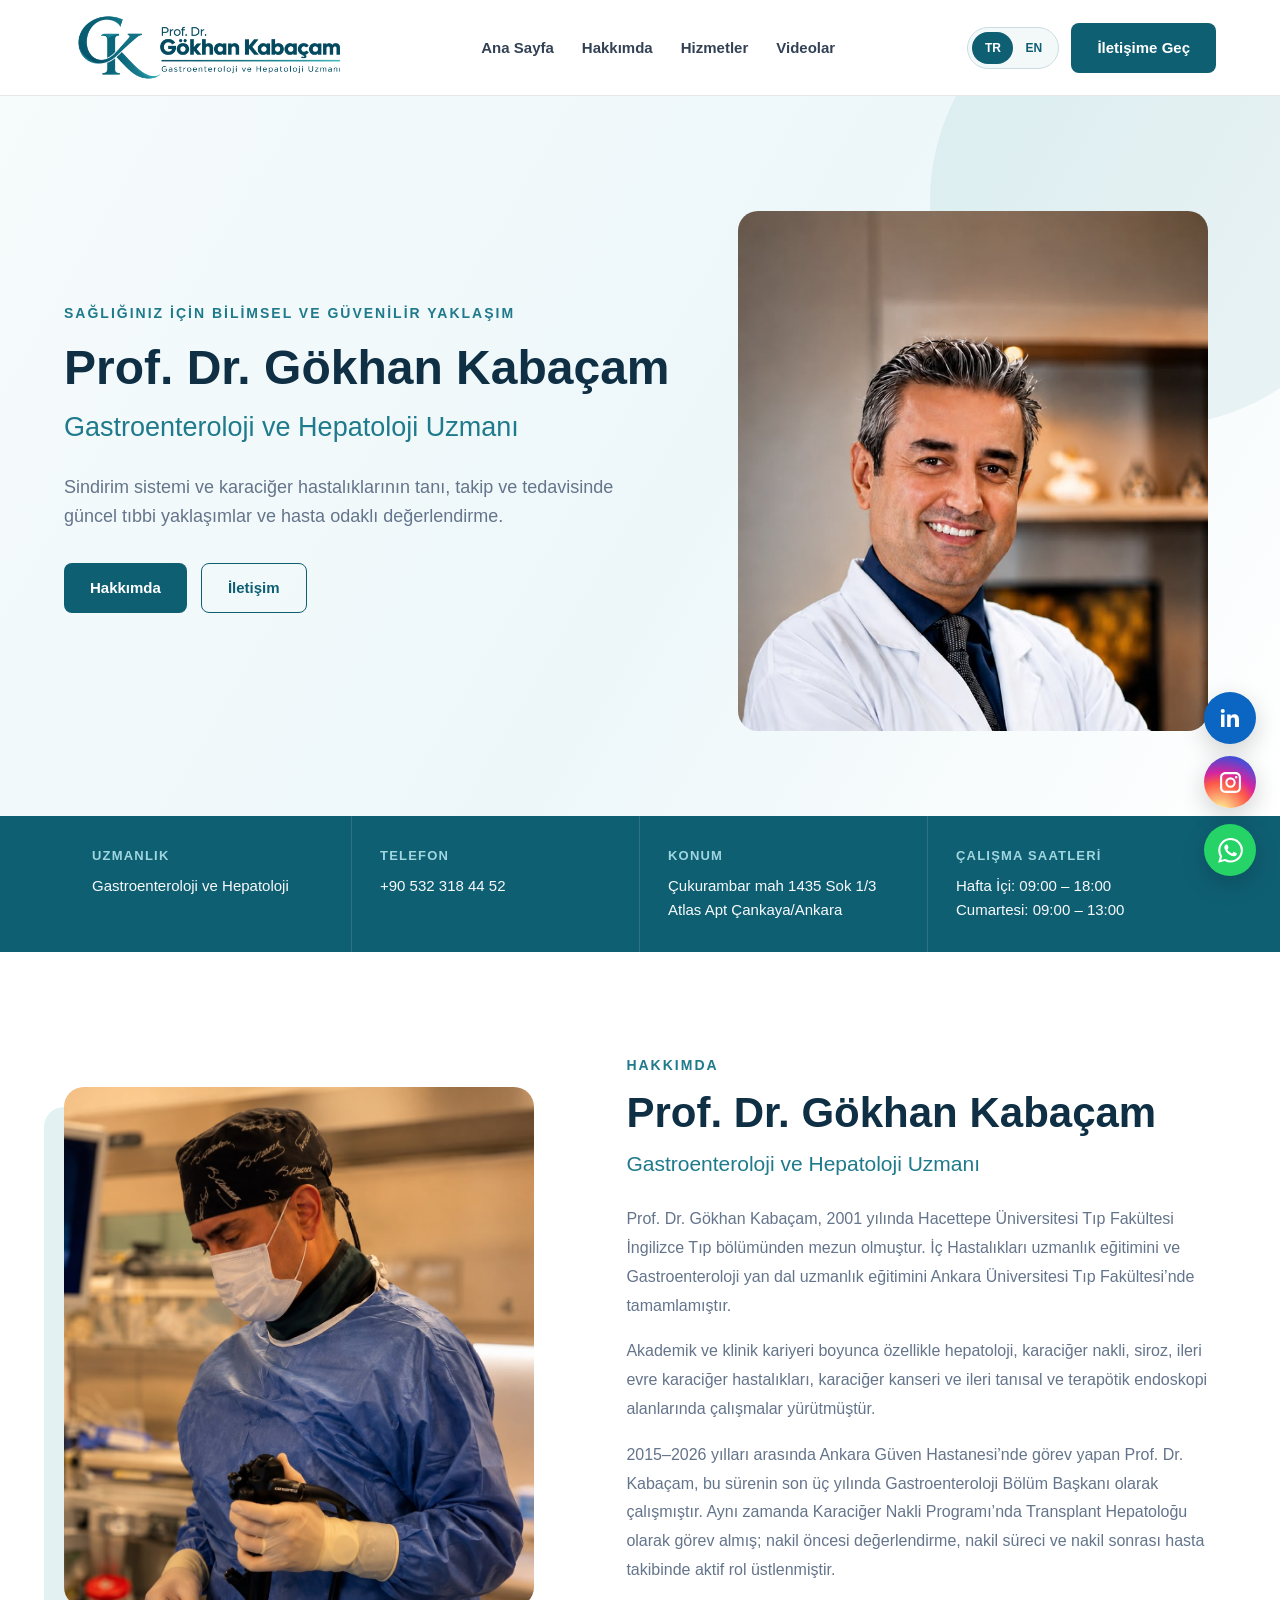
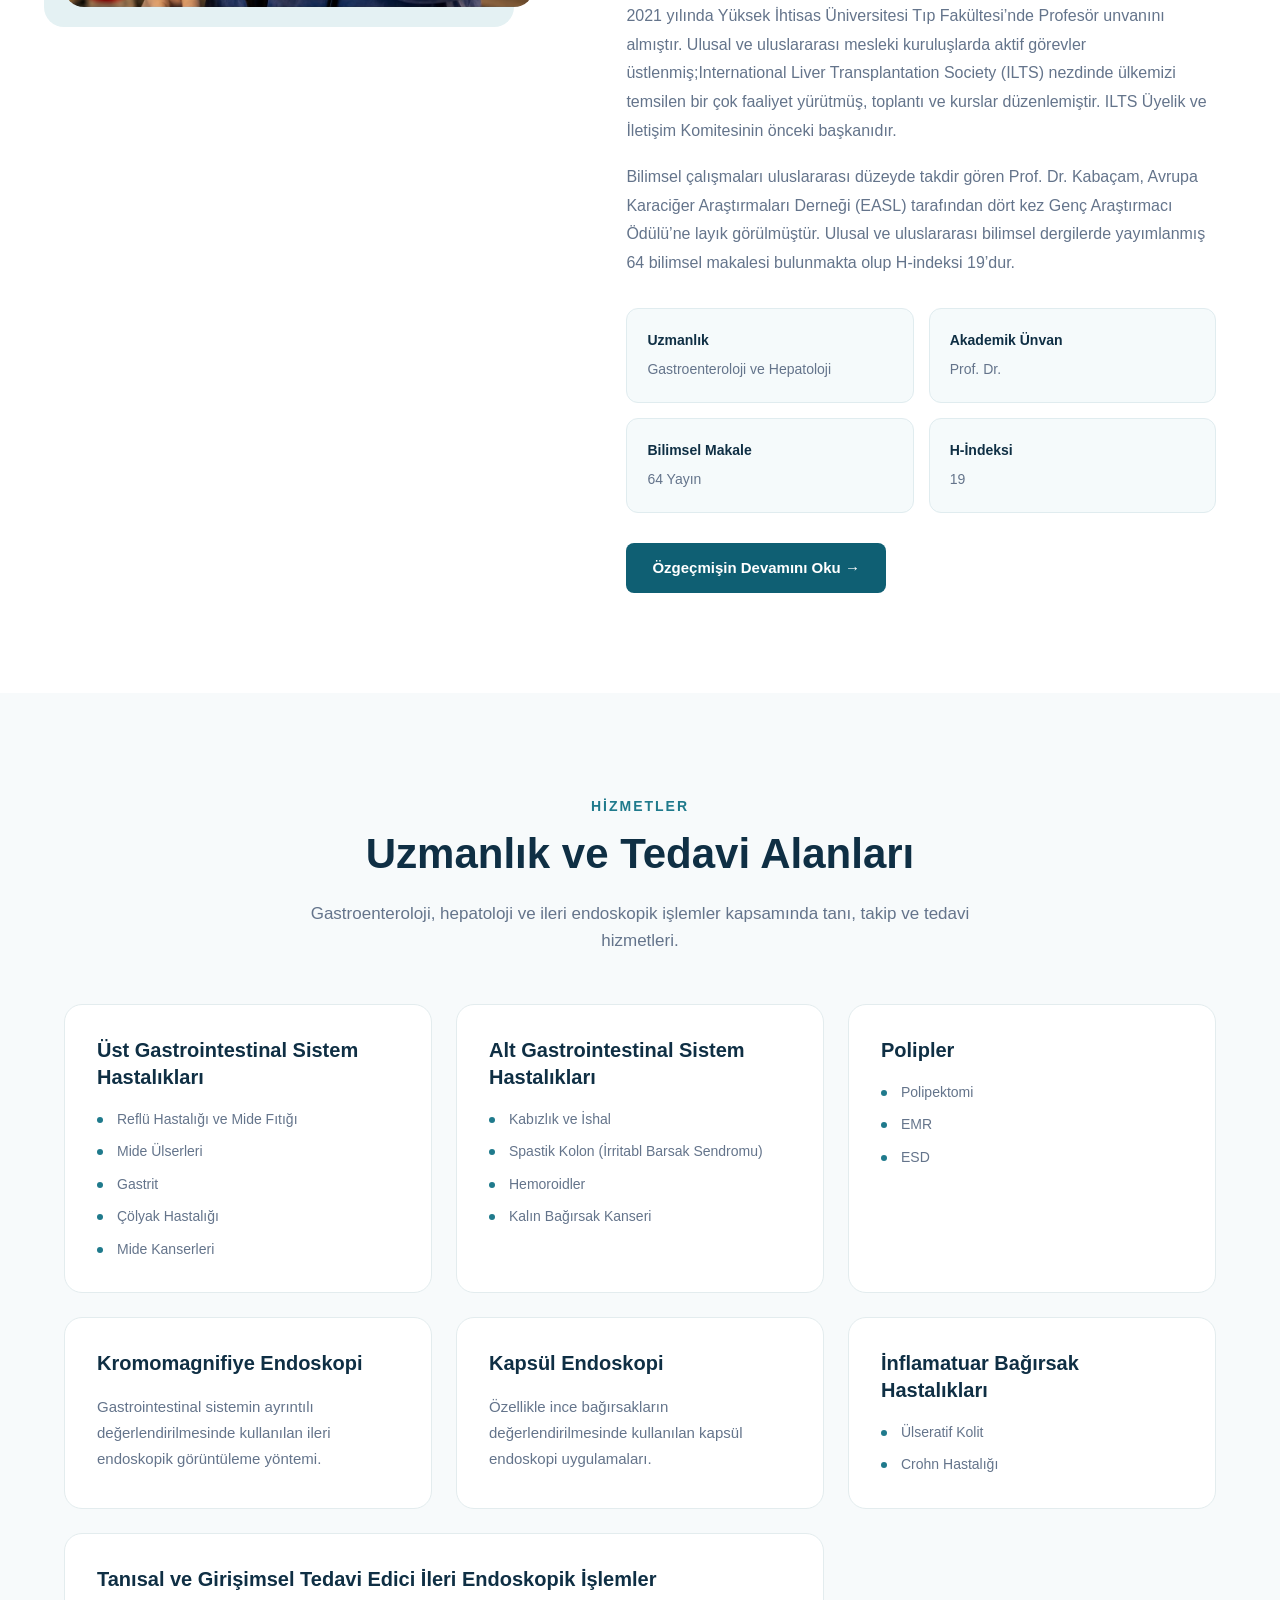
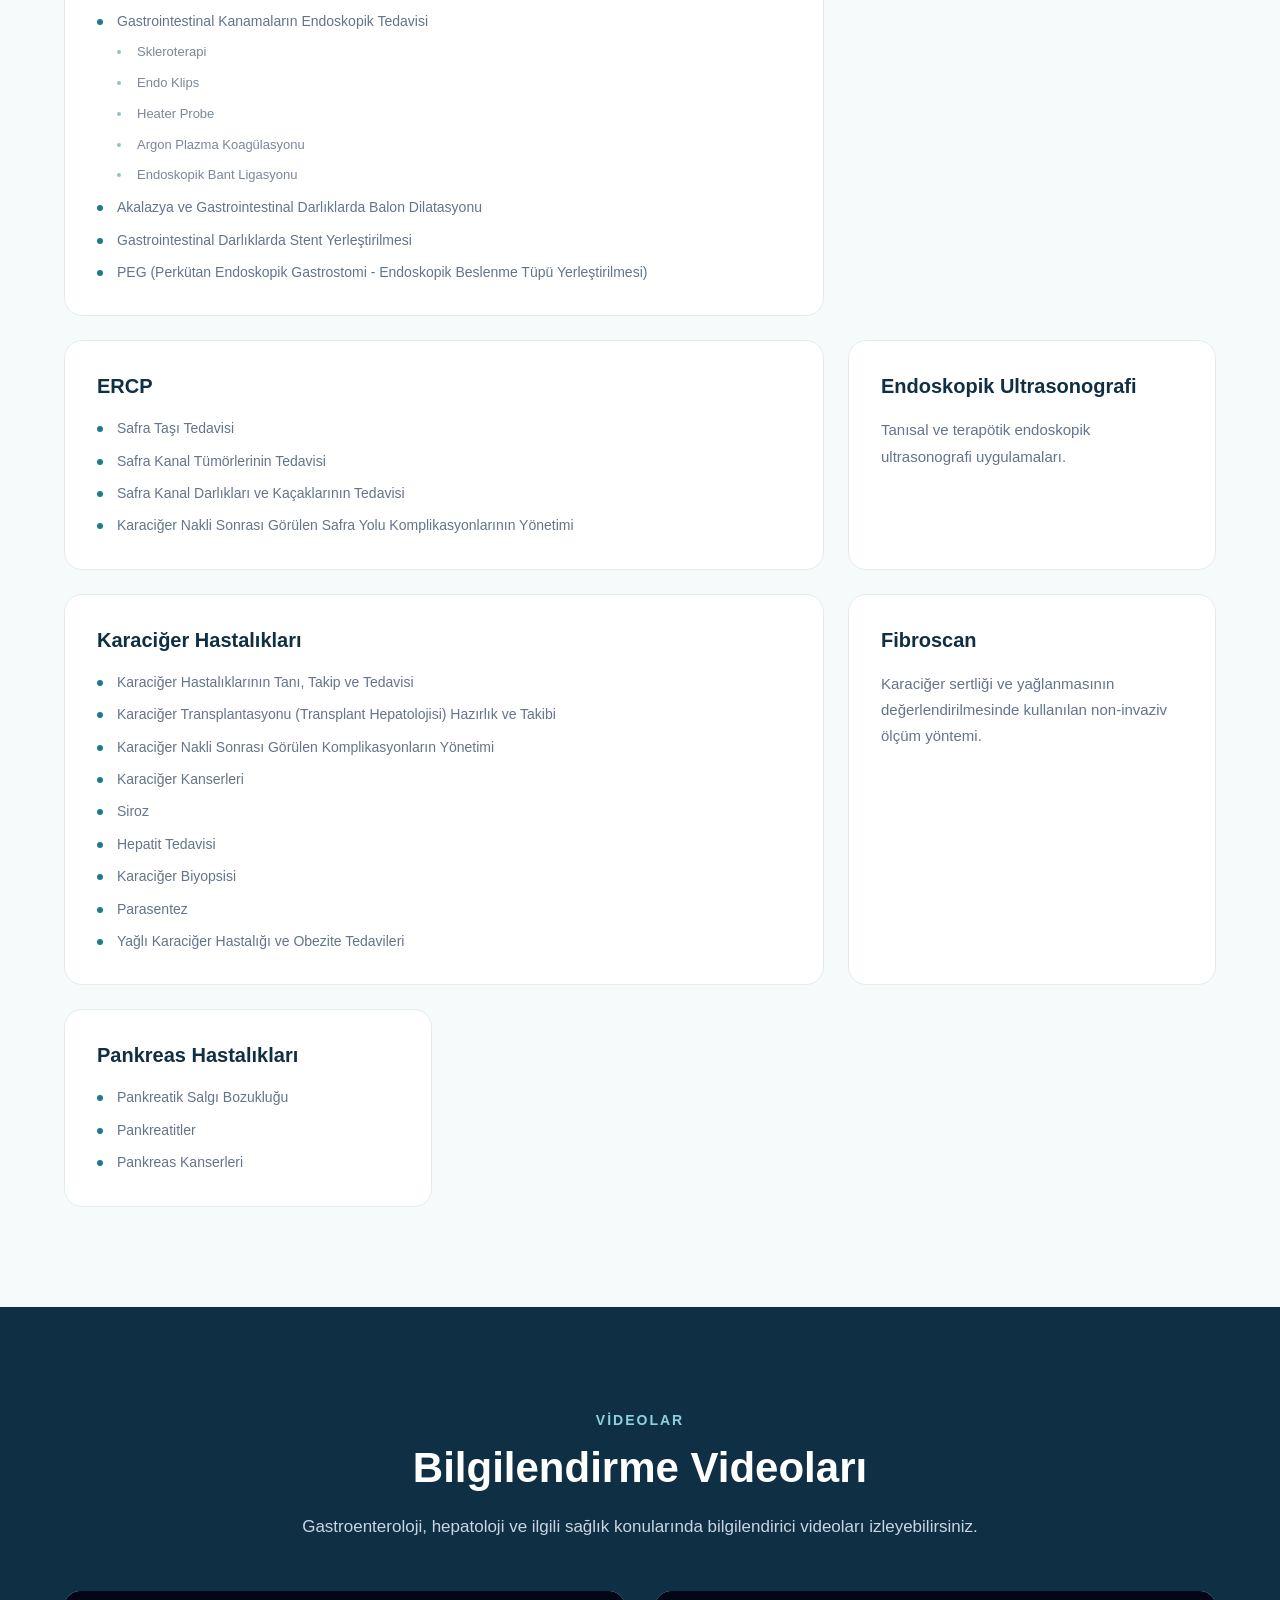
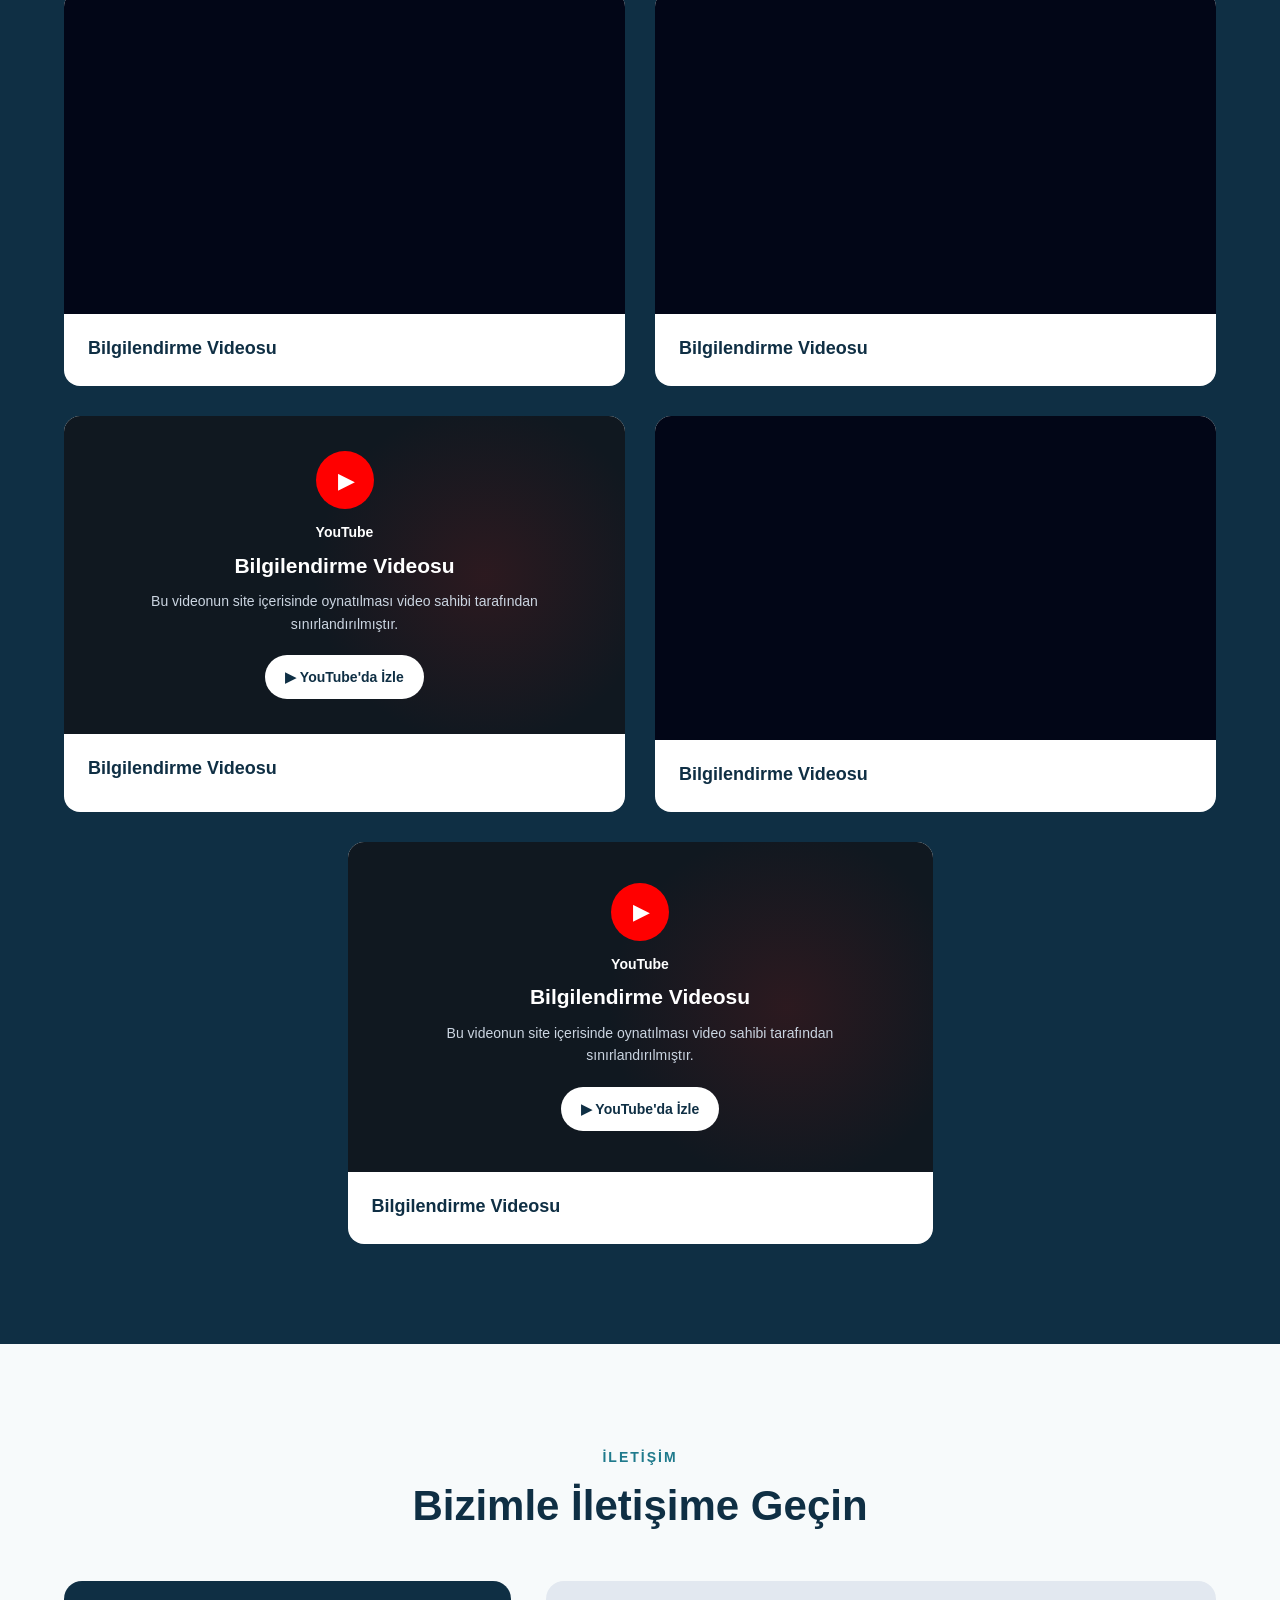
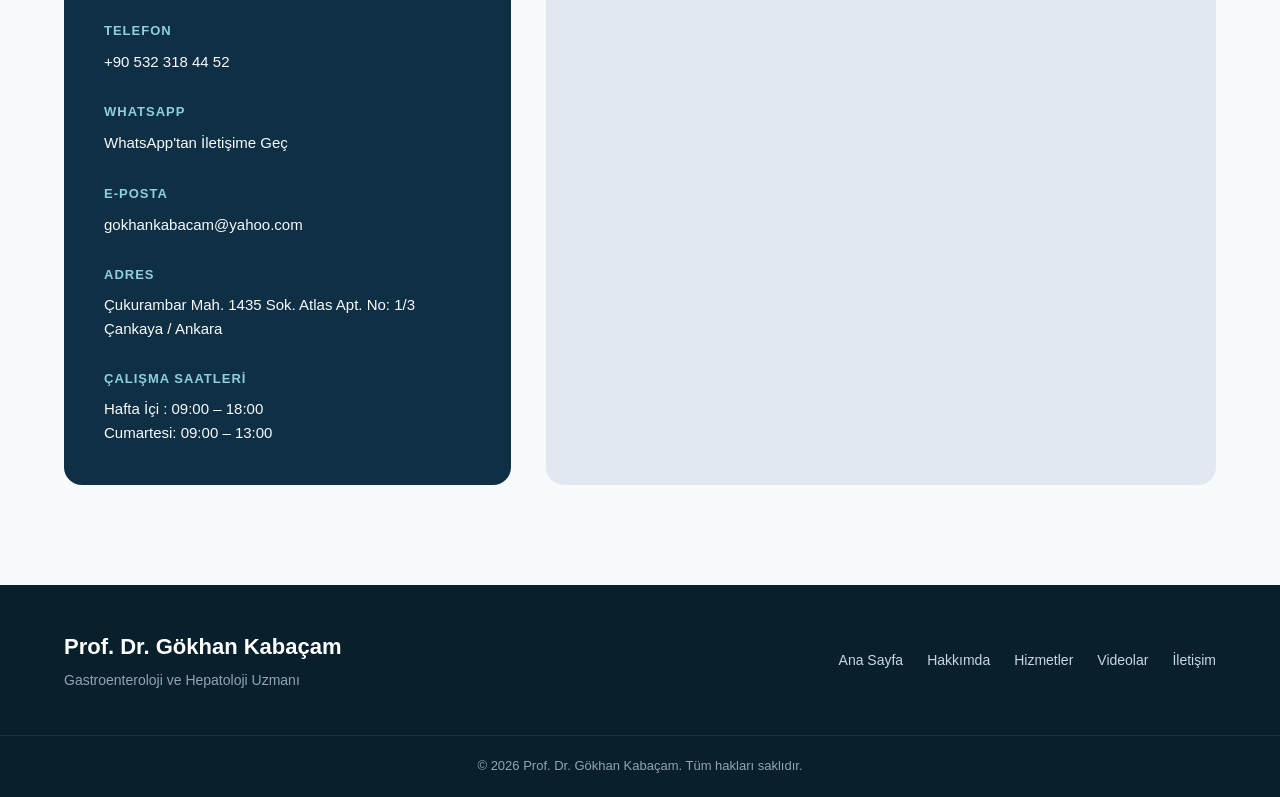
==== commit 4f0e5a6e: "Update index.html" ====
--- a/index.html
+++ b/index.html
@@ -259,7 +259,7 @@
 <!-- 06 -->
 <article class="service-card">
 <h3>
-                    İnflamatuar Barsak Hastalıkları
+                    İnflamatuar Bağırsak Hastalıkları
                 </h3>
 <ul class="service-list">
 <li>
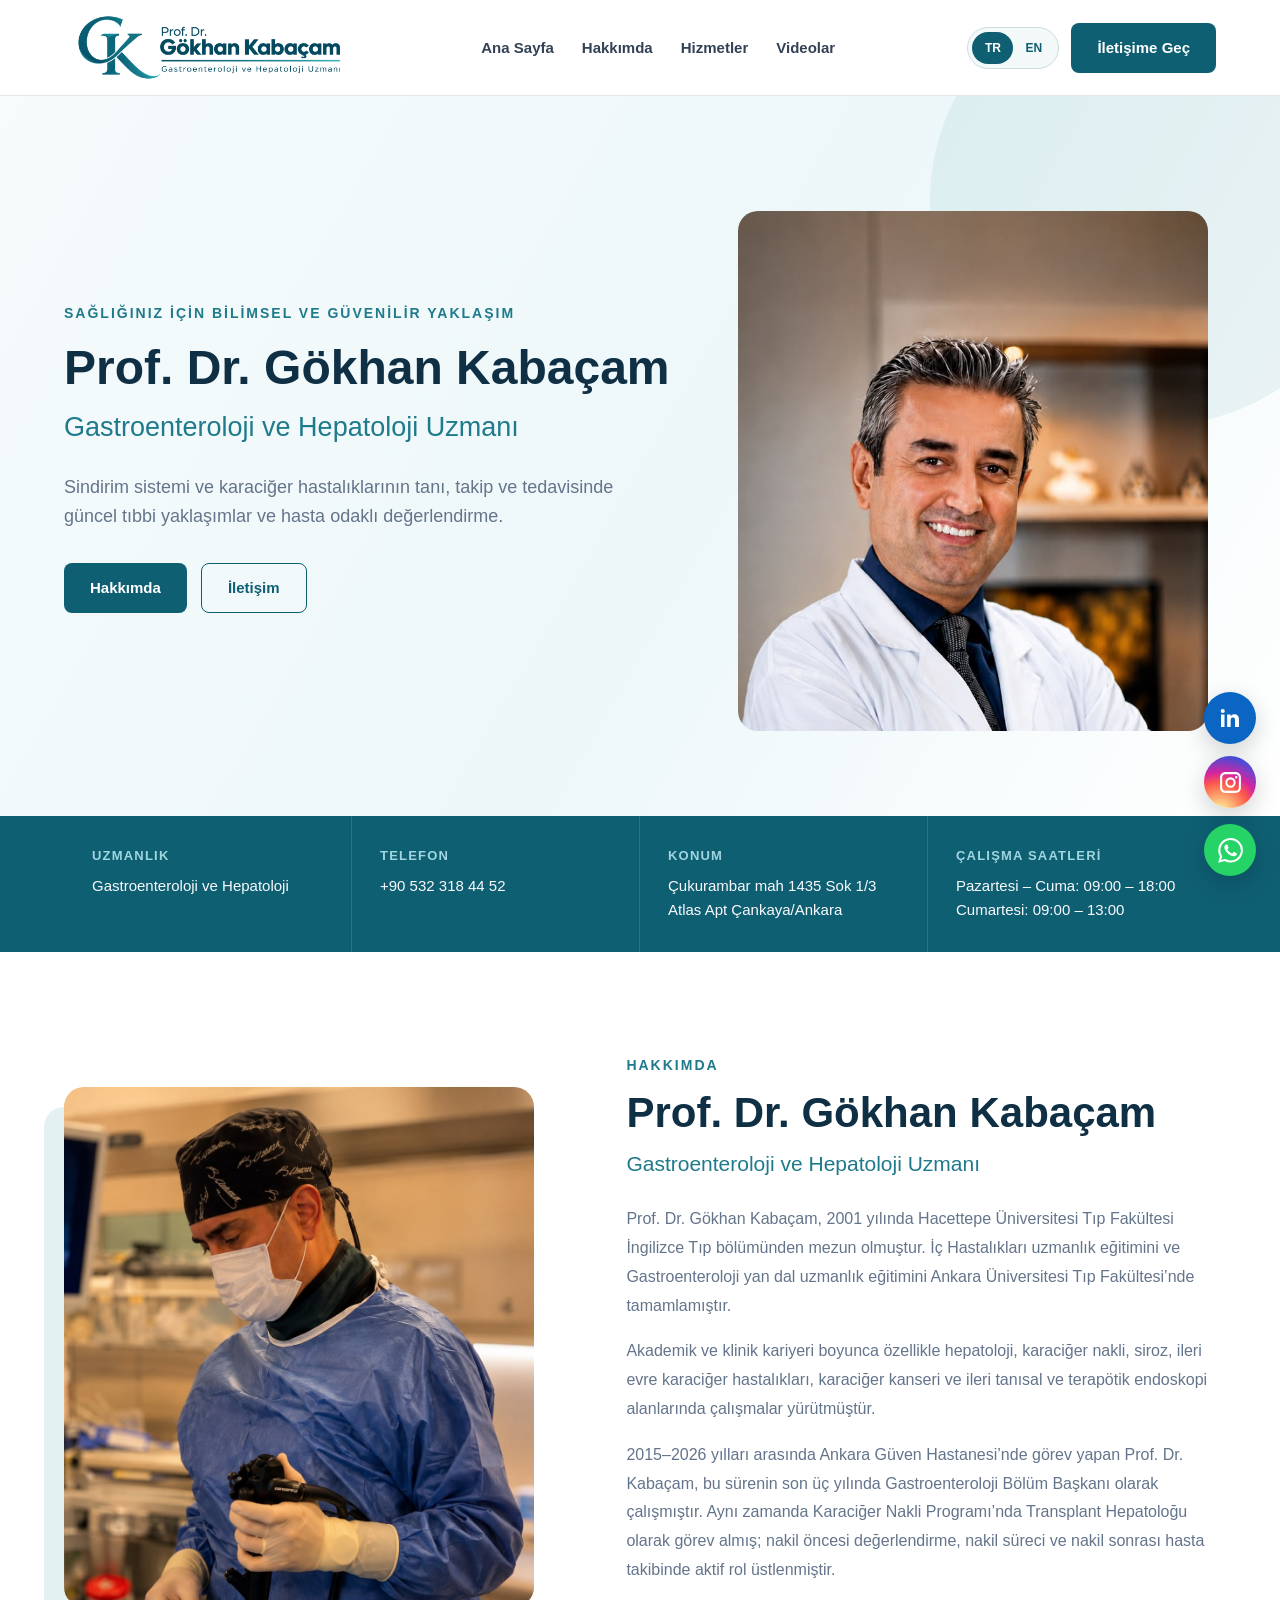
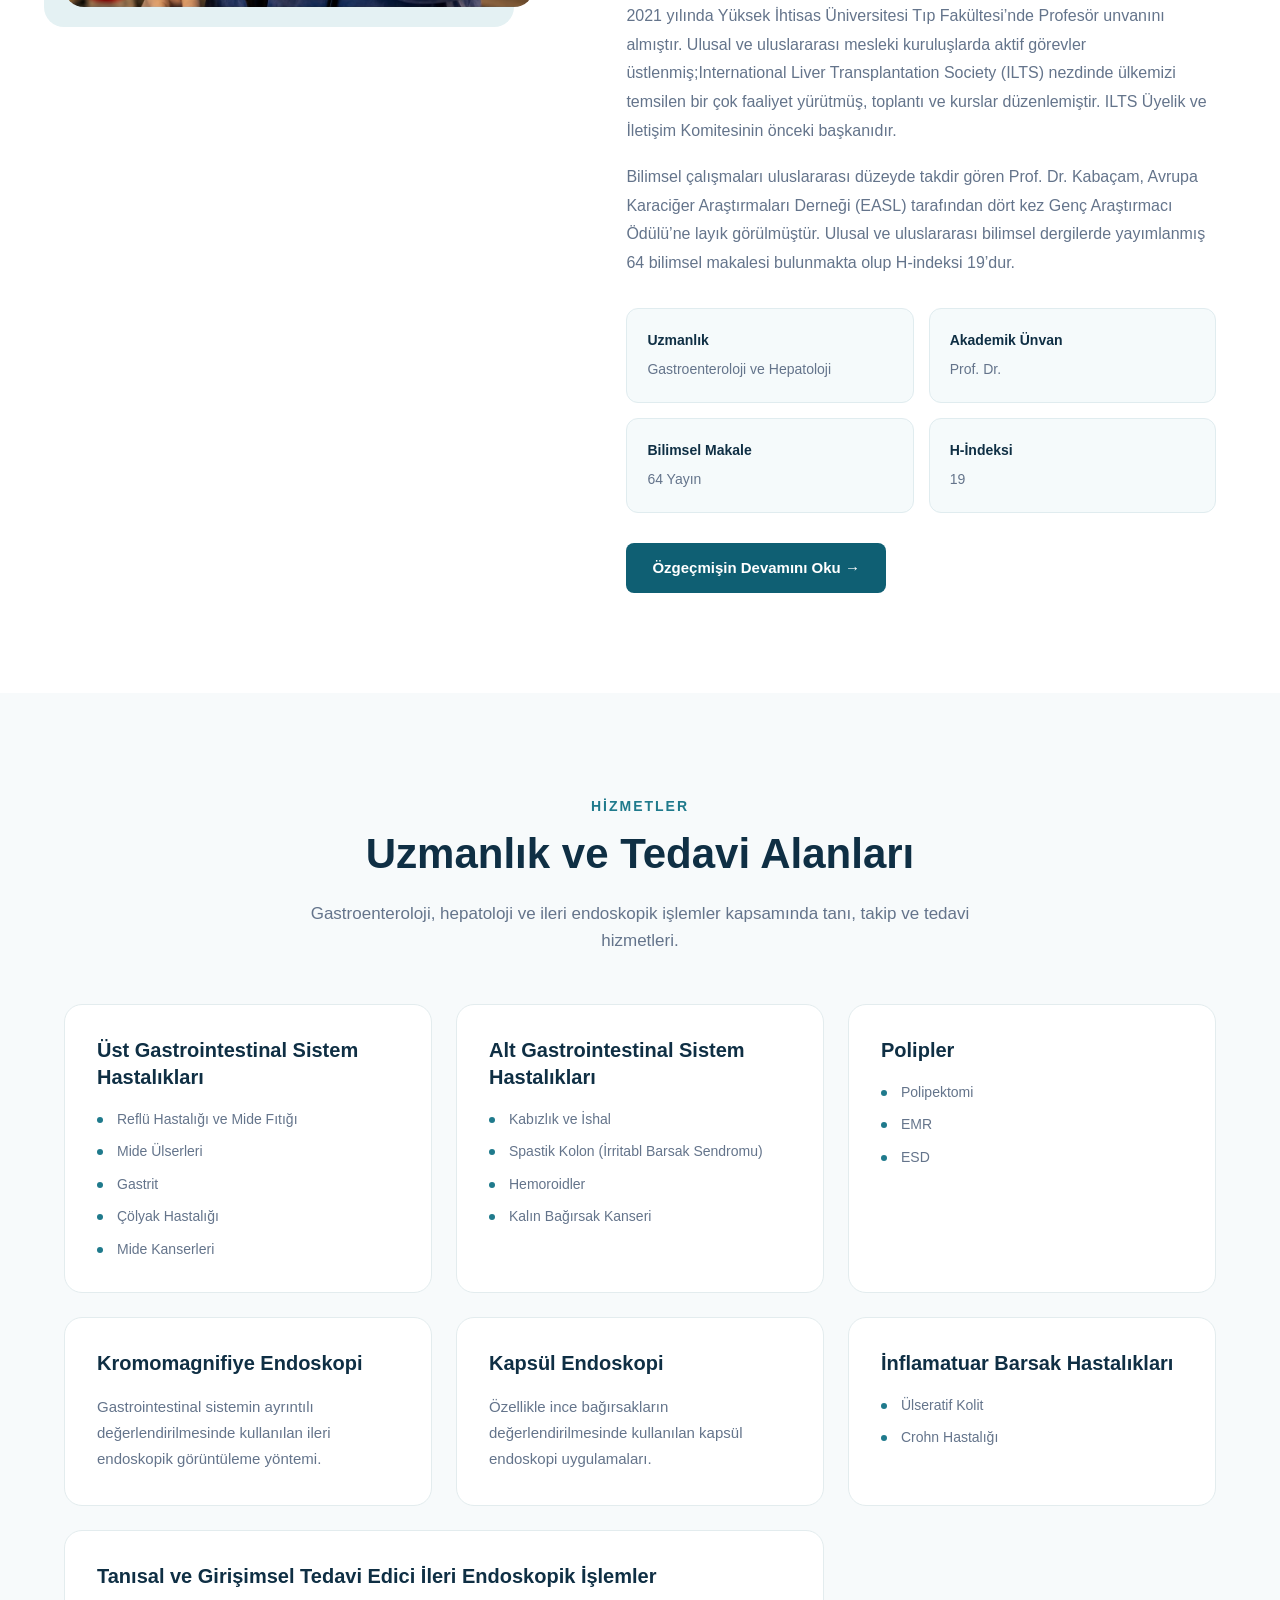
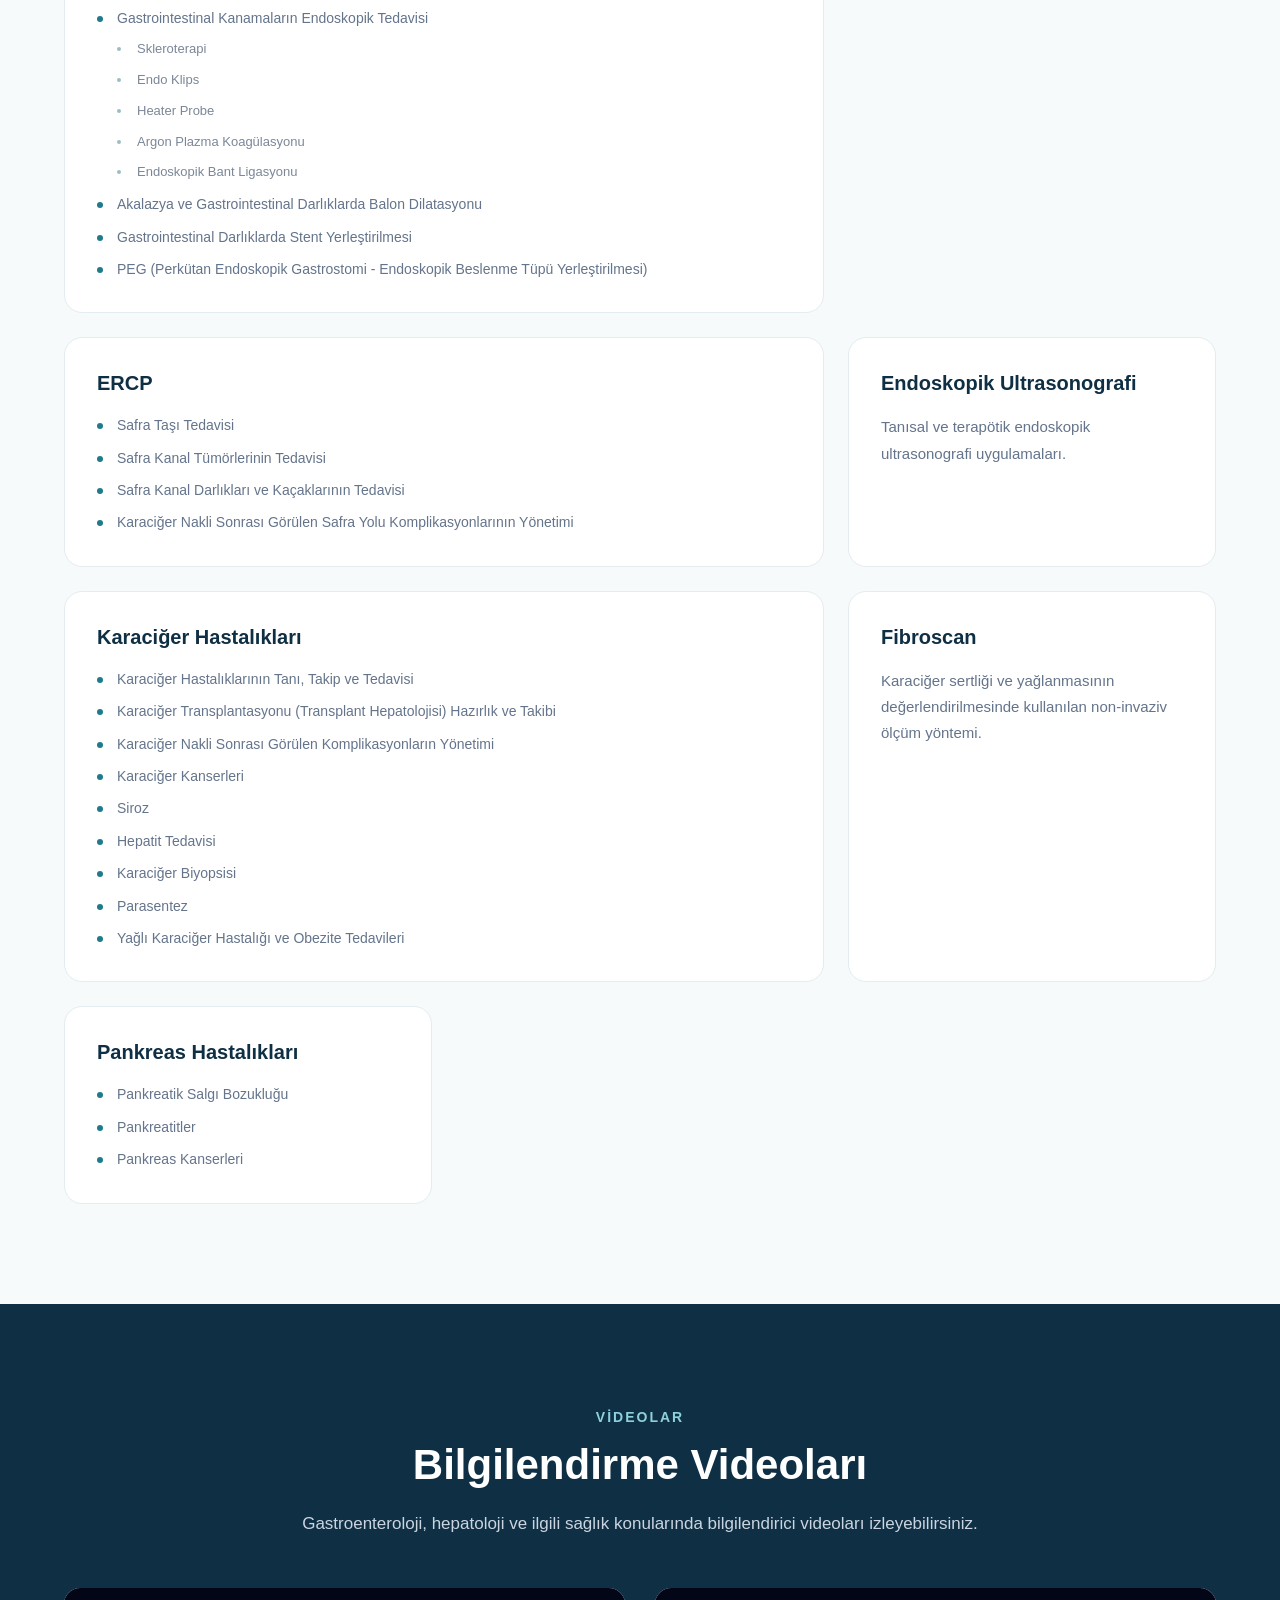
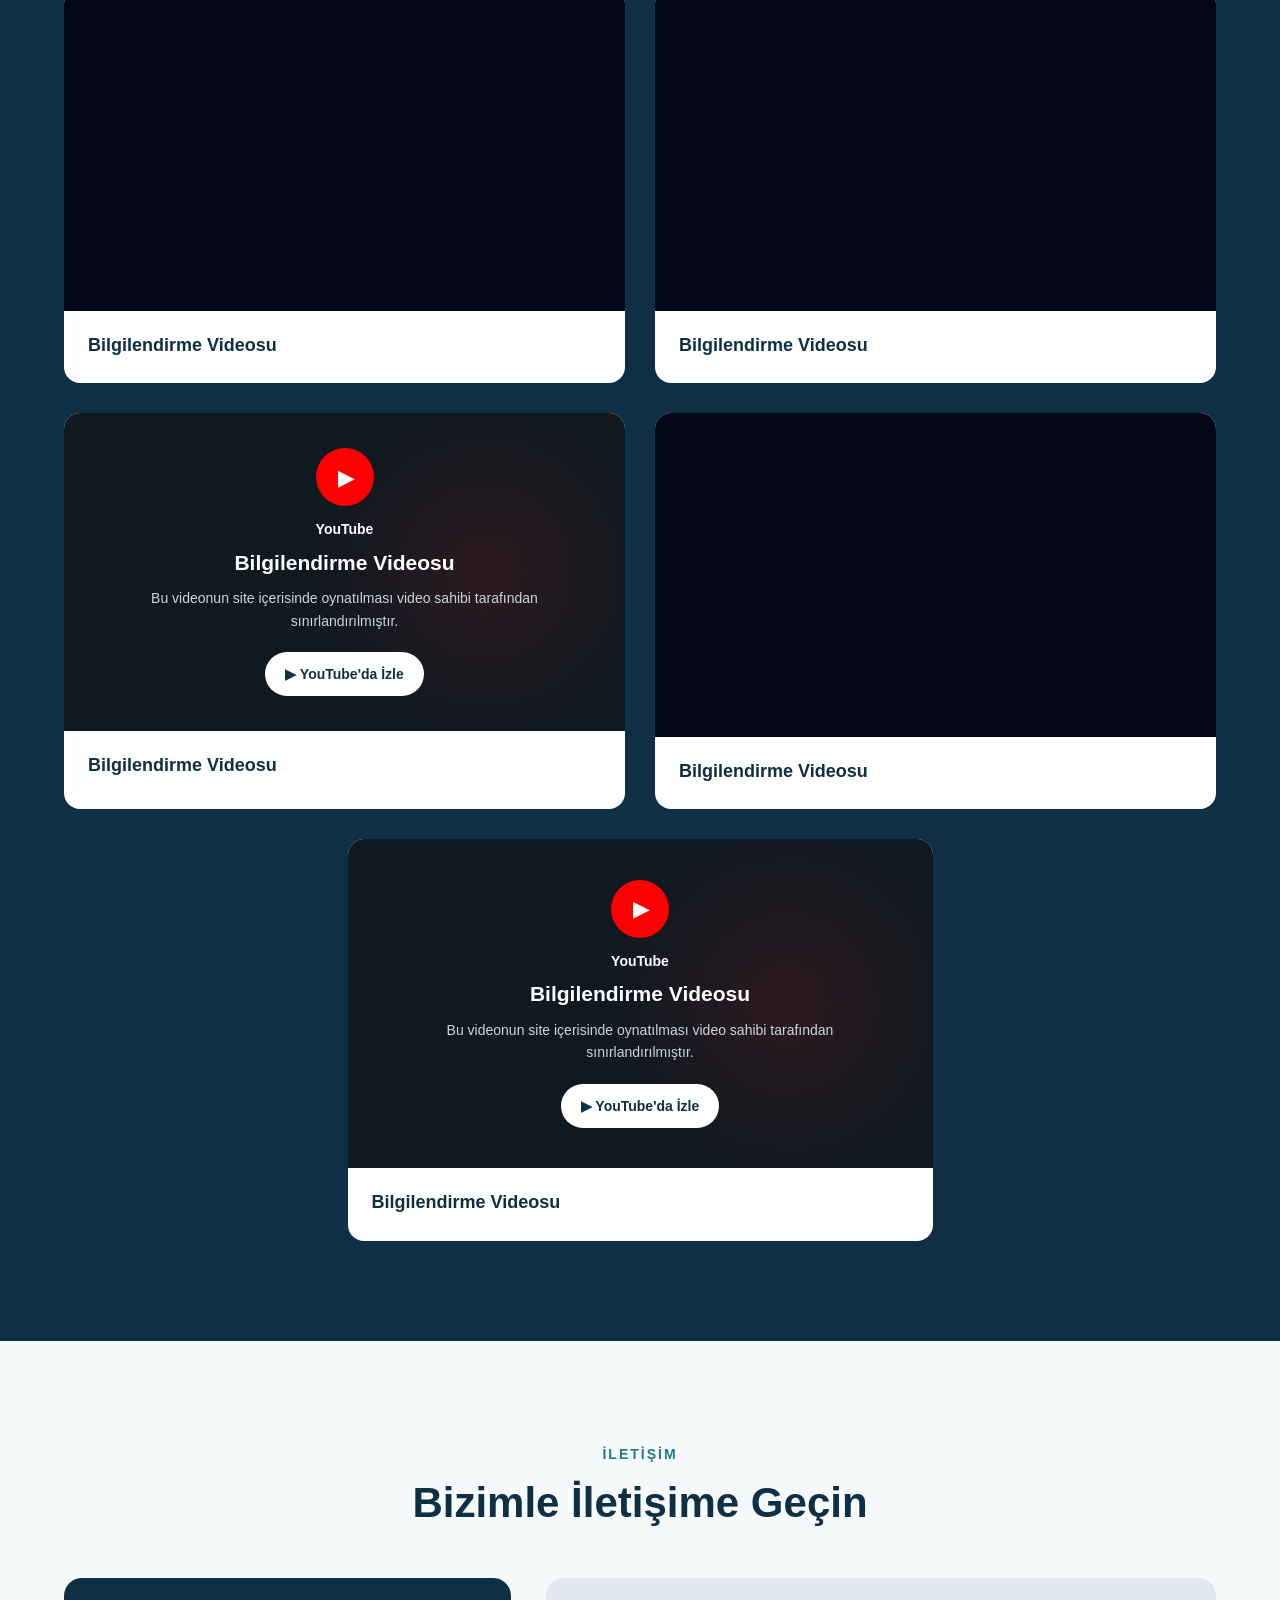
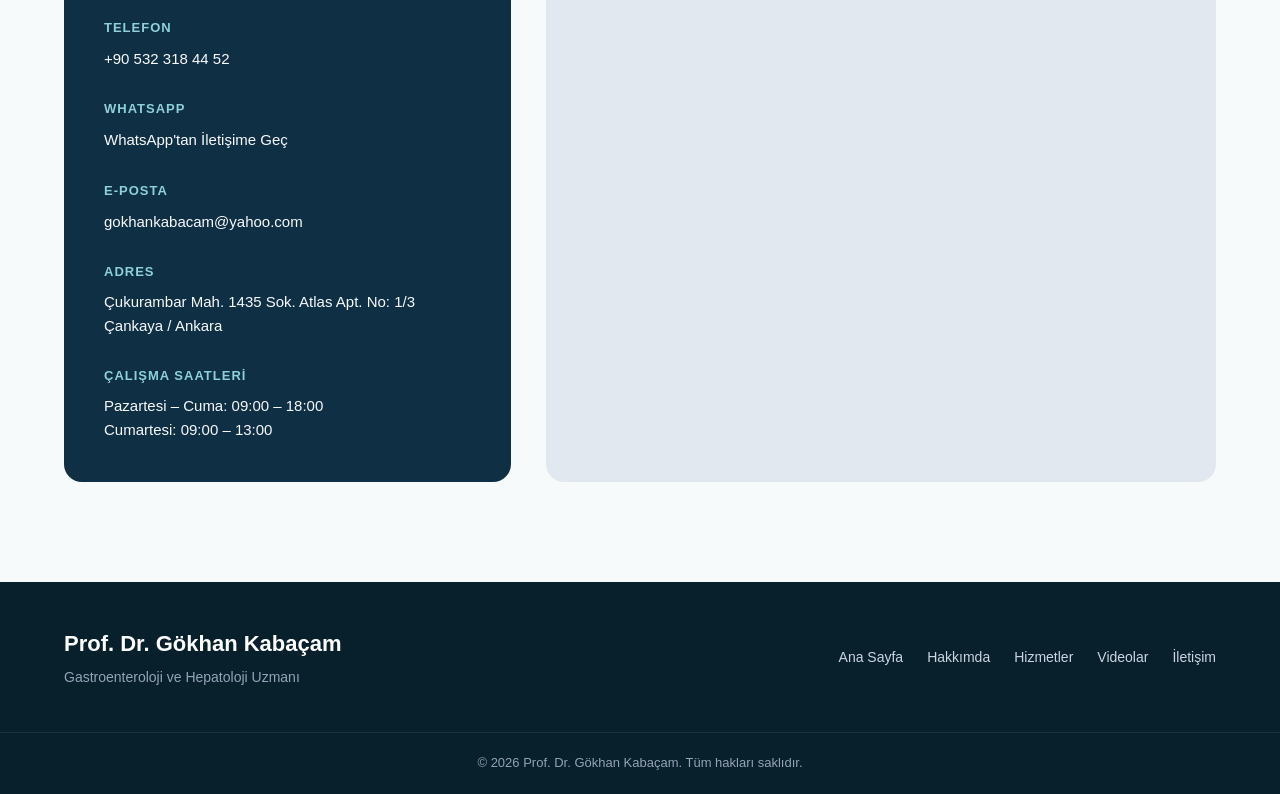
==== commit 217d5715: "Add files via upload" ====
--- a/index.html
+++ b/index.html
@@ -6,6 +6,8 @@
 <meta content="width=device-width, initial-scale=1.0" name="viewport"/>
 <meta content="Prof. Dr. Gökhan Kabaçam; gastroenteroloji, hepatoloji, karaciğer nakli, siroz, karaciğer kanseri ve ileri endoskopi alanlarında hizmet vermektedir. ERCP, Endosonografi, ESD, EMR, Fibroscan, kolonoskopi ve karaciğer biyopsisi hakkında bilgi alın." name="description"/>
 <title>Prof. Dr. Gökhan Kabaçam | Gastroenteroloji, Hepatoloji ve İleri Endoskopi </title>
+<link href="images/favicon-48x48.png" rel="icon" sizes="48x48" type="image/png"/>
+<link href="images/apple-touch-icon.png" rel="apple-touch-icon" sizes="180x180"/>
 <link href="css/style.css" rel="stylesheet"/>
 <link href="css/responsive.css" rel="stylesheet"/>
 </head>
@@ -81,7 +83,7 @@
 </div>
 <div class="info-item">
 <h3>Çalışma Saatleri</h3>
-<p>Hafta İçi: 09:00 – 18:00 <br>
+<p>Pazartesi – Cuma: 09:00 – 18:00
 Cumartesi: 09:00 – 13:00</p>
 </div>
 </div>
@@ -259,7 +261,7 @@
 <!-- 06 -->
 <article class="service-card">
 <h3>
-                    İnflamatuar Bağırsak Hastalıkları
+                    İnflamatuar Barsak Hastalıkları
                 </h3>
 <ul class="service-list">
 <li>
@@ -551,7 +553,7 @@
 <div class="contact-item">
 <h3>Çalışma Saatleri</h3>
 <p>
-                                Hafta İçi : 09:00 – 18:00<br>
+                                Pazartesi – Cuma: 09:00 – 18:00<br>
 Cumartesi: 09:00 – 13:00
                             </p>
 </div>
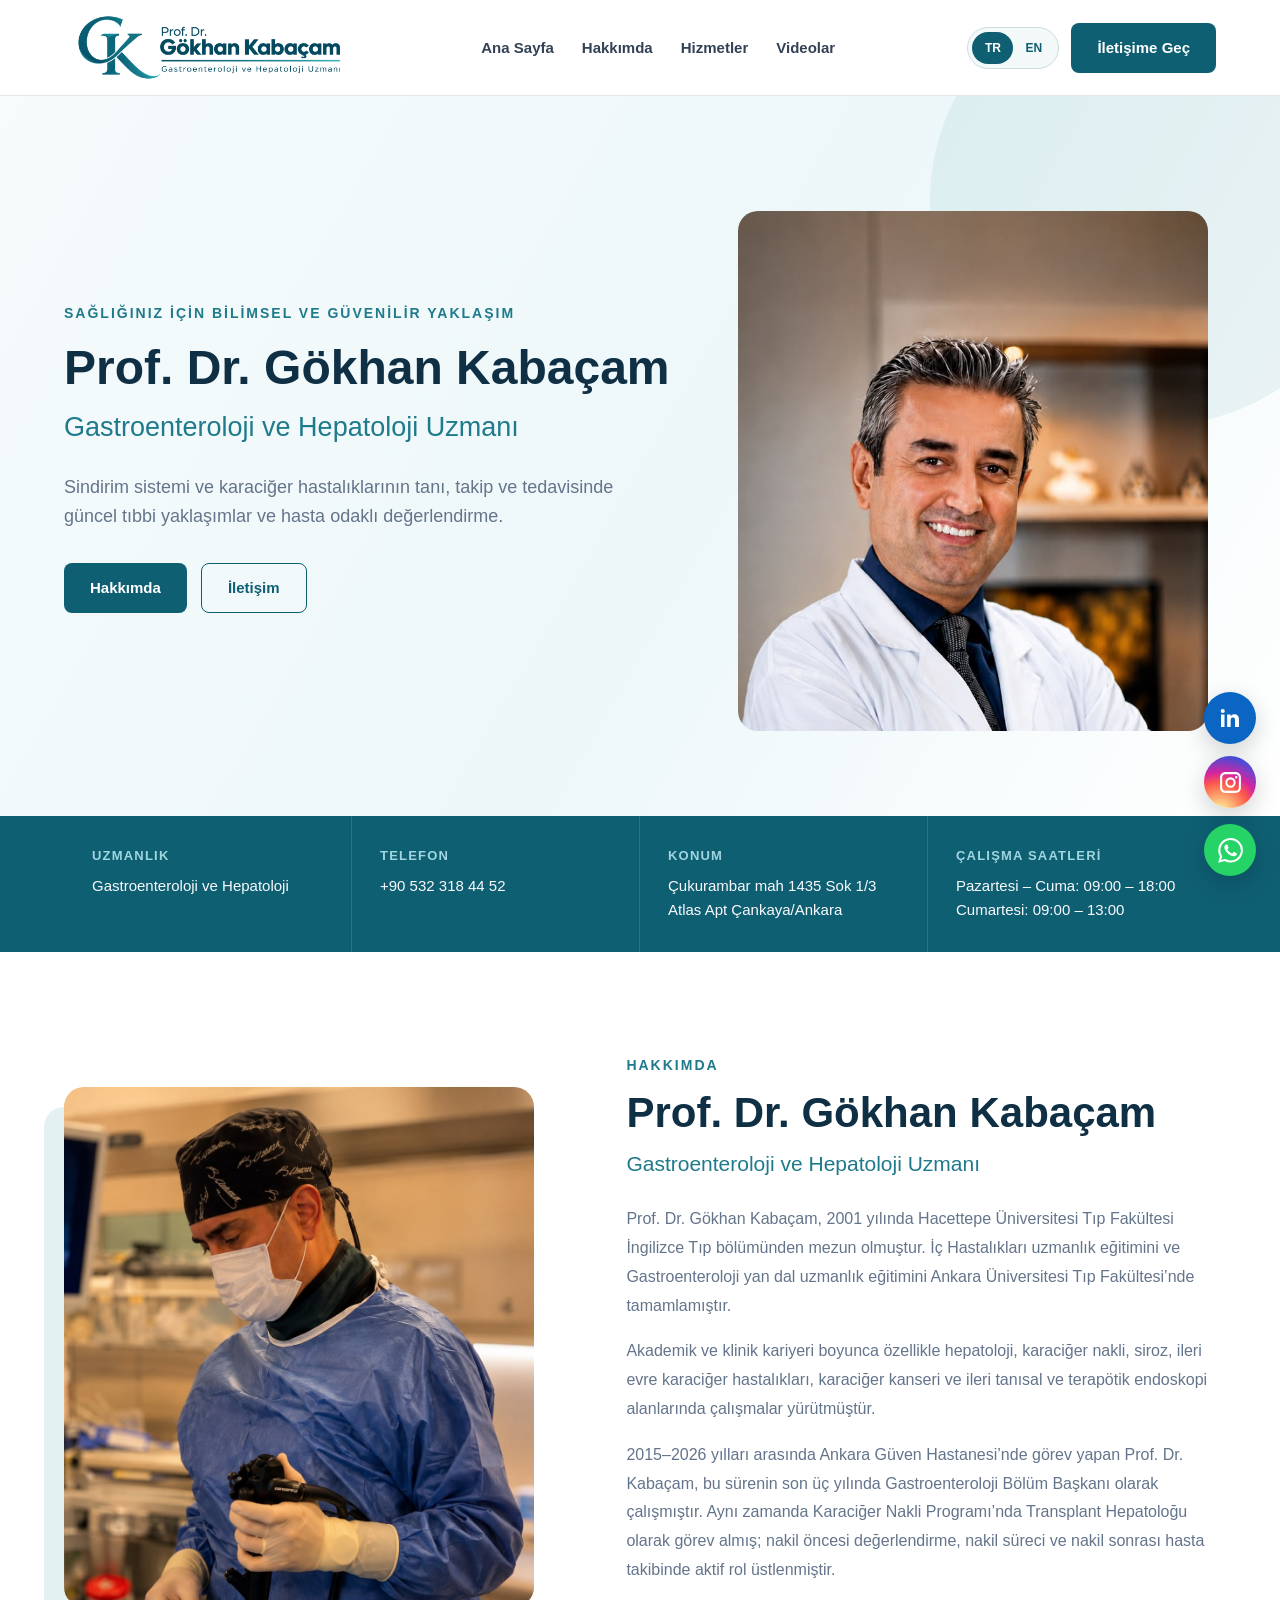
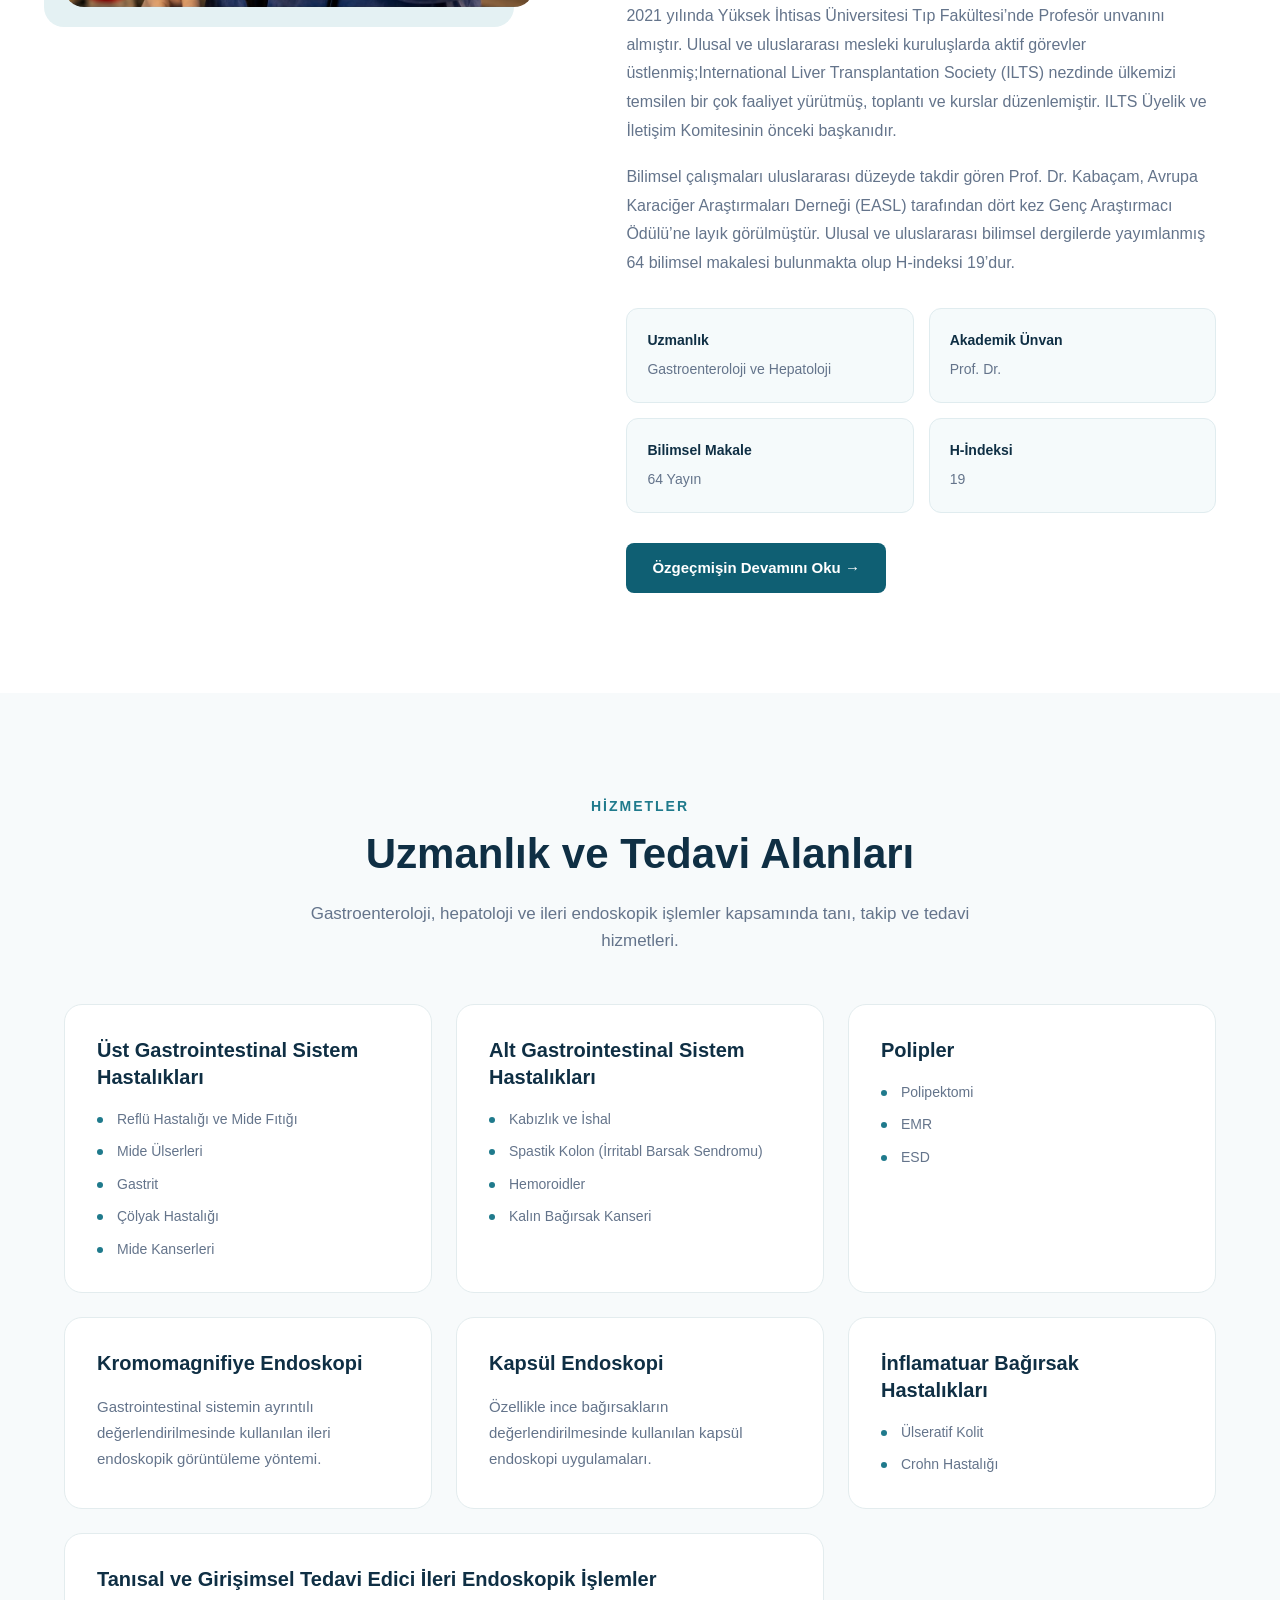
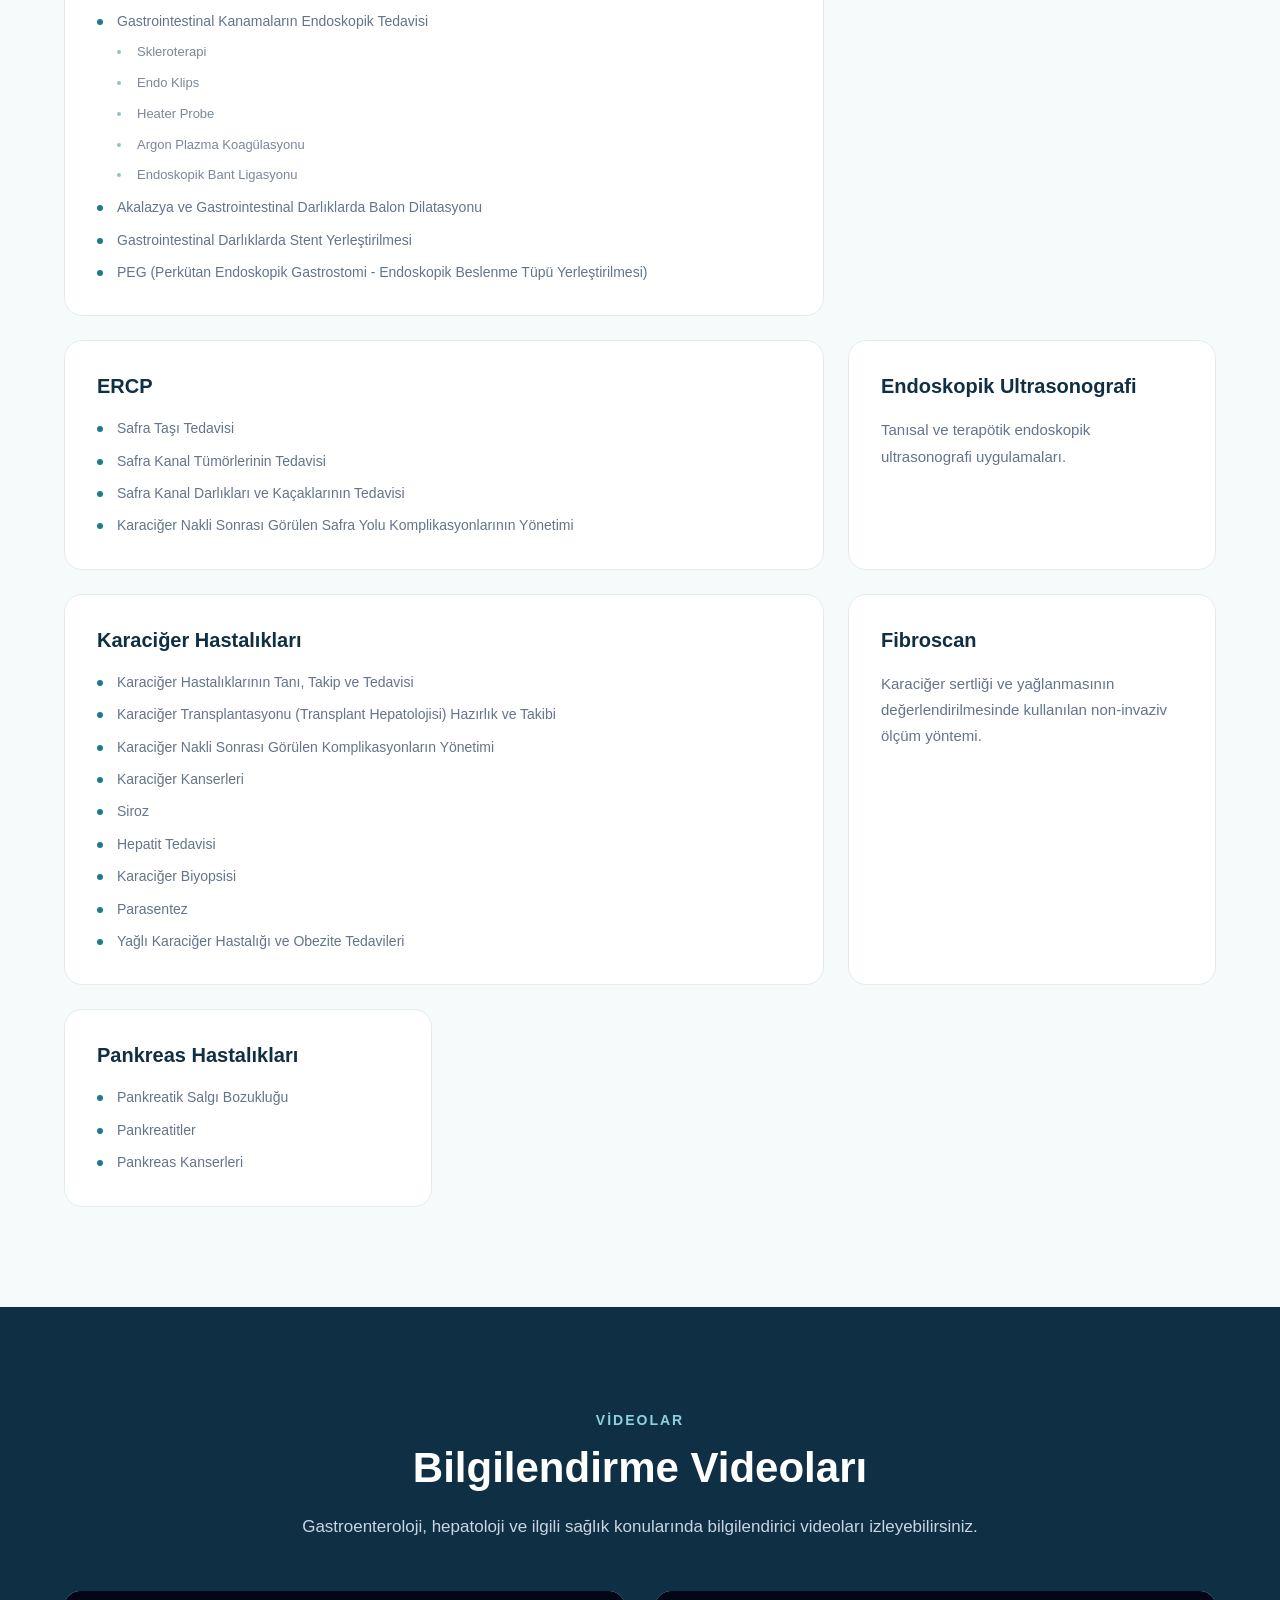
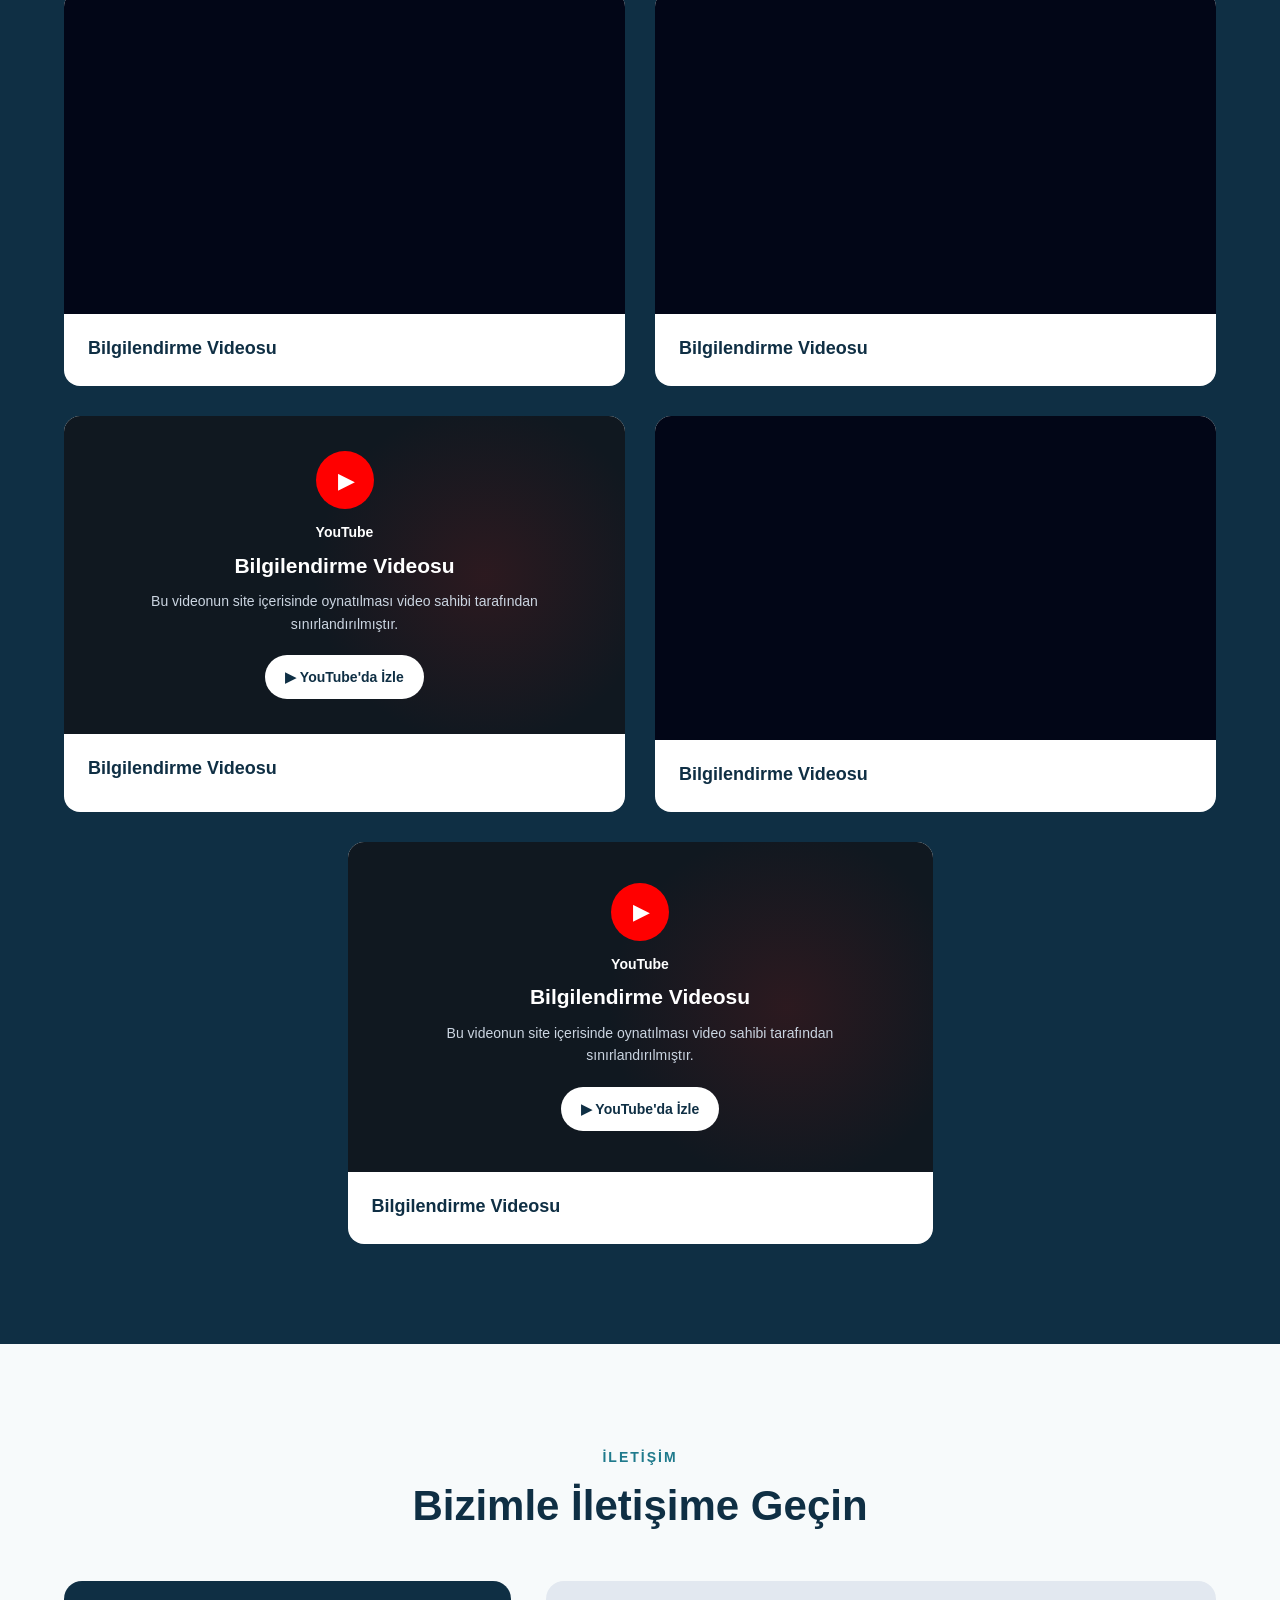
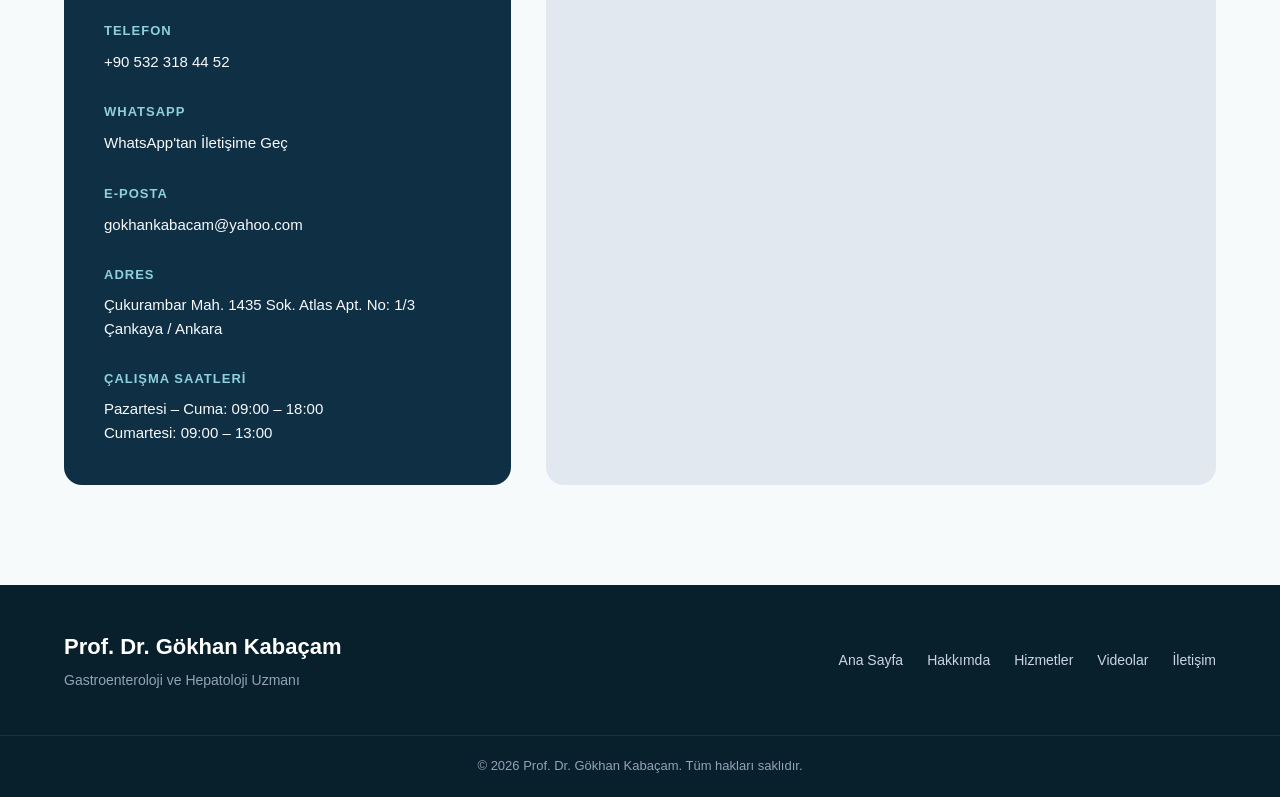
==== commit c8e30e54: "Fix typo in service card heading" ====
--- a/index.html
+++ b/index.html
@@ -261,7 +261,7 @@
 <!-- 06 -->
 <article class="service-card">
 <h3>
-                    İnflamatuar Barsak Hastalıkları
+                    İnflamatuar Bağırsak Hastalıkları
                 </h3>
 <ul class="service-list">
 <li>
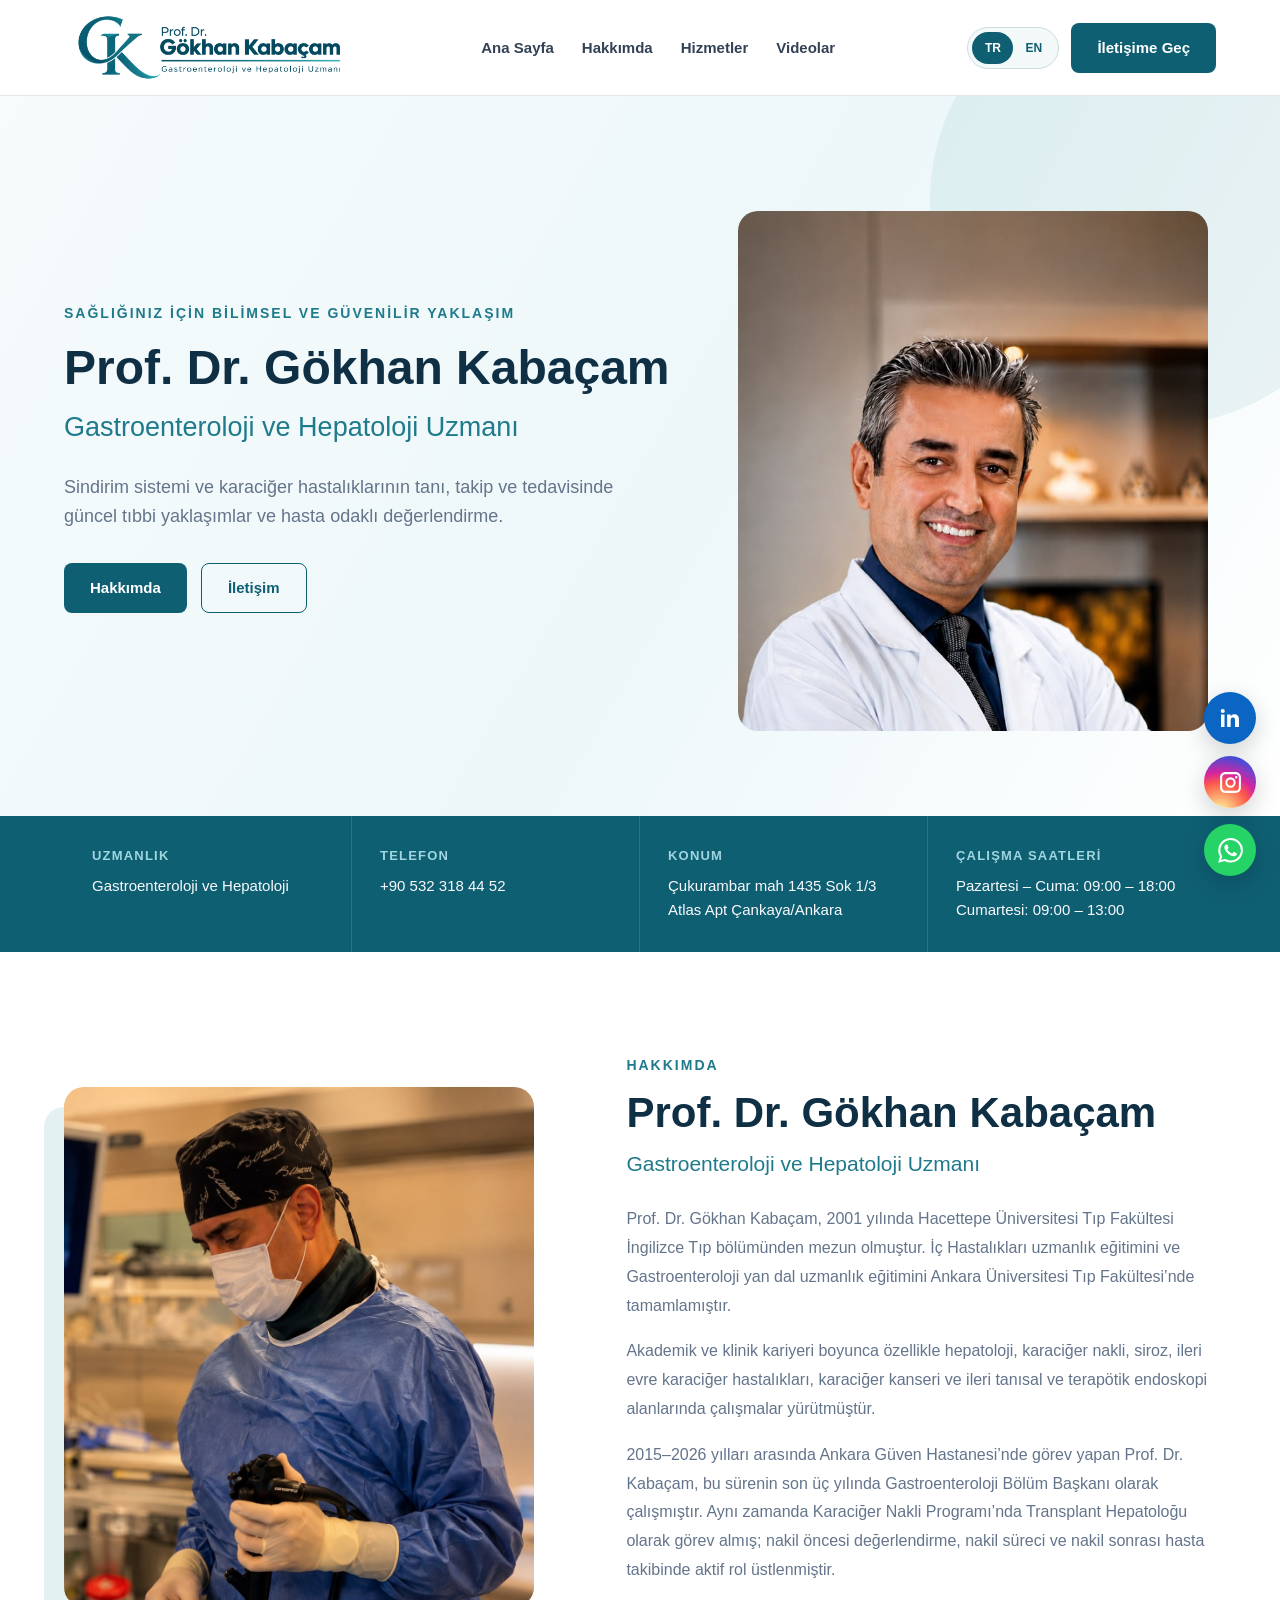
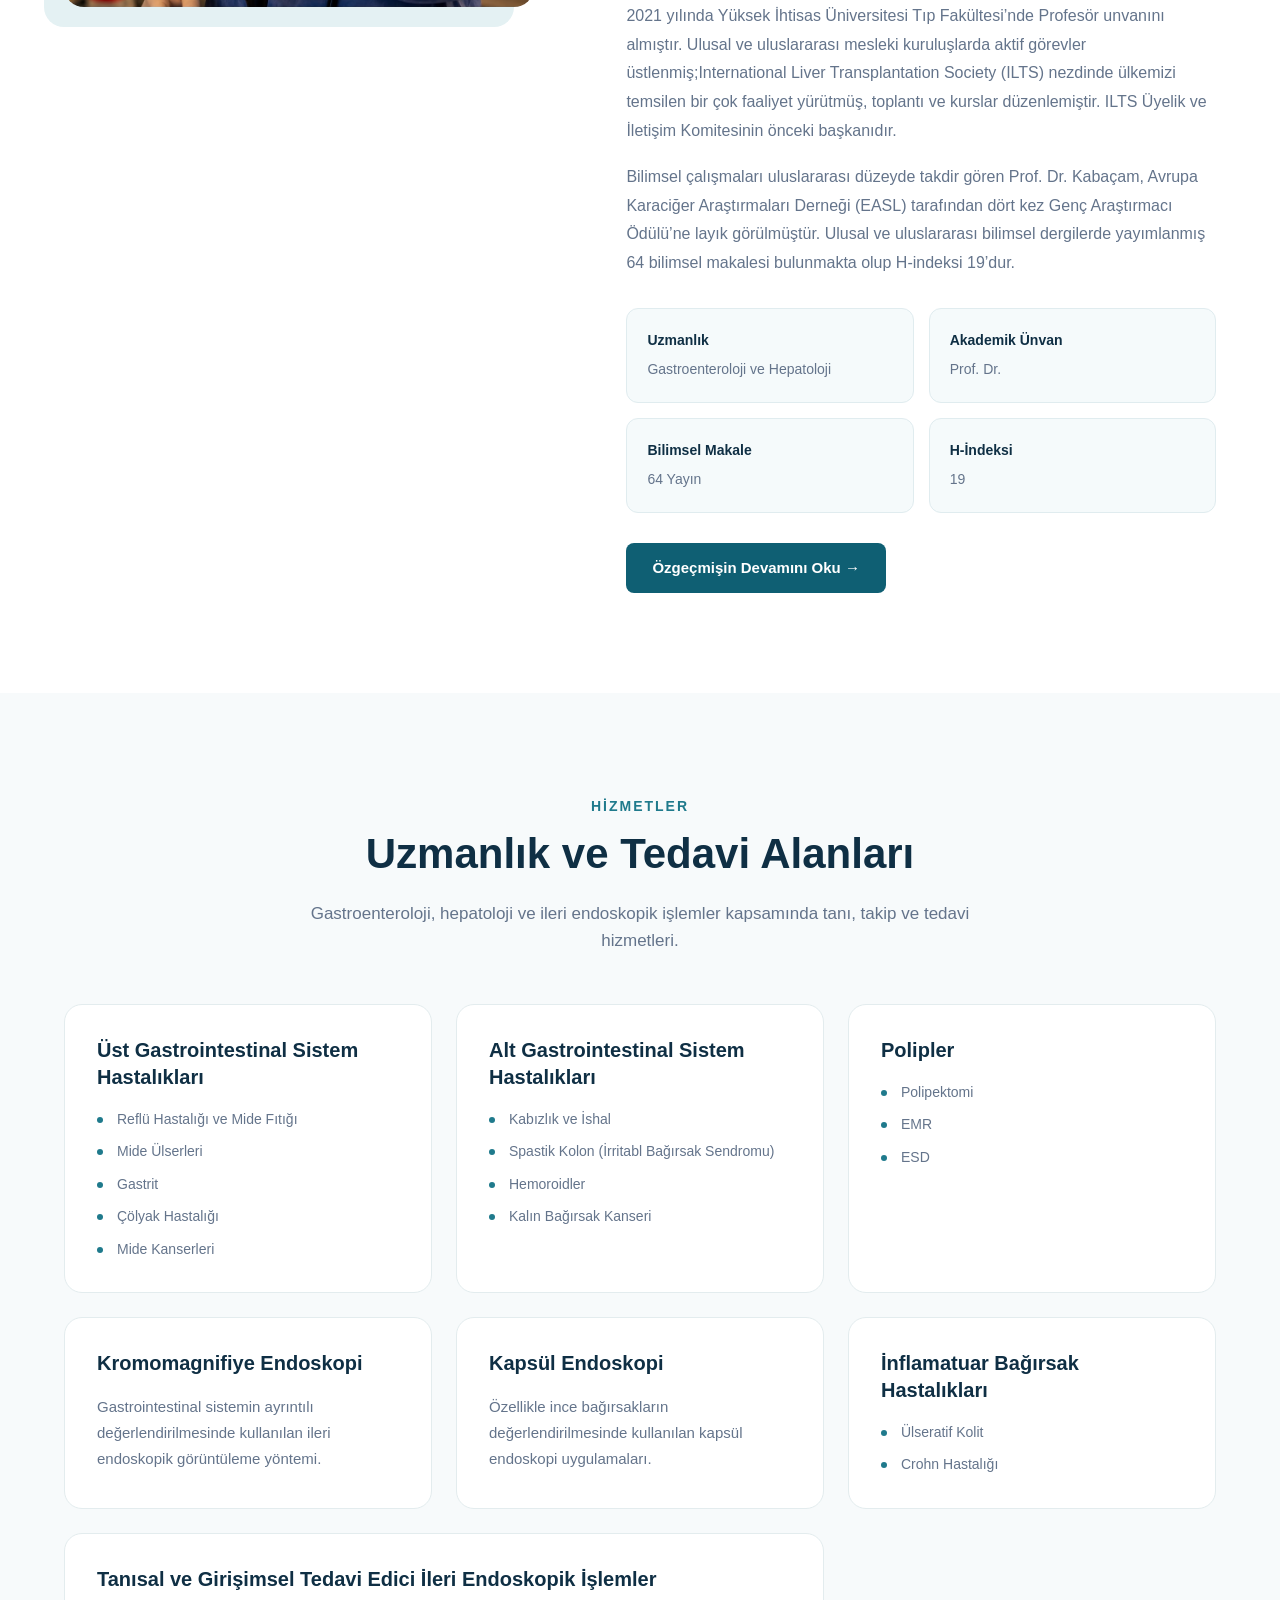
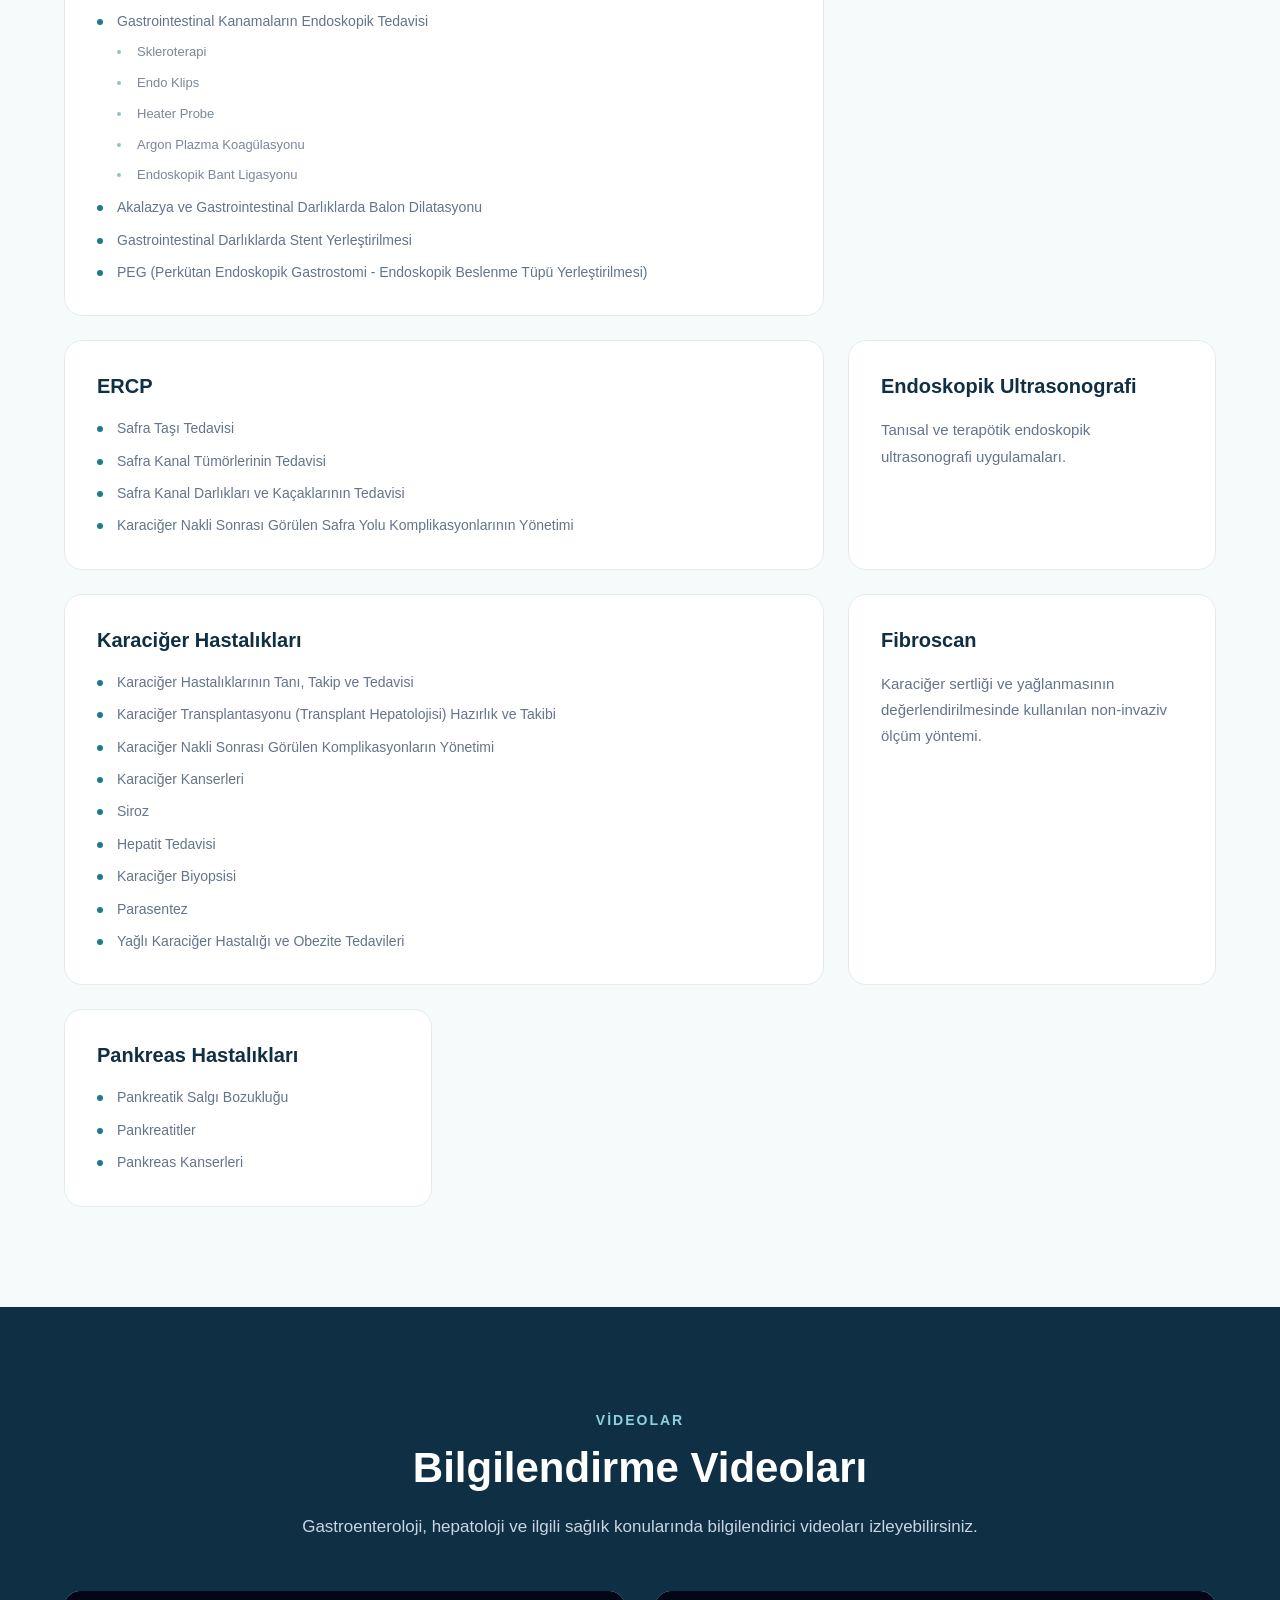
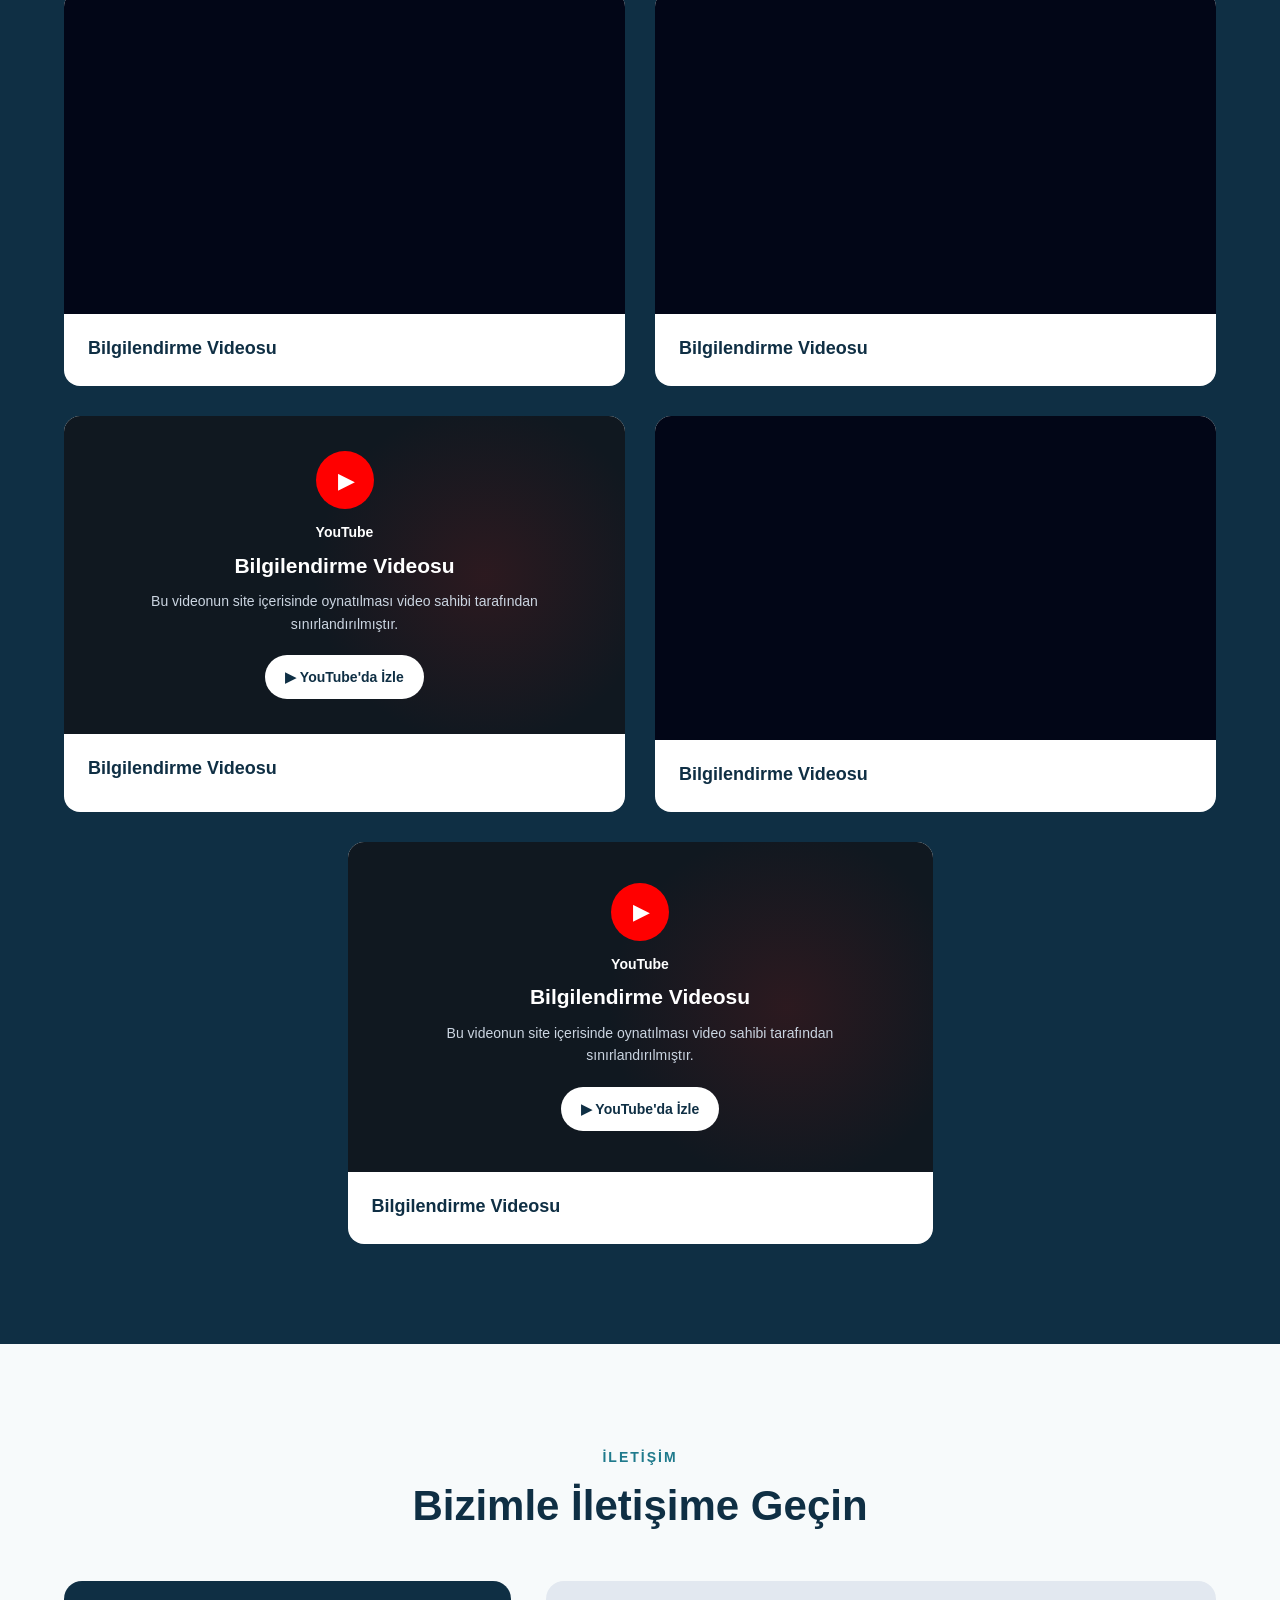
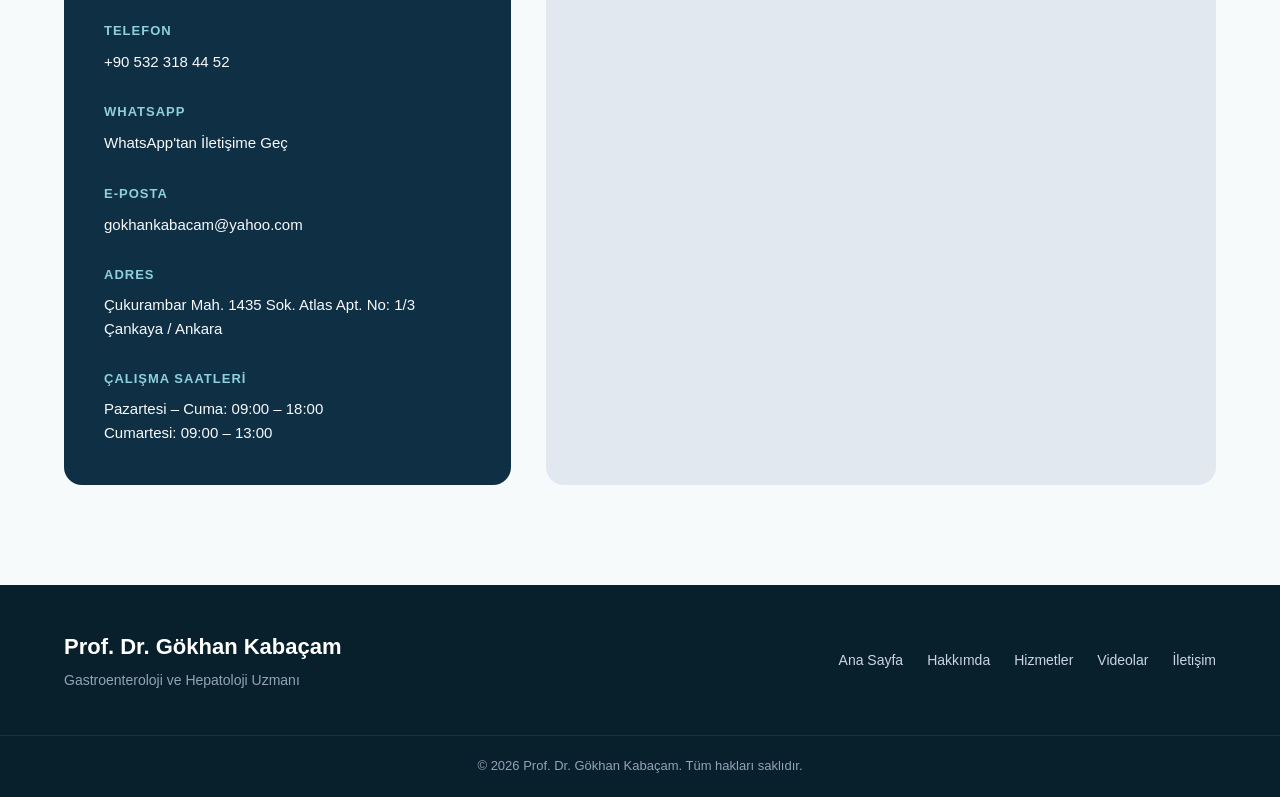
==== commit 63c08685: "Fix typo in index.html for 'İrritabl Bağırsak Sendromu'" ====
--- a/index.html
+++ b/index.html
@@ -211,7 +211,7 @@
                     </li>
 <li>
                         Spastik Kolon
-                        (İrritabl Barsak Sendromu)
+                        (İrritabl Bağırsak Sendromu)
                     </li>
 <li>
                         Hemoroidler
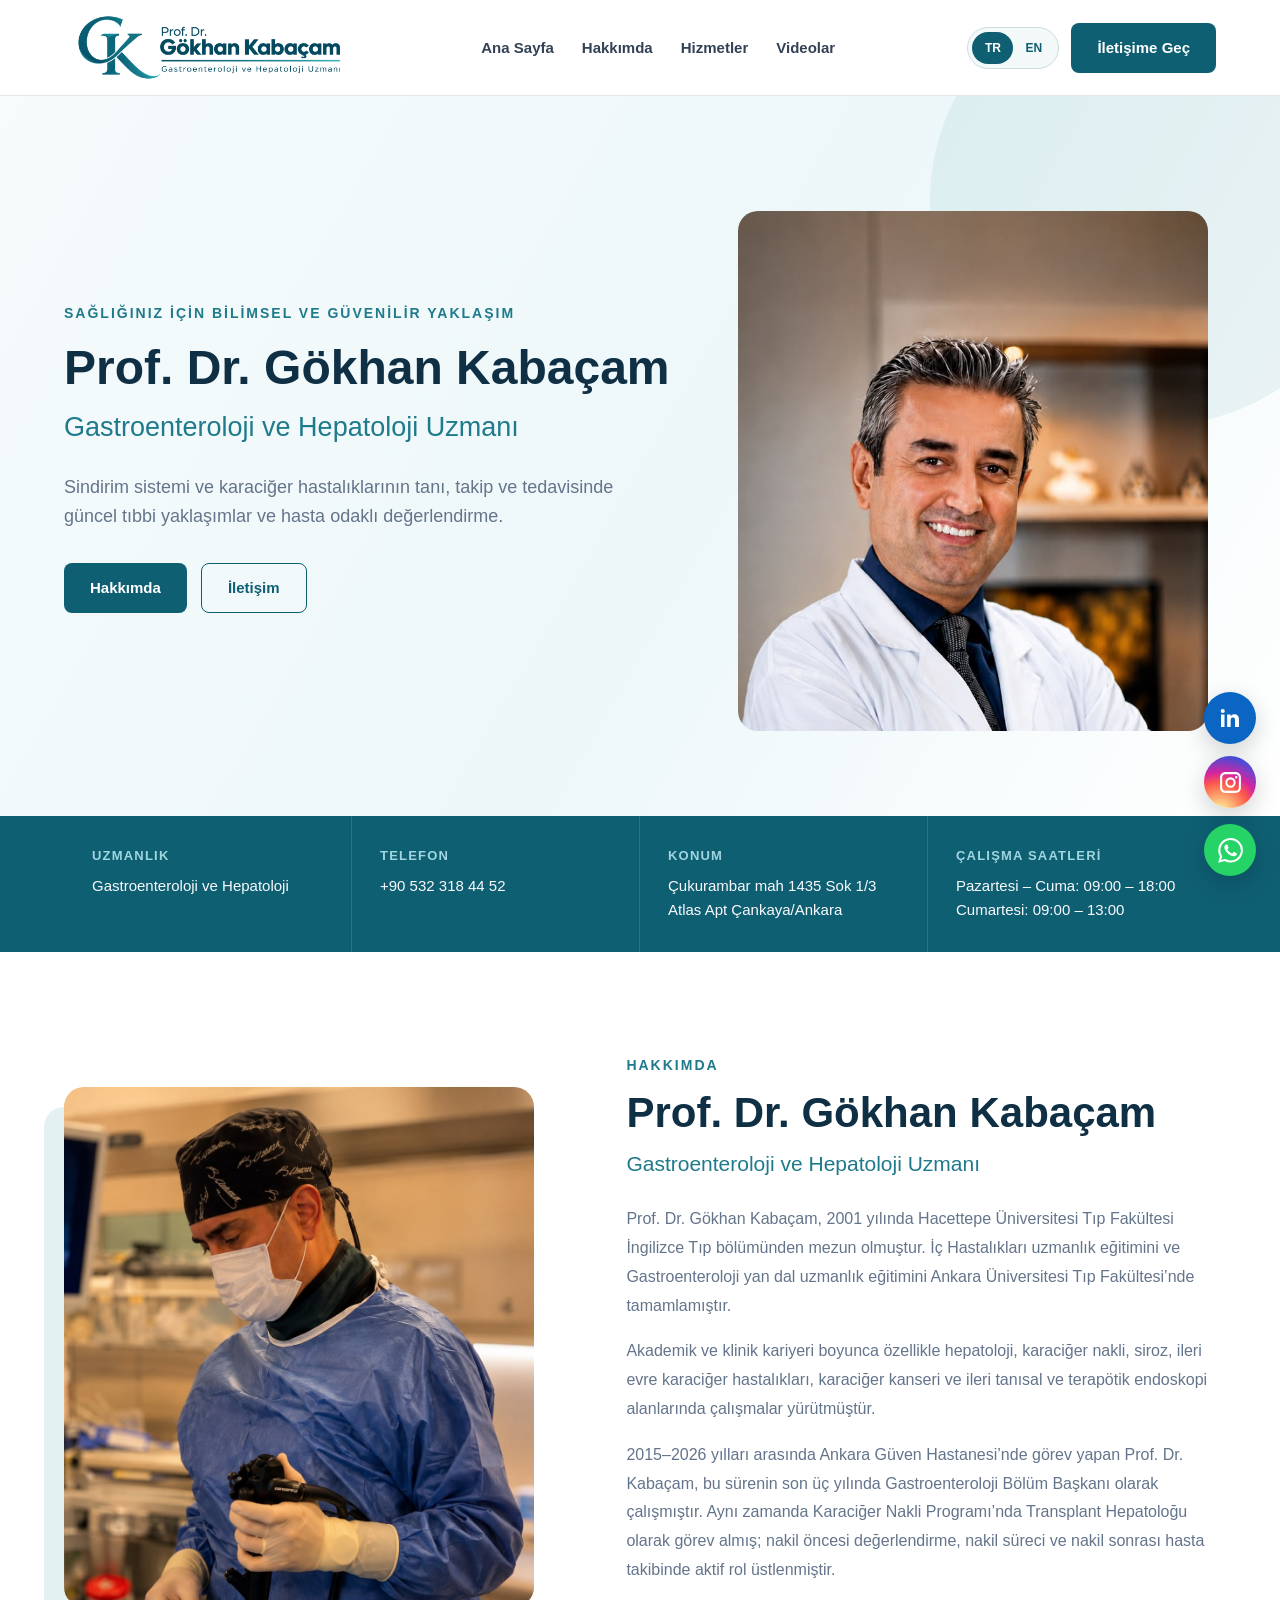
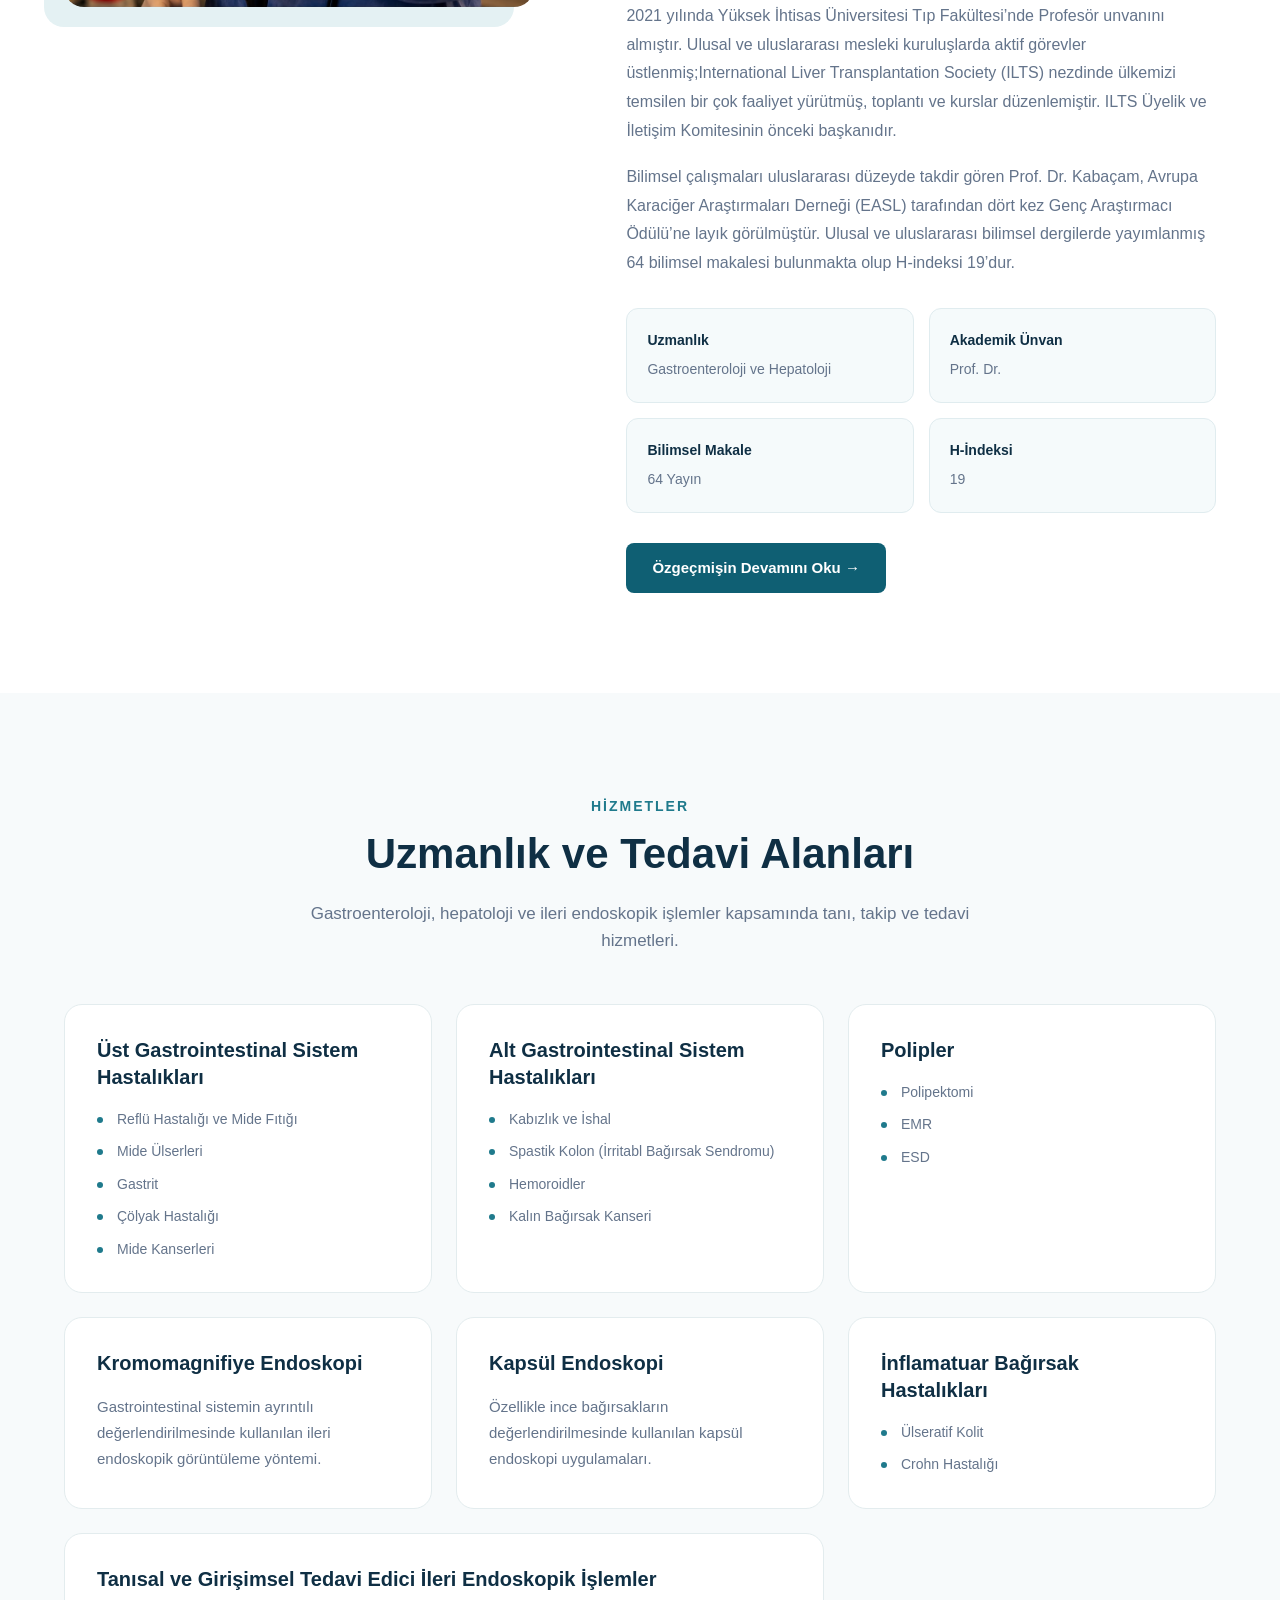
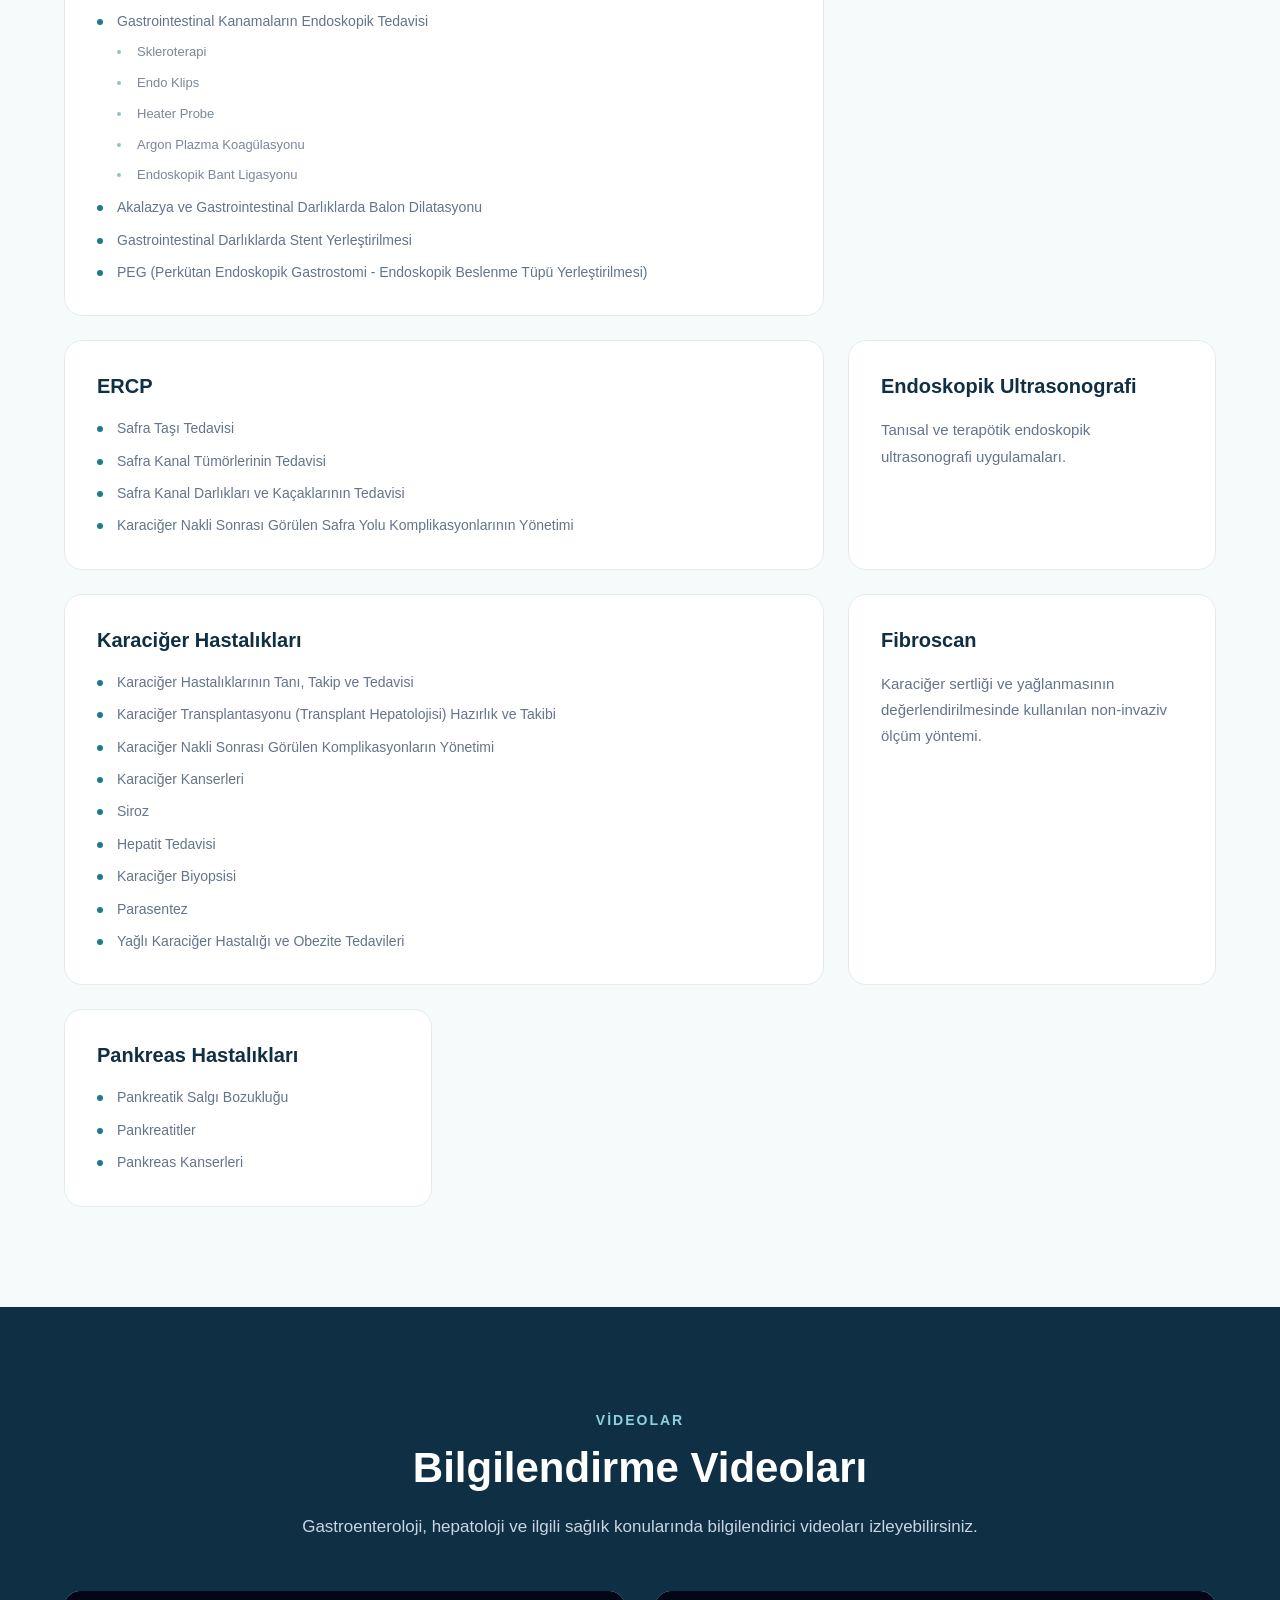
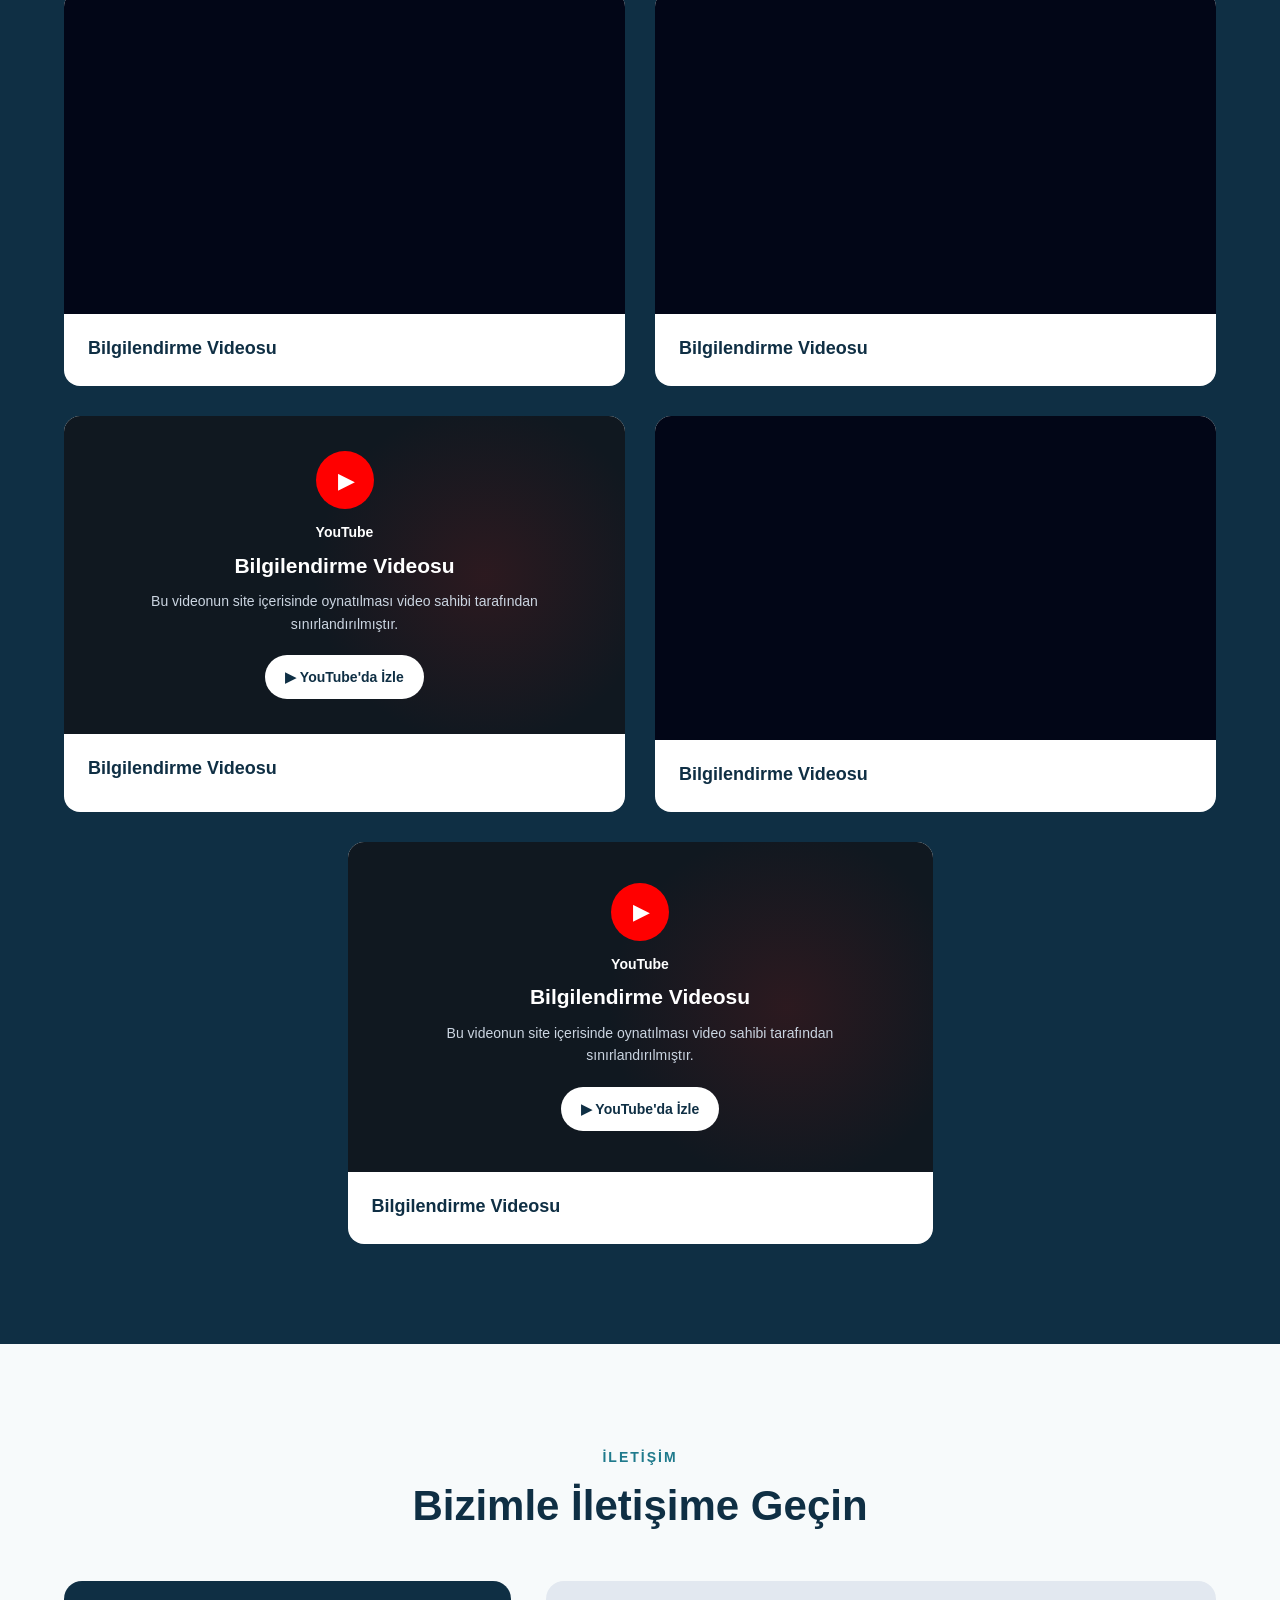
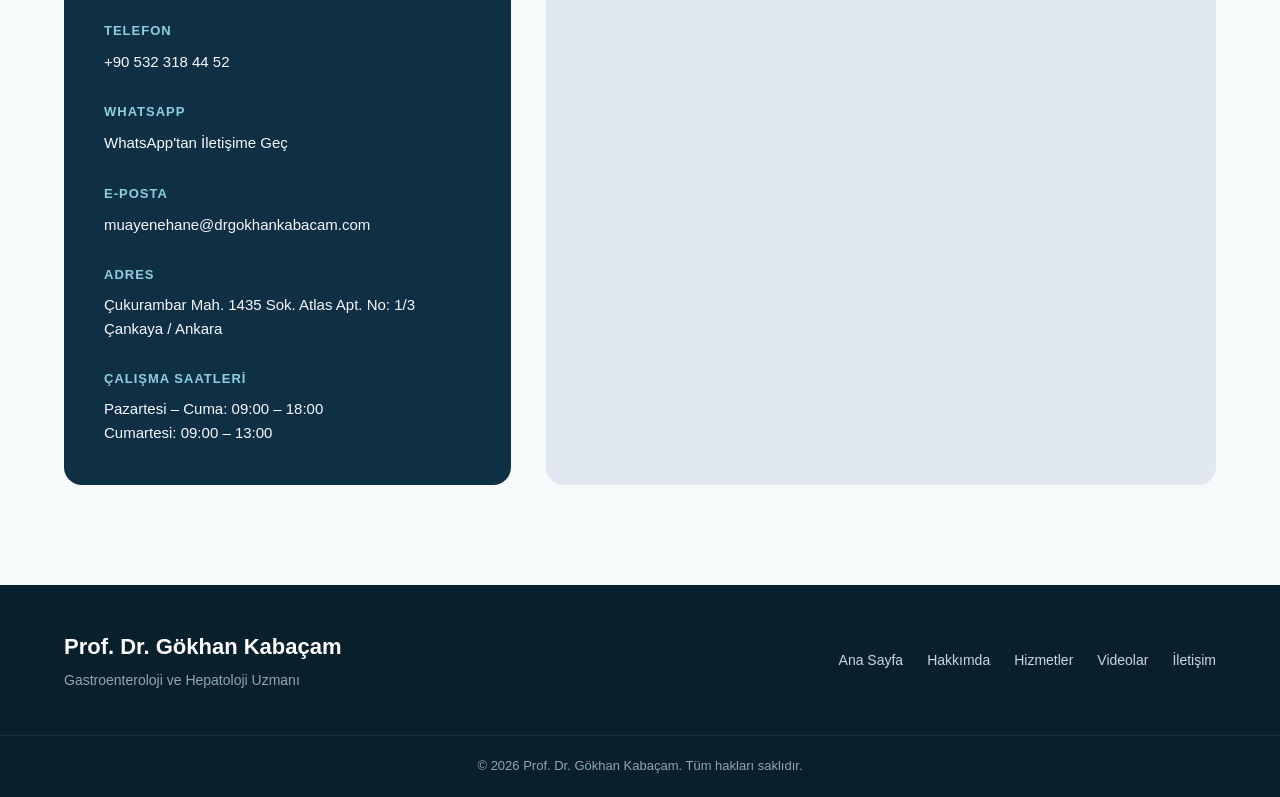
==== commit bcab3b6a: "Update index.html" ====
--- a/index.html
+++ b/index.html
@@ -544,7 +544,7 @@
 </div>
 <div class="contact-item">
 <h3>E-Posta</h3>
-<a href="mailto:gokhankabacam@yahoo.com">gokhankabacam@yahoo.com</a>
+<a href="mailto:muayenehane@drgokhankabacam.com">muayenehane@drgokhankabacam.com</a>
 </div>
 <div class="contact-item">
 <h3>Adres</h3>
